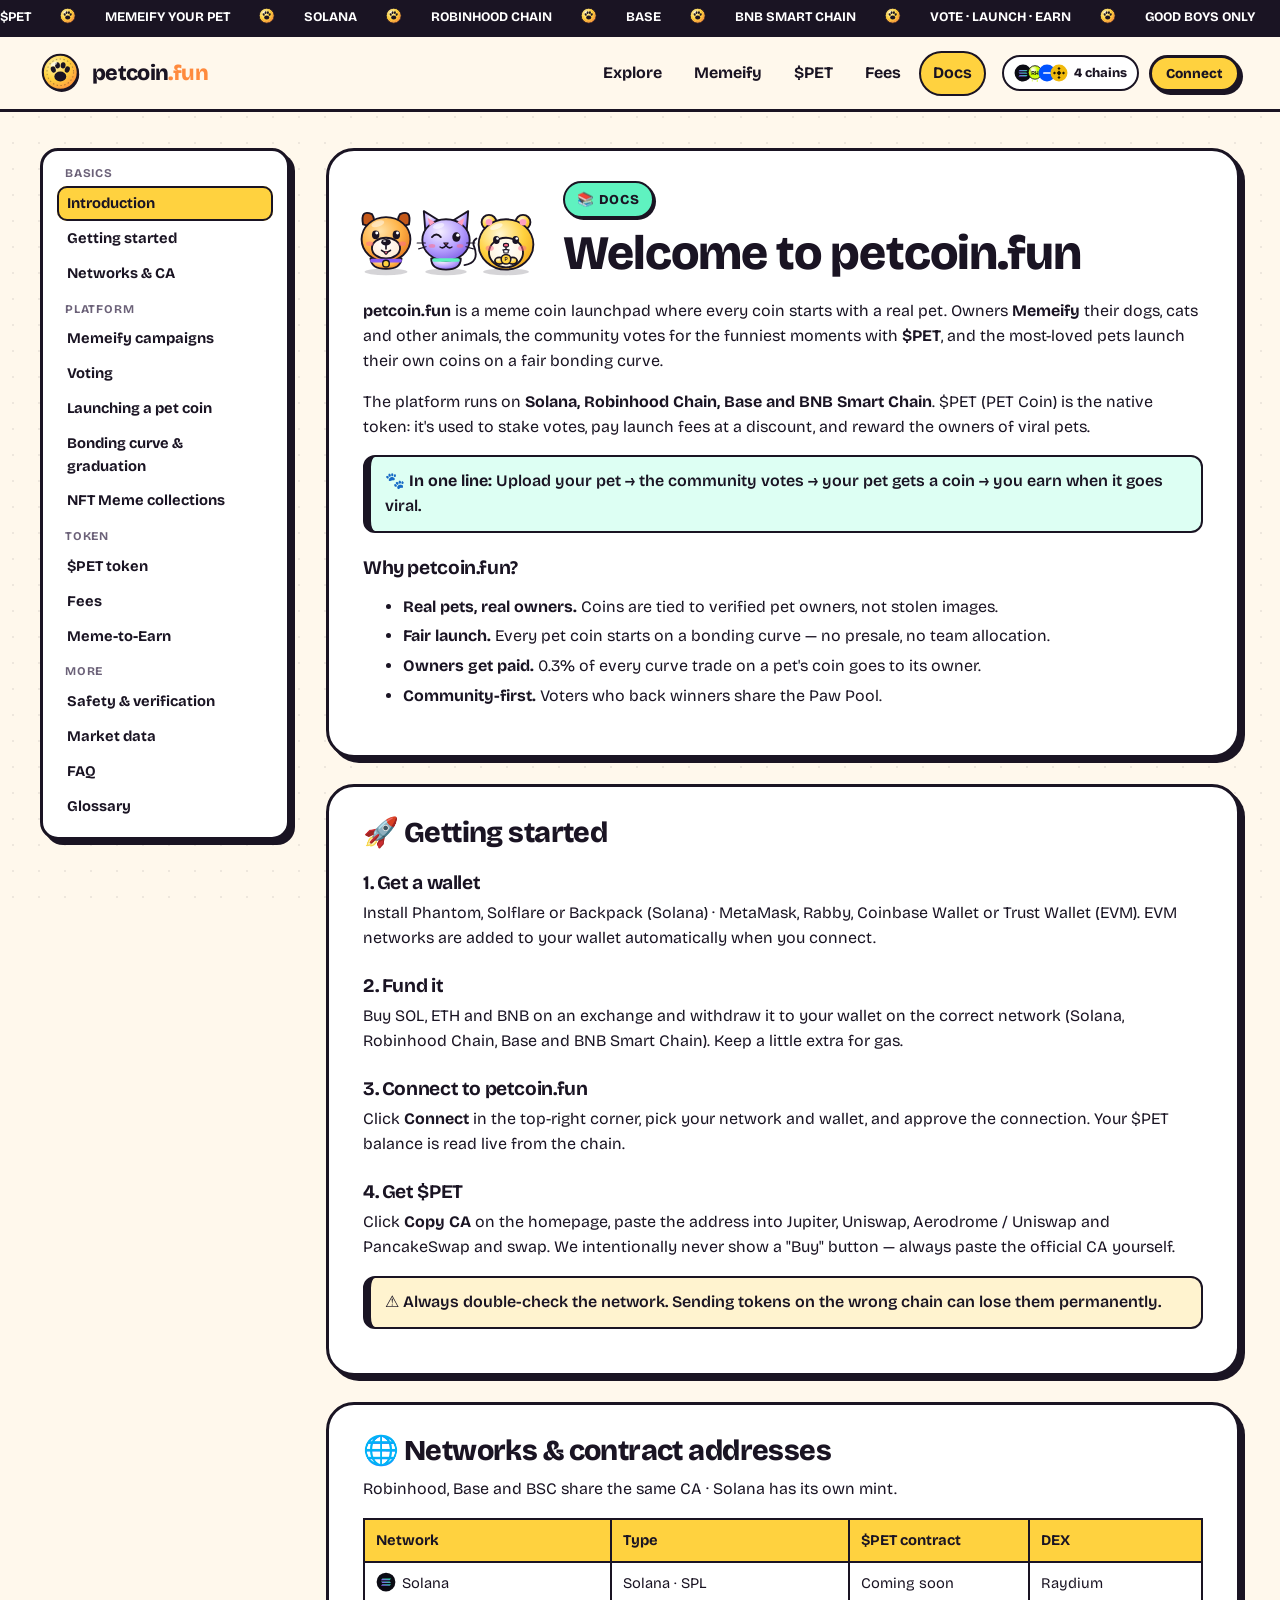
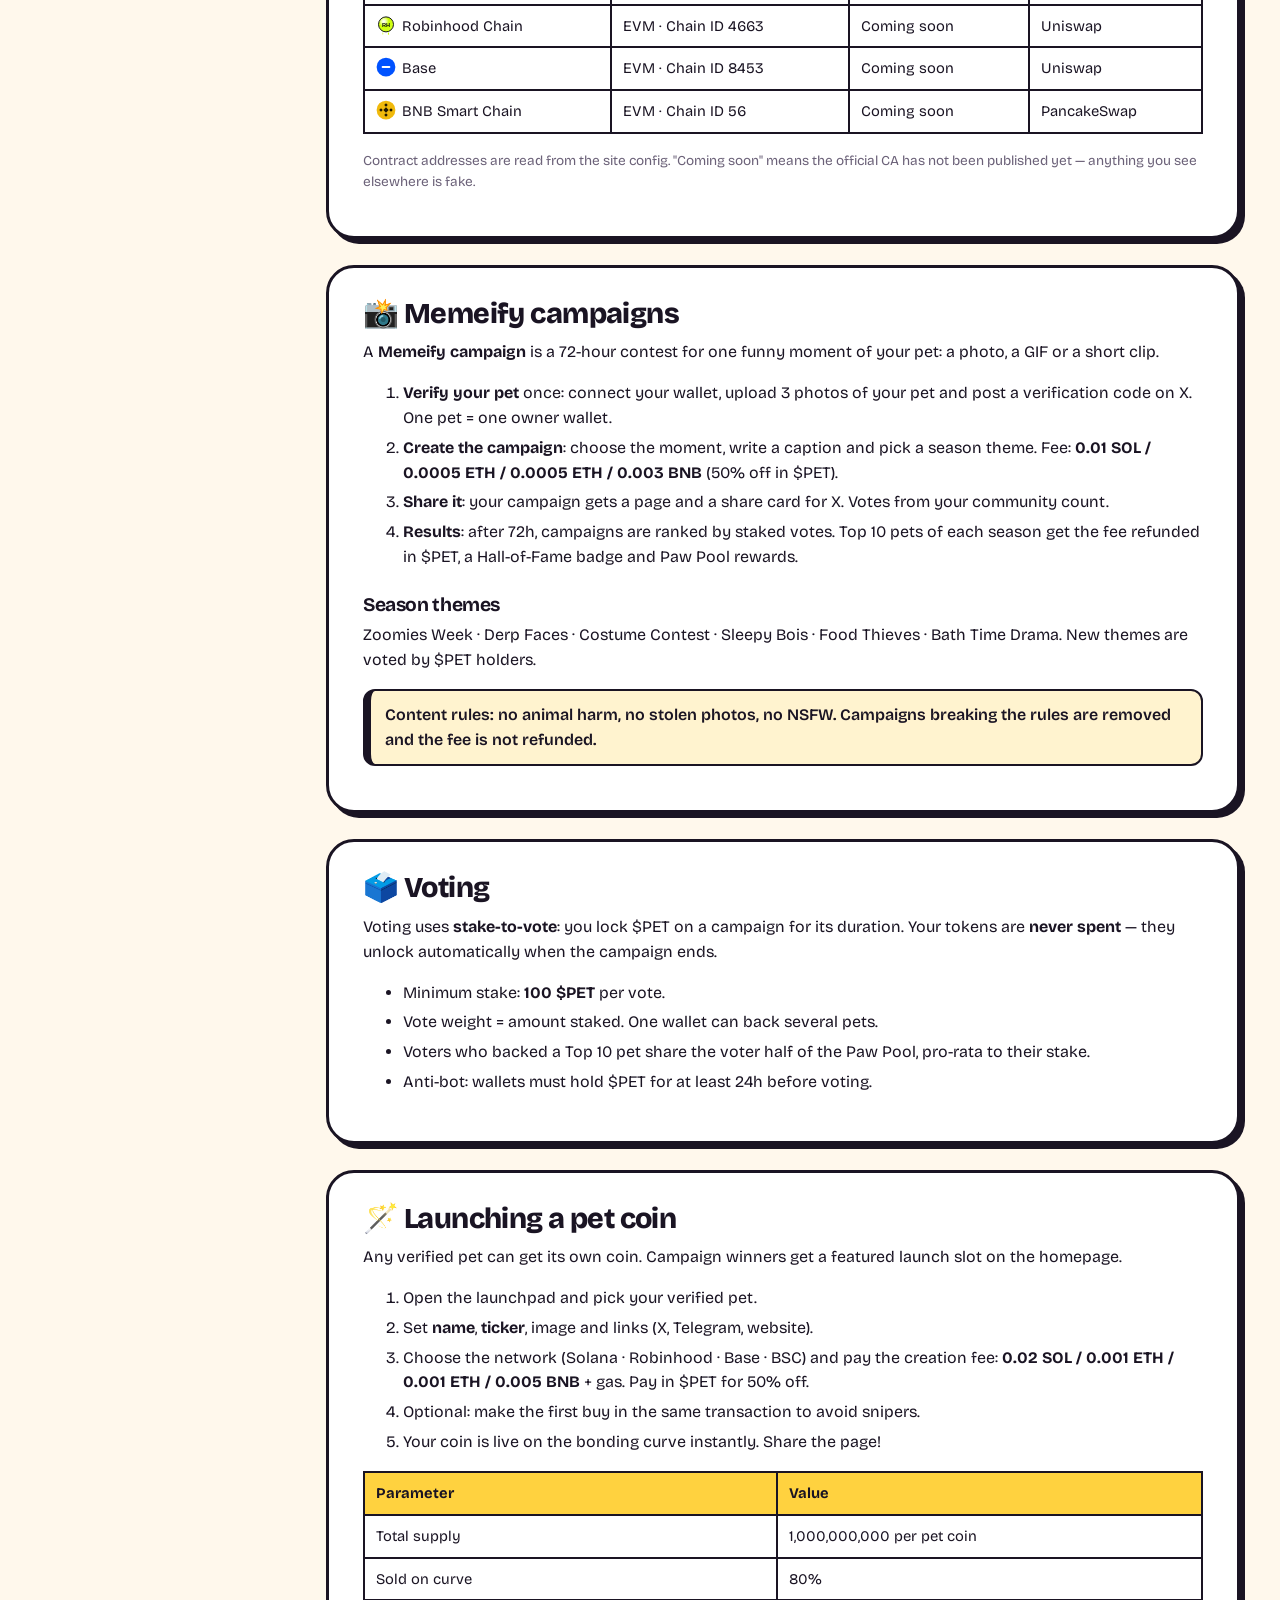
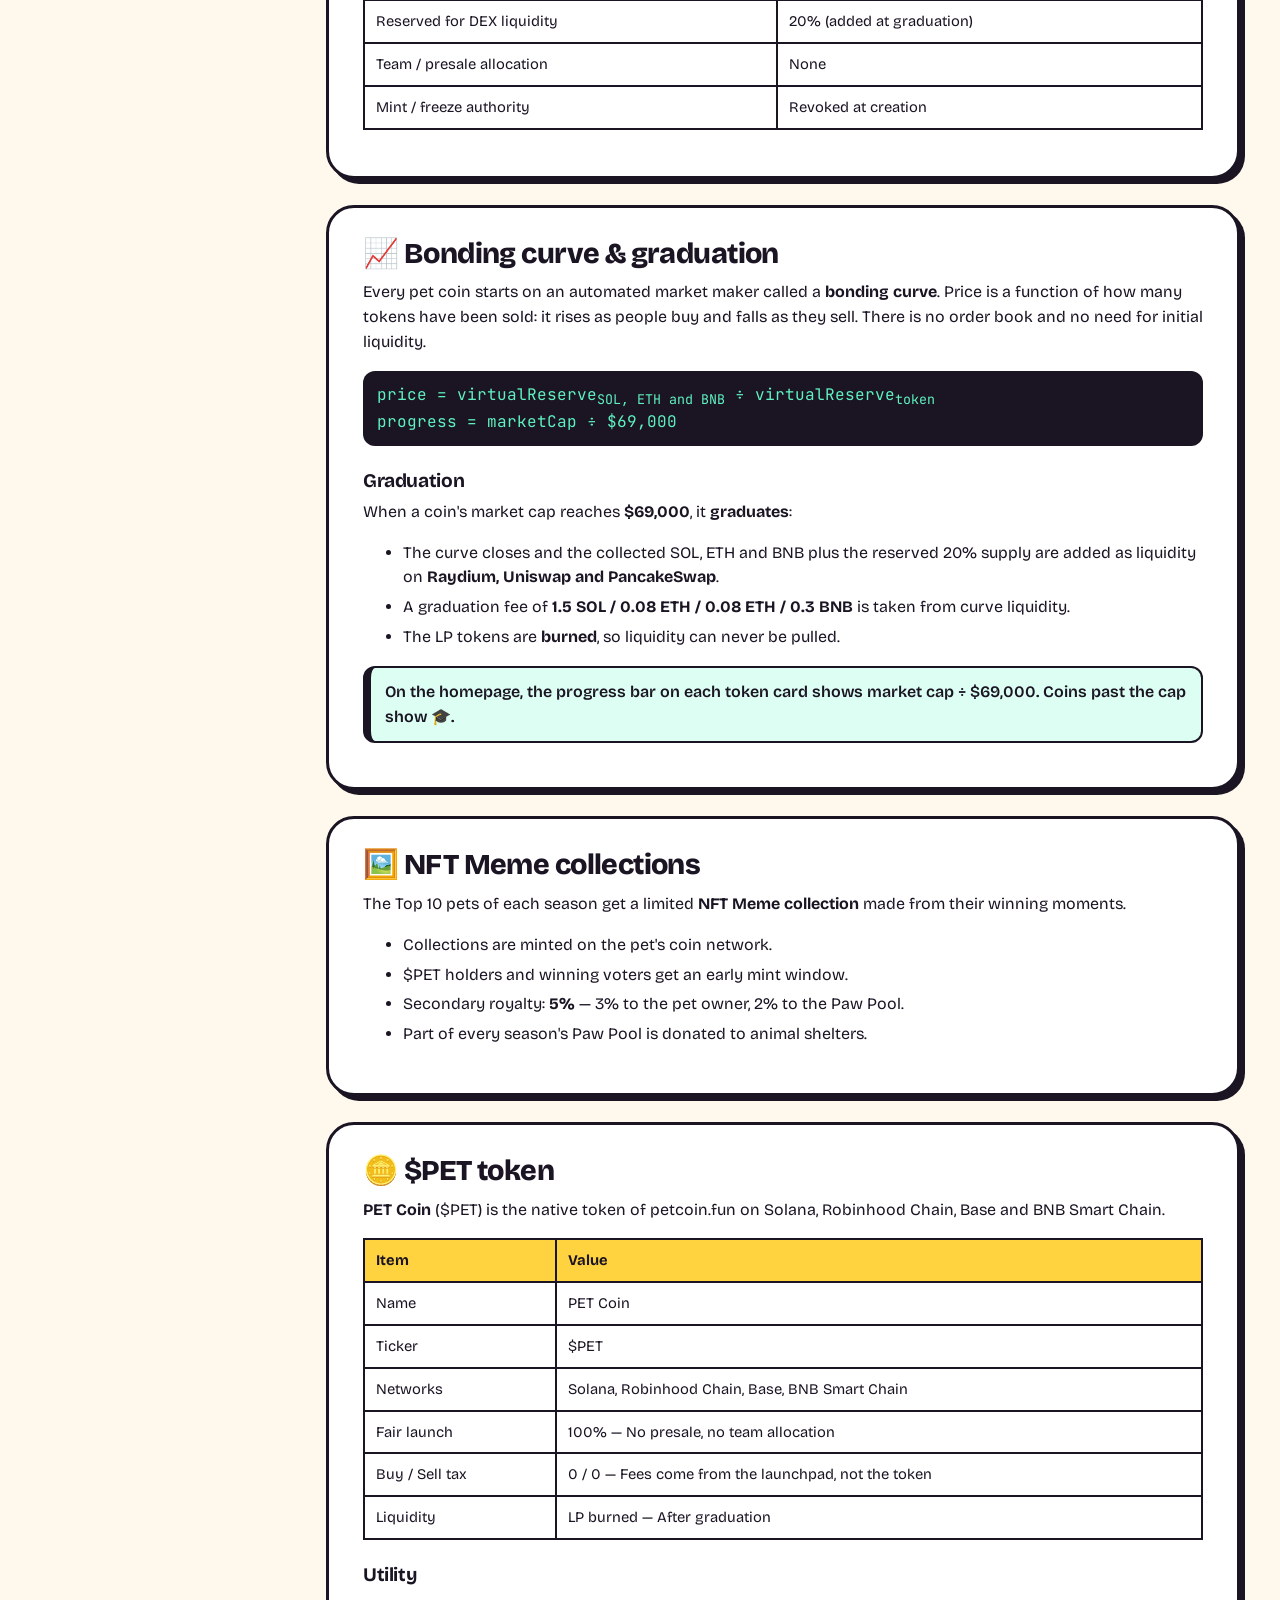
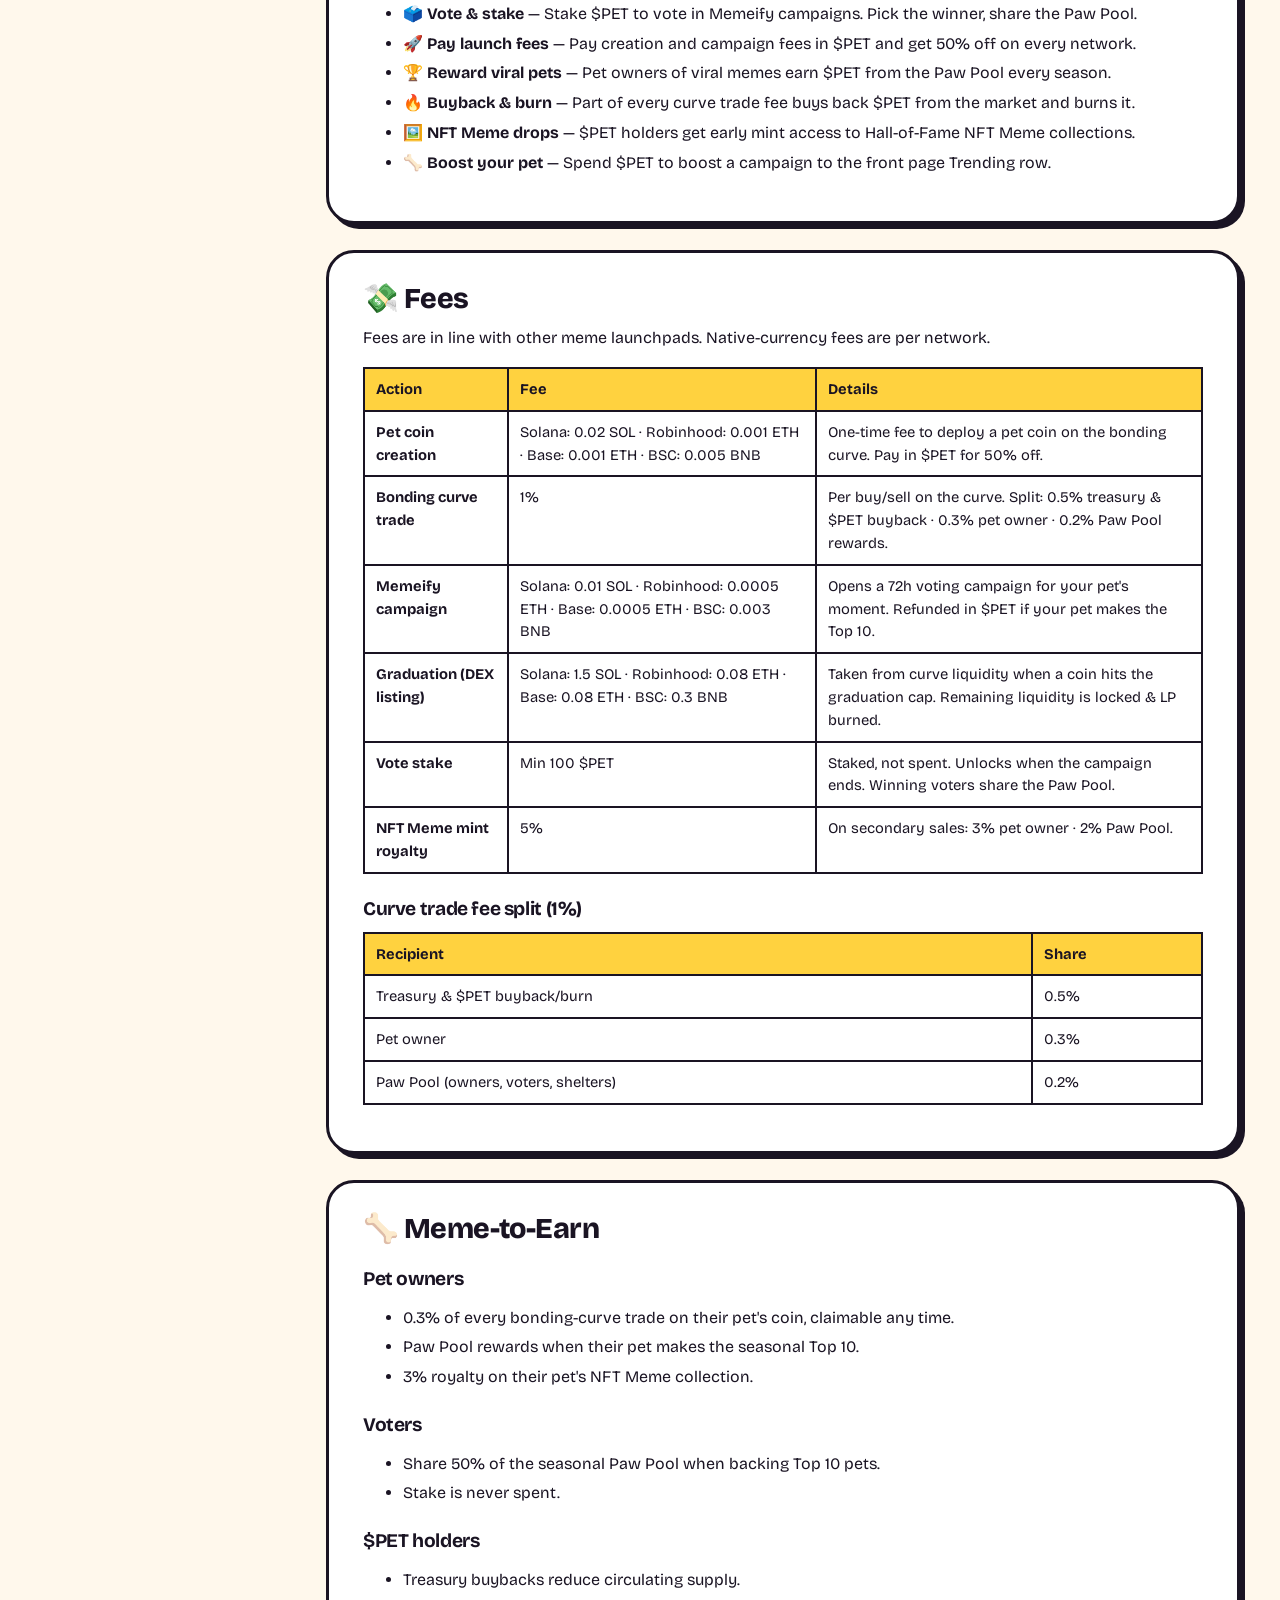
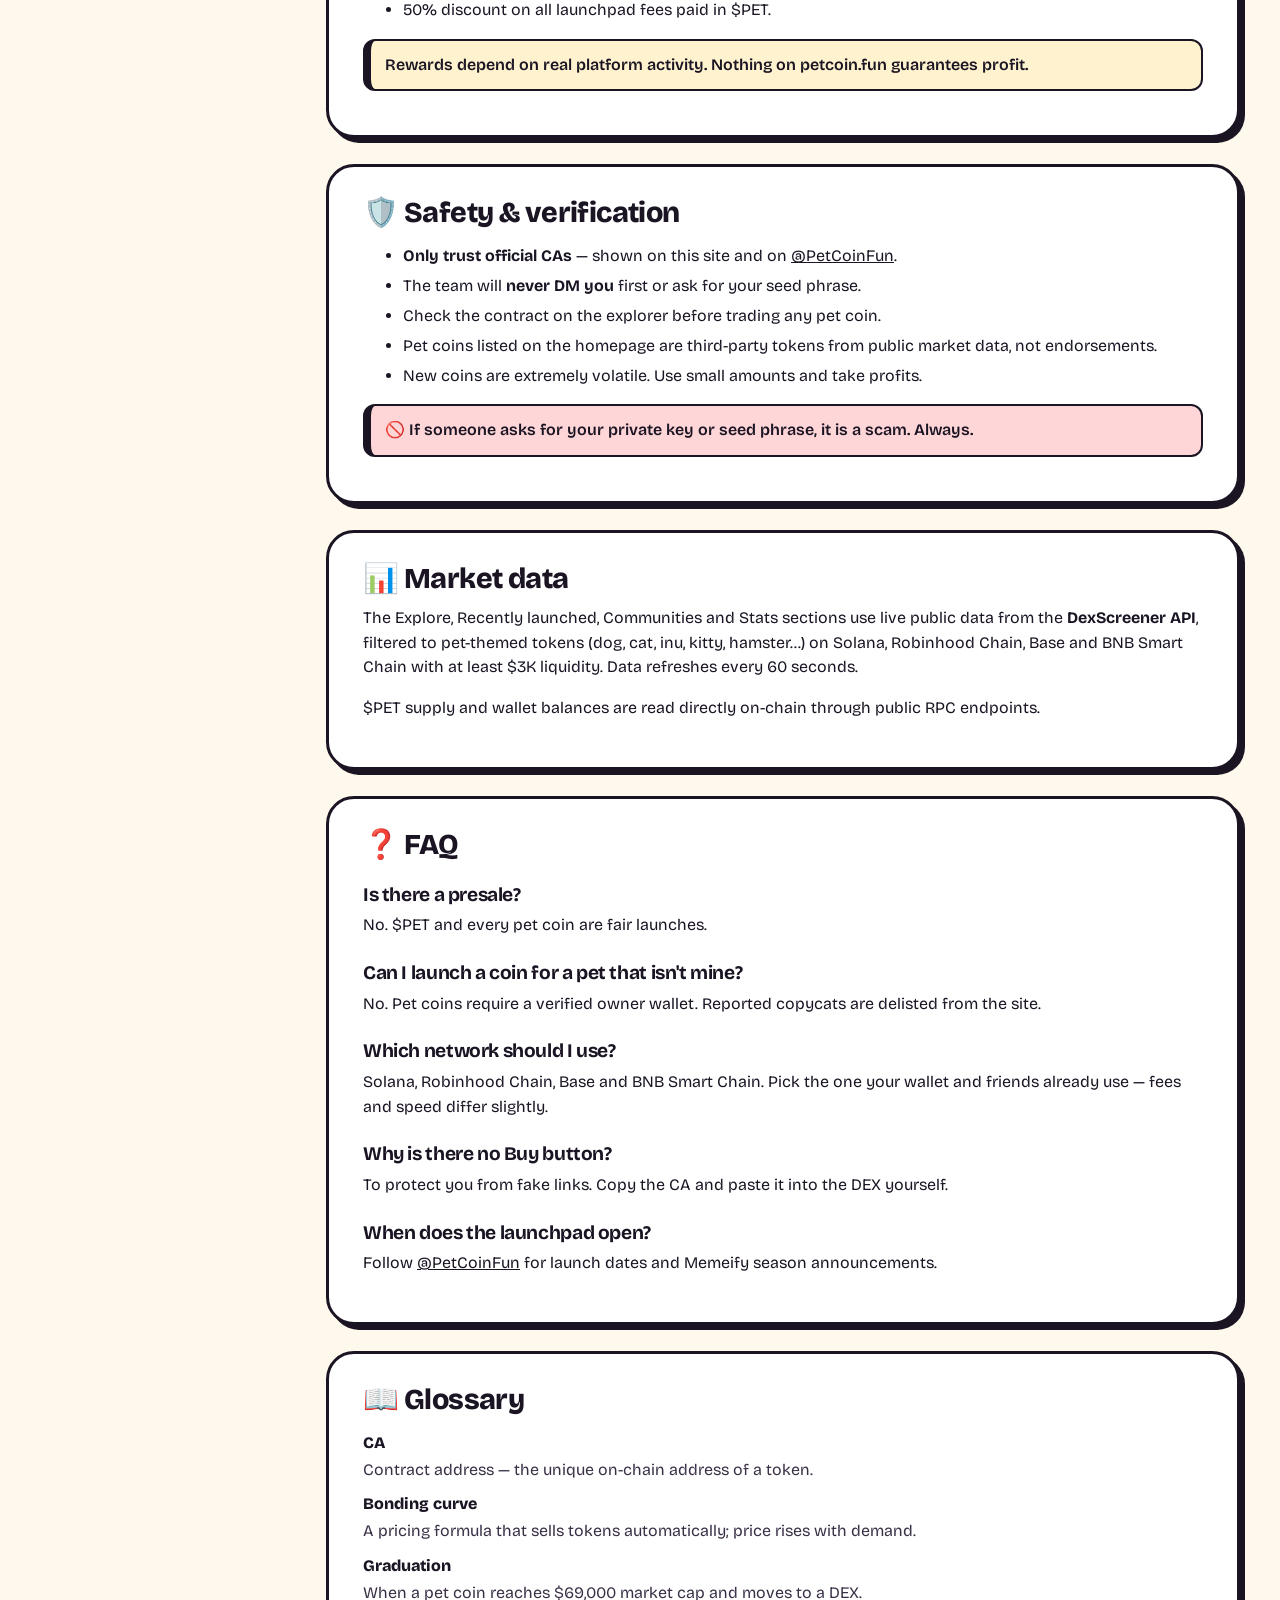
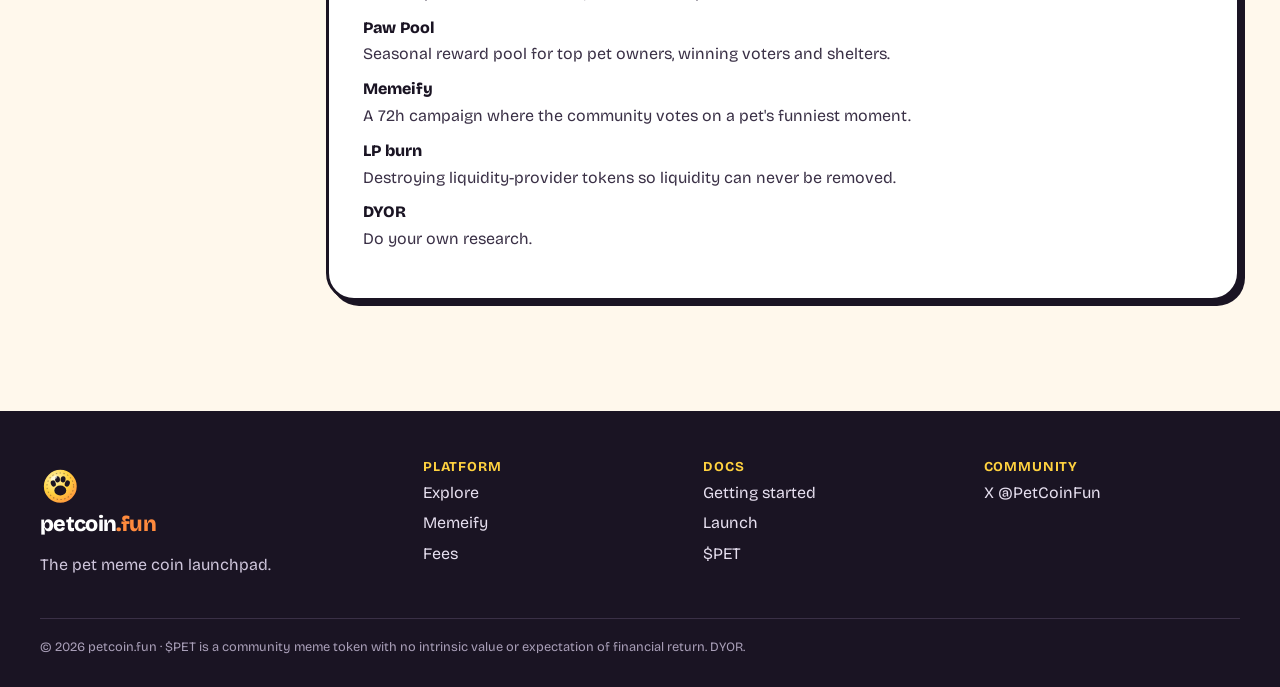
==== docs.html @ 5b1cb673 "petcoin.fun: pet meme launchpad site, docs, config-driven single/multi network Co-Authored-By: Claud" ====
<!doctype html>
<html lang="en">
<head>
<meta charset="utf-8">
<meta name="viewport" content="width=device-width, initial-scale=1">
<title>Docs — petcoin.fun | How to Memeify, launch & earn with $PET</title>
<meta name="description" content="petcoin.fun documentation: getting started, Memeify campaigns, launching a pet coin, bonding curve, $PET tokenomics, fees, Meme-to-Earn and safety.">
<link rel="icon" href="assets/art/logo.svg" type="image/svg+xml">
<link rel="preconnect" href="https://fonts.googleapis.com">
<link rel="preconnect" href="https://fonts.gstatic.com" crossorigin>
<link href="https://fonts.googleapis.com/css2?family=Bricolage+Grotesque:opsz,wght@12..96,500;12..96,700;12..96,800&family=JetBrains+Mono:wght@500;700;800&display=swap" rel="stylesheet">
<link rel="stylesheet" href="css/style.css">
</head>
<body>
<div class="topbar"><div class="marquee" id="marquee"></div></div>
<header class="header">
  <div class="wrap">
    <a class="brand" href="index.html"><img src="assets/art/logo.svg" alt=""><span>petcoin<em>.fun</em></span></a>
    <nav class="nav" id="nav">
      <a href="index.html#explore">Explore</a>
      <a href="index.html#memeify">Memeify</a>
      <a href="index.html#token">$PET</a>
      <a href="index.html#fees">Fees</a>
      <a href="docs.html" class="active">Docs</a>
    </nav>
    <div class="head-actions">
      <span class="net-badge" id="netBadge"></span>
      <button class="btn btn-primary btn-sm" id="walletBtn" data-action="open-connect">Connect</button>
      <button class="menu-btn" data-action="toggle-nav" aria-label="Menu">☰</button>
    </div>
  </div>
</header>

<div class="wrap docs">
  <aside class="docs-nav" id="docsNav">
    <h4>Basics</h4>
    <a href="#intro">Introduction</a>
    <a href="#start">Getting started</a>
    <a href="#networks">Networks & CA</a>
    <h4>Platform</h4>
    <a href="#memeify">Memeify campaigns</a>
    <a href="#voting">Voting</a>
    <a href="#launch">Launching a pet coin</a>
    <a href="#curve">Bonding curve & graduation</a>
    <a href="#nft">NFT Meme collections</a>
    <h4>Token</h4>
    <a href="#token">$PET token</a>
    <a href="#fees">Fees</a>
    <a href="#earn">Meme-to-Earn</a>
    <h4>More</h4>
    <a href="#safety">Safety & verification</a>
    <a href="#data">Market data</a>
    <a href="#faq">FAQ</a>
    <a href="#glossary">Glossary</a>
  </aside>

  <div class="doc-body" data-tpl>
    <article id="intro">
      <div class="doc-hero">
        <div class="pets"><img src="assets/art/dog.svg" alt=""><img src="assets/art/cat.svg" alt=""><img src="assets/art/hamster.svg" alt=""></div>
        <div><span class="kicker">📚 Docs</span><h1 style="margin-top:10px">Welcome to petcoin.fun</h1></div>
      </div>
      <p><b>petcoin.fun</b> is a meme coin launchpad where every coin starts with a real pet. Owners <b>Memeify</b> their dogs, cats and other animals, the community votes for the funniest moments with <b>{ticker}</b>, and the most-loved pets launch their own coins on a fair bonding curve.</p>
      <p>The platform runs on <b>{netName}</b>. {ticker} ({name}) is the native token: it's used to stake votes, pay launch fees at a discount, and reward the owners of viral pets.</p>
      <div class="callout">🐾 <b>In one line:</b> Upload your pet → the community votes → your pet gets a coin → you earn when it goes viral.</div>
      <h3>Why petcoin.fun?</h3>
      <ul>
        <li><b>Real pets, real owners.</b> Coins are tied to verified pet owners, not stolen images.</li>
        <li><b>Fair launch.</b> Every pet coin starts on a bonding curve — no presale, no team allocation.</li>
        <li><b>Owners get paid.</b> 0.3% of every curve trade on a pet's coin goes to its owner.</li>
        <li><b>Community-first.</b> Voters who back winners share the Paw Pool.</li>
      </ul>
    </article>

    <article id="start">
      <h2>🚀 Getting started</h2>
      <h3>1. Get a wallet</h3>
      <p>Install {wallets}.{walletNote}</p>
      <h3>2. Fund it</h3>
      <p>Buy {native} on an exchange and withdraw it to your wallet on the correct network ({netName}). Keep a little extra for gas.</p>
      <h3>3. Connect to petcoin.fun</h3>
      <p>Click <b>Connect</b> in the top-right corner, pick your network and wallet, and approve the connection. Your {ticker} balance is read live from the chain.</p>
      <h3>4. Get {ticker}</h3>
      <p>Click <b>Copy CA</b> on the homepage, paste the address into {aggregator} and swap. We intentionally never show a "Buy" button — always paste the official CA yourself.</p>
      <div class="callout warn">⚠️ Always double-check the network. Sending tokens on the wrong chain can lose them permanently.</div>
    </article>

    <article id="networks">
      <h2>🌐 Networks & contract addresses</h2>
      <p>{caInfo}.</p>
      <table><thead><tr><th>Network</th><th>Type</th><th>{ticker} contract</th><th>DEX</th></tr></thead><tbody id="netTable"></tbody></table>
      <p class="muted small">Contract addresses are read from the site config. "Coming soon" means the official CA has not been published yet — anything you see elsewhere is fake.</p>
    </article>

    <article id="memeify">
      <h2>📸 Memeify campaigns</h2>
      <p>A <b>Memeify campaign</b> is a 72-hour contest for one funny moment of your pet: a photo, a GIF or a short clip.</p>
      <ol>
        <li><b>Verify your pet</b> once: connect your wallet, upload 3 photos of your pet and post a verification code on X. One pet = one owner wallet.</li>
        <li><b>Create the campaign</b>: choose the moment, write a caption and pick a season theme. Fee: <b>{campaignFee}</b> (50% off in {ticker}).</li>
        <li><b>Share it</b>: your campaign gets a page and a share card for X. Votes from your community count.</li>
        <li><b>Results</b>: after 72h, campaigns are ranked by staked votes. Top 10 pets of each season get the fee refunded in {ticker}, a Hall-of-Fame badge and Paw Pool rewards.</li>
      </ol>
      <h3>Season themes</h3>
      <p>Zoomies Week · Derp Faces · Costume Contest · Sleepy Bois · Food Thieves · Bath Time Drama. New themes are voted by {ticker} holders.</p>
      <div class="callout warn">Content rules: no animal harm, no stolen photos, no NSFW. Campaigns breaking the rules are removed and the fee is not refunded.</div>
    </article>

    <article id="voting">
      <h2>🗳️ Voting</h2>
      <p>Voting uses <b>stake-to-vote</b>: you lock {ticker} on a campaign for its duration. Your tokens are <b>never spent</b> — they unlock automatically when the campaign ends.</p>
      <ul>
        <li>Minimum stake: <b>100 {ticker}</b> per vote.</li>
        <li>Vote weight = amount staked. One wallet can back several pets.</li>
        <li>Voters who backed a Top 10 pet share the voter half of the Paw Pool, pro-rata to their stake.</li>
        <li>Anti-bot: wallets must hold {ticker} for at least 24h before voting.</li>
      </ul>
    </article>

    <article id="launch">
      <h2>🪄 Launching a pet coin</h2>
      <p>Any verified pet can get its own coin. Campaign winners get a featured launch slot on the homepage.</p>
      <ol>
        <li>Open the launchpad and pick your verified pet.</li>
        <li>Set <b>name</b>, <b>ticker</b>, image and links (X, Telegram, website).</li>
        <li>Choose the network ({netShort}) and pay the creation fee: <b>{launchFee}</b> + gas. Pay in {ticker} for 50% off.</li>
        <li>Optional: make the first buy in the same transaction to avoid snipers.</li>
        <li>Your coin is live on the bonding curve instantly. Share the page!</li>
      </ol>
      <table><thead><tr><th>Parameter</th><th>Value</th></tr></thead><tbody>
        <tr><td>Total supply</td><td>1,000,000,000 per pet coin</td></tr>
        <tr><td>Sold on curve</td><td>80%</td></tr>
        <tr><td>Reserved for DEX liquidity</td><td>20% (added at graduation)</td></tr>
        <tr><td>Team / presale allocation</td><td>None</td></tr>
        <tr><td>Mint / freeze authority</td><td>Revoked at creation</td></tr>
      </tbody></table>
    </article>

    <article id="curve">
      <h2>📈 Bonding curve & graduation</h2>
      <p>Every pet coin starts on an automated market maker called a <b>bonding curve</b>. Price is a function of how many tokens have been sold: it rises as people buy and falls as they sell. There is no order book and no need for initial liquidity.</p>
      <div class="formula">price = virtualReserve<sub>{native}</sub> ÷ virtualReserve<sub>token</sub><br>progress = marketCap ÷ {gradCap}</div>
      <h3>Graduation</h3>
      <p>When a coin's market cap reaches <b>{gradCap}</b>, it <b>graduates</b>:</p>
      <ul>
        <li>The curve closes and the collected {native} plus the reserved 20% supply are added as liquidity on <b>{dex}</b>.</li>
        <li>A graduation fee of <b>{gradFee}</b> is taken from curve liquidity.</li>
        <li>The LP tokens are <b>burned</b>, so liquidity can never be pulled.</li>
      </ul>
      <div class="callout">On the homepage, the progress bar on each token card shows market cap ÷ {gradCap}. Coins past the cap show 🎓.</div>
    </article>

    <article id="nft">
      <h2>🖼️ NFT Meme collections</h2>
      <p>The Top 10 pets of each season get a limited <b>NFT Meme collection</b> made from their winning moments.</p>
      <ul>
        <li>Collections are minted on the pet's coin network.</li>
        <li>{ticker} holders and winning voters get an early mint window.</li>
        <li>Secondary royalty: <b>5%</b> — 3% to the pet owner, 2% to the Paw Pool.</li>
        <li>Part of every season's Paw Pool is donated to animal shelters.</li>
      </ul>
    </article>

    <article id="token">
      <h2>🪙 {ticker} token</h2>
      <p><b>{name}</b> ({ticker}) is the native token of petcoin.fun on {netName}.</p>
      <table><thead><tr><th>Item</th><th>Value</th></tr></thead><tbody id="tokoTable"></tbody></table>
      <h3>Utility</h3>
      <ul id="utilList"></ul>
    </article>

    <article id="fees">
      <h2>💸 Fees</h2>
      <p>Fees are in line with other meme launchpads. Native-currency fees are per network.</p>
      <table><thead><tr><th>Action</th><th>Fee</th><th>Details</th></tr></thead><tbody id="feeTable"></tbody></table>
      <h3>Curve trade fee split (1%)</h3>
      <table><thead><tr><th>Recipient</th><th>Share</th></tr></thead><tbody>
        <tr><td>Treasury & {ticker} buyback/burn</td><td>0.5%</td></tr>
        <tr><td>Pet owner</td><td>0.3%</td></tr>
        <tr><td>Paw Pool (owners, voters, shelters)</td><td>0.2%</td></tr>
      </tbody></table>
    </article>

    <article id="earn">
      <h2>🦴 Meme-to-Earn</h2>
      <h3>Pet owners</h3>
      <ul><li>0.3% of every bonding-curve trade on their pet's coin, claimable any time.</li><li>Paw Pool rewards when their pet makes the seasonal Top 10.</li><li>3% royalty on their pet's NFT Meme collection.</li></ul>
      <h3>Voters</h3>
      <ul><li>Share 50% of the seasonal Paw Pool when backing Top 10 pets.</li><li>Stake is never spent.</li></ul>
      <h3>{ticker} holders</h3>
      <ul><li>Treasury buybacks reduce circulating supply.</li><li>50% discount on all launchpad fees paid in {ticker}.</li></ul>
      <div class="callout warn">Rewards depend on real platform activity. Nothing on petcoin.fun guarantees profit.</div>
    </article>

    <article id="safety">
      <h2>🛡️ Safety & verification</h2>
      <ul>
        <li><b>Only trust official CAs</b> — shown on this site and on {x}.</li>
        <li>The team will <b>never DM you</b> first or ask for your seed phrase.</li>
        <li>Check the contract on the explorer before trading any pet coin.</li>
        <li>Pet coins listed on the homepage are third-party tokens from public market data, not endorsements.</li>
        <li>New coins are extremely volatile. Use small amounts and take profits.</li>
      </ul>
      <div class="callout danger">🚫 If someone asks for your private key or seed phrase, it is a scam. Always.</div>
    </article>

    <article id="data">
      <h2>📊 Market data</h2>
      <p>The Explore, Recently launched, Communities and Stats sections use live public data from the <b>DexScreener API</b>, filtered to pet-themed tokens (dog, cat, inu, kitty, hamster…) on {netName} with at least $3K liquidity. Data refreshes every 60 seconds.</p>
      <p>{ticker} supply and wallet balances are read directly on-chain through public RPC endpoints.</p>
    </article>

    <article id="faq">
      <h2>❓ FAQ</h2>
      <h3>Is there a presale?</h3><p>No. {ticker} and every pet coin are fair launches.</p>
      <h3>Can I launch a coin for a pet that isn't mine?</h3><p>No. Pet coins require a verified owner wallet. Reported copycats are delisted from the site.</p>
      <h3>Which network should I use?</h3><p>{netName}. Pick the one your wallet and friends already use — fees and speed differ slightly.</p>
      <h3>Why is there no Buy button?</h3><p>To protect you from fake links. Copy the CA and paste it into the DEX yourself.</p>
      <h3>When does the launchpad open?</h3><p>Follow {x} for launch dates and Memeify season announcements.</p>
    </article>

    <article id="glossary">
      <h2>📖 Glossary</h2>
      <dl class="gloss">
        <dt>CA</dt><dd>Contract address — the unique on-chain address of a token.</dd>
        <dt>Bonding curve</dt><dd>A pricing formula that sells tokens automatically; price rises with demand.</dd>
        <dt>Graduation</dt><dd>When a pet coin reaches {gradCap} market cap and moves to a DEX.</dd>
        <dt>Paw Pool</dt><dd>Seasonal reward pool for top pet owners, winning voters and shelters.</dd>
        <dt>Memeify</dt><dd>A 72h campaign where the community votes on a pet's funniest moment.</dd>
        <dt>LP burn</dt><dd>Destroying liquidity-provider tokens so liquidity can never be removed.</dd>
        <dt>DYOR</dt><dd>Do your own research.</dd>
      </dl>
    </article>
  </div>
</div>

<footer class="footer">
  <div class="wrap">
    <div><a class="brand" href="index.html"><img src="assets/art/logo.svg" alt=""><span>petcoin<em>.fun</em></span></a><p style="color:#cfc6dc;margin-top:12px">The pet meme coin launchpad.</p></div>
    <div><h4>Platform</h4><a href="index.html#explore">Explore</a><a href="index.html#memeify">Memeify</a><a href="index.html#fees">Fees</a></div>
    <div><h4>Docs</h4><a href="#start">Getting started</a><a href="#launch">Launch</a><a href="#token">$PET</a></div>
    <div><h4>Community</h4><a href="#" data-x-link target="_blank" rel="noopener">X <span data-x-handle></span></a><a href="#" data-tg-link target="_blank" rel="noopener" hidden>Telegram</a></div>
    <div class="disc">© <span data-year></span> petcoin.fun · $PET is a community meme token with no intrinsic value or expectation of financial return. DYOR.</div>
  </div>
</footer>

<div class="modal" id="modal" hidden><div class="modal-card"><button class="modal-x" data-action="close-modal" aria-label="Close">×</button><div id="modalBody"></div></div></div>
<div class="toast" id="toast" hidden></div>

<script src="js/config.js"></script>
<script src="js/chain.js"></script>
<script src="js/wallet.js"></script>
<script src="js/common.js"></script>
<script src="js/docs.js"></script>
</body>
</html>
---- css/style.css ----
/* petcoin.fun — Playful cartoon × Neo-brutalism × Crypto UI */
:root {
  --yellow: #ffd23f; --orange: #ff8a3d; --purple: #8b5cf6; --mint: #5ff2c0;
  --pink: #ff6b8b; --ink: #1a1423; --bg: #fff8ec; --card: #ffffff;
  --muted: #6b6178; --line: 3px solid var(--ink);
  --sh: 5px 5px 0 var(--ink); --sh-sm: 3px 3px 0 var(--ink); --sh-lg: 8px 8px 0 var(--ink);
  --r: 18px; --r-sm: 12px; --r-lg: 28px;
  --up: #12b76a; --down: #e5484d;
  --font: "Bricolage Grotesque", "Trebuchet MS", system-ui, sans-serif;
  --mono: "JetBrains Mono", ui-monospace, Menlo, Consolas, monospace;
}
* { box-sizing: border-box; }
html { scroll-behavior: smooth; }
body {
  margin: 0; font-family: var(--font); color: var(--ink); background: var(--bg);
  font-size: 16px; line-height: 1.55; -webkit-font-smoothing: antialiased; overflow-x: hidden;
  background-image: radial-gradient(var(--ink) 1px, transparent 1.4px); background-size: 26px 26px; background-attachment: fixed;
}
body::before { content: ""; position: fixed; inset: 0; background: var(--bg); opacity: .93; z-index: -1; }
img { max-width: 100%; display: block; }
a { color: inherit; }
h1, h2, h3, h4 { line-height: 1.08; margin: 0 0 .4em; letter-spacing: -.02em; }
p { margin: 0 0 1em; }
code, .mono { font-family: var(--mono); }
.muted { color: var(--muted); }
.small { font-size: .85rem; }
.wrap { width: min(1200px, 100% - 40px); margin: 0 auto; }
[hidden] { display: none !important; }

/* ---------- Buttons ---------- */
.btn {
  --b: var(--card); display: inline-flex; align-items: center; justify-content: center; gap: 8px;
  font: 800 1rem var(--font); padding: 12px 22px; border: var(--line); border-radius: 999px; background: var(--b); color: var(--ink);
  box-shadow: var(--sh-sm); cursor: pointer; text-decoration: none; transition: transform .12s, box-shadow .12s; white-space: nowrap;
}
.btn:hover { transform: translate(-2px, -2px); box-shadow: 5px 5px 0 var(--ink); }
.btn:active { transform: translate(2px, 2px); box-shadow: 0 0 0 var(--ink); }
.btn:disabled { opacity: .5; cursor: not-allowed; transform: none; box-shadow: var(--sh-sm); }
.btn-primary { --b: var(--yellow); }
.btn-hot { --b: var(--orange); }
.btn-purple { --b: var(--purple); color: #fff; }
.btn-mint { --b: var(--mint); }
.btn-lg { font-size: 1.15rem; padding: 16px 30px; box-shadow: var(--sh); }
.btn-sm { font-size: .85rem; padding: 7px 14px; }
.btn img { width: 20px; height: 20px; }
.link-btn { background: none; border: 0; font: 700 .85rem var(--font); text-decoration: underline; cursor: pointer; padding: 0; color: var(--purple); }

/* ---------- Header ---------- */
.topbar { background: var(--ink); color: #fff; font-size: .82rem; font-weight: 700; overflow: hidden; border-bottom: var(--line); }
.marquee { display: flex; gap: 28px; width: max-content; padding: 7px 0; animation: scroll 40s linear infinite; }
.marquee span { display: inline-flex; align-items: center; gap: 8px; }
.marquee img { width: 18px; height: 18px; }
@keyframes scroll { to { transform: translateX(-50%); } }
.header { position: sticky; top: 0; z-index: 40; background: var(--bg); border-bottom: var(--line); }
.header .wrap { display: flex; align-items: center; gap: 16px; height: 72px; }
.brand { display: flex; align-items: center; gap: 10px; text-decoration: none; font-weight: 900; font-size: 1.35rem; letter-spacing: -.03em; }
.brand img { width: 42px; height: 42px; }
.brand em { font-style: normal; color: var(--orange); }
.nav { display: flex; gap: 4px; margin-left: auto; }
.nav a { text-decoration: none; font-weight: 700; padding: 8px 12px; border-radius: 999px; border: 2px solid transparent; }
.nav a:hover, .nav a.active { border-color: var(--ink); background: var(--yellow); }
.head-actions { display: flex; gap: 10px; align-items: center; }
.net-badge { display: inline-flex; align-items: center; gap: 6px; font-weight: 800; font-size: .8rem; padding: 6px 10px; border: 2px solid var(--ink); border-radius: 999px; background: var(--card); }
.net-badge img { width: 18px; height: 18px; }
.net-badge .stack { display: flex; }
.net-badge .stack img + img { margin-left: -6px; }
.menu-btn { display: none; background: var(--yellow); border: var(--line); border-radius: 12px; width: 44px; height: 44px; font-size: 1.3rem; cursor: pointer; box-shadow: var(--sh-sm); }
.wallet-chip { display: inline-flex; align-items: center; gap: 6px; font-family: var(--mono); font-size: .85rem; }
.wallet-chip img { width: 18px; height: 18px; }

/* ---------- Hero ---------- */
.hero { padding: 56px 0 40px; position: relative; }
.hero .wrap { display: grid; grid-template-columns: 1.05fr .95fr; gap: 40px; align-items: center; }
.kicker { display: inline-flex; align-items: center; gap: 8px; font-weight: 800; font-size: .85rem; text-transform: uppercase; letter-spacing: .06em; padding: 6px 12px; background: var(--mint); border: 2px solid var(--ink); border-radius: 999px; box-shadow: 2px 2px 0 var(--ink); }
.kicker img { width: 18px; height: 18px; }
.hero h1 { font-size: clamp(2.6rem, 6.4vw, 5.2rem); font-weight: 900; margin: 18px 0 16px; letter-spacing: -.04em; }
.hero h1 .hl { position: relative; white-space: nowrap; z-index: 0; }
.hero h1 .hl::after { content: ""; position: absolute; left: -4px; right: -4px; bottom: .06em; height: .38em; background: var(--yellow); z-index: -1; border-radius: 6px; transform: rotate(-1.5deg); }
.hero h1 .hl2::after { background: var(--mint); }
.hero .lead { font-size: 1.2rem; max-width: 560px; color: #3a3046; }
.hero-cta { display: flex; flex-wrap: wrap; gap: 14px; margin: 24px 0 28px; }

/* CA box */
.ca-box { background: var(--card); border: var(--line); border-radius: var(--r-lg); box-shadow: var(--sh-lg); padding: 18px; max-width: 600px; }
.ca-head { display: flex; align-items: center; justify-content: space-between; gap: 10px; margin-bottom: 12px; flex-wrap: wrap; }
.ca-head b { font-size: .95rem; text-transform: uppercase; letter-spacing: .05em; }
.ca-tabs { display: flex; gap: 6px; flex-wrap: wrap; margin-bottom: 12px; }
.ca-tab { --net: var(--yellow); display: inline-flex; align-items: center; gap: 7px; font: 800 .85rem var(--font); padding: 7px 12px; border: 2px solid var(--ink); border-radius: 999px; background: var(--card); cursor: pointer; color: var(--ink); }
.ca-tab img { width: 20px; height: 20px; }
.ca-tab.active { background: var(--ink); color: #fff; box-shadow: 2px 2px 0 var(--net); }
.ca-row { display: flex; align-items: center; gap: 12px; background: var(--bg); border: 2px dashed var(--ink); border-radius: var(--r-sm); padding: 10px 10px 10px 12px; }
.ca-row .net-ico { width: 40px; height: 40px; flex: none; }
.ca-val { flex: 1; min-width: 0; font-family: var(--mono); font-weight: 700; font-size: .95rem; word-break: break-all; }
.ca-val.empty { color: var(--muted); font-family: var(--font); }
.ca-val small { display: block; font-family: var(--font); font-size: .75rem; color: var(--muted); font-weight: 700; }
.ca-links { display: flex; gap: 14px; flex-wrap: wrap; margin-top: 10px; font-size: .85rem; font-weight: 700; }
.ca-links a { text-decoration: none; border-bottom: 2px solid var(--purple); }

/* Hero art */
.hero-art { position: relative; aspect-ratio: 1 / 1; max-width: 560px; justify-self: center; width: 100%; }
.hero-blob { position: absolute; inset: 6%; border: var(--line); border-radius: 46% 54% 42% 58% / 52% 44% 56% 48%; background: conic-gradient(from 210deg, var(--yellow), var(--orange), var(--purple), var(--mint), var(--yellow)); box-shadow: var(--sh-lg); animation: morph 12s ease-in-out infinite; }
.hero-blob::after { content: ""; position: absolute; inset: 0; border-radius: inherit; background: radial-gradient(circle at 35% 30%, rgba(255,255,255,.55), transparent 60%); }
@keyframes morph { 50% { border-radius: 58% 42% 55% 45% / 45% 58% 42% 55%; } }
.mascot { position: absolute; filter: drop-shadow(4px 6px 0 rgba(26,20,35,.25)); animation: bob 4s ease-in-out infinite; transition: transform .2s; }
.mascot:hover { transform: scale(1.08) rotate(-4deg); }
.mascot.m1 { width: 50%; left: 25%; top: 22%; z-index: 3; }
.mascot.m2 { width: 34%; left: 2%; top: 4%; animation-delay: -1s; z-index: 2; }
.mascot.m3 { width: 32%; right: 0; top: 8%; animation-delay: -2s; z-index: 2; }
.mascot.m4 { width: 30%; left: 0; bottom: 2%; animation-delay: -3s; z-index: 4; }
.mascot.m5 { width: 28%; right: 4%; bottom: 0; animation-delay: -1.5s; z-index: 4; }
@keyframes bob { 50% { translate: 0 -10px; } }
.sticker { position: absolute; z-index: 5; font-weight: 900; font-size: .9rem; padding: 6px 12px; border: var(--line); border-radius: 999px; background: var(--card); box-shadow: var(--sh-sm); white-space: nowrap; }
.sticker.s1 { top: 46%; left: -4%; transform: rotate(-8deg); background: var(--mint); }
.sticker.s2 { top: 0; right: 30%; transform: rotate(6deg); background: var(--yellow); }
.sticker.s3 { bottom: 26%; right: -3%; transform: rotate(-6deg); background: var(--pink); color: #fff; }

/* ---------- Stats ---------- */
.stats { padding: 10px 0 30px; }
.stat-grid { display: grid; grid-template-columns: repeat(5, 1fr); gap: 14px; }
.stat { background: var(--card); border: var(--line); border-radius: var(--r); padding: 16px 18px; box-shadow: var(--sh); position: relative; overflow: hidden; }
.stat:nth-child(1) { background: var(--yellow); } .stat:nth-child(2) { background: var(--mint); } .stat:nth-child(3) { background: #e7dcff; } .stat:nth-child(4) { background: #ffd9c2; }
.stat .k { font-size: .78rem; font-weight: 800; text-transform: uppercase; letter-spacing: .05em; display: flex; align-items: center; gap: 6px; }
.stat b { display: block; font-size: 1.7rem; font-weight: 900; margin-top: 4px; letter-spacing: -.03em; }
.live-dot { width: 9px; height: 9px; border-radius: 50%; background: var(--up); box-shadow: 0 0 0 0 rgba(18,183,106,.6); animation: pulse 1.6s infinite; }
@keyframes pulse { 70% { box-shadow: 0 0 0 8px rgba(18,183,106,0); } 100% { box-shadow: 0 0 0 0 rgba(18,183,106,0); } }

/* ---------- Sections ---------- */
section { padding: 64px 0; }
.sec-head { display: flex; align-items: end; justify-content: space-between; gap: 16px; margin-bottom: 26px; flex-wrap: wrap; }
.sec-head h2 { font-size: clamp(2rem, 4.4vw, 3.2rem); font-weight: 900; margin: 10px 0 0; }
.sec-head p { max-width: 560px; margin: 8px 0 0; color: #3a3046; }
.band { background: var(--ink); color: #fff; border-top: var(--line); border-bottom: var(--line); }
.band .sec-head p, .band .muted { color: #cfc6dc; }
.band-yellow { background: var(--yellow); border-top: var(--line); border-bottom: var(--line); }
.band-purple { background: #efe8ff; border-top: var(--line); border-bottom: var(--line); }

/* Filters */
.filters { display: flex; gap: 8px; flex-wrap: wrap; align-items: center; }
.chip { font: 800 .88rem var(--font); padding: 8px 14px; border: 2px solid var(--ink); border-radius: 999px; background: var(--card); cursor: pointer; display: inline-flex; align-items: center; gap: 6px; color: var(--ink); }
.chip img { width: 18px; height: 18px; }
.chip.active { background: var(--ink); color: #fff; }
.chip:hover:not(.active) { background: var(--yellow); }
.search { font: 600 .95rem var(--font); padding: 9px 14px; border: 2px solid var(--ink); border-radius: 999px; background: var(--card); min-width: 200px; outline: none; }
.search:focus { box-shadow: var(--sh-sm); }

/* Token cards */
.token-grid { display: grid; grid-template-columns: repeat(auto-fill, minmax(270px, 1fr)); gap: 18px; }
.tcard { background: var(--card); border: var(--line); border-radius: var(--r); box-shadow: var(--sh); padding: 16px; display: flex; flex-direction: column; gap: 12px; transition: transform .15s, box-shadow .15s; position: relative; }
.tcard:hover { transform: translate(-3px, -3px) rotate(-.4deg); box-shadow: var(--sh-lg); }
.tcard .rank { position: absolute; top: -12px; left: 14px; background: var(--orange); border: 2px solid var(--ink); border-radius: 999px; font-weight: 900; font-size: .78rem; padding: 2px 10px; }
.t-top { display: flex; gap: 12px; align-items: center; }
.t-logo { width: 56px; height: 56px; border-radius: 16px; border: var(--line); object-fit: cover; flex: none; background: var(--yellow); display: grid; place-items: center; font-weight: 900; font-size: 1.4rem; overflow: hidden; }
.t-name { min-width: 0; flex: 1; }
.t-name b { display: block; font-size: 1.08rem; white-space: nowrap; overflow: hidden; text-overflow: ellipsis; }
.t-name .tk { font-family: var(--mono); font-size: .82rem; font-weight: 700; color: var(--purple); }
.t-chain { width: 26px; height: 26px; flex: none; }
.t-price { display: flex; align-items: baseline; justify-content: space-between; gap: 8px; }
.t-price b { font-size: 1.25rem; font-family: var(--mono); letter-spacing: -.03em; }
.chg { font-weight: 800; font-size: .85rem; padding: 2px 8px; border-radius: 8px; border: 2px solid var(--ink); }
.chg.up { background: #c9f7df; color: #05603a; } .chg.down { background: #ffd6d8; color: #9b1c20; }
.t-kv { display: grid; grid-template-columns: 1fr 1fr 1fr; gap: 8px; }
.t-kv div { background: var(--bg); border: 2px solid var(--ink); border-radius: 10px; padding: 6px 8px; }
.t-kv span { display: block; font-size: .68rem; font-weight: 800; text-transform: uppercase; color: var(--muted); }
.t-kv b { font-size: .9rem; }
.curve { }
.curve-top { display: flex; justify-content: space-between; font-size: .78rem; font-weight: 800; margin-bottom: 5px; }
.curve-bar { height: 14px; border: 2px solid var(--ink); border-radius: 999px; background: var(--bg); overflow: hidden; }
.curve-bar i { display: block; height: 100%; background: repeating-linear-gradient(-45deg, var(--mint), var(--mint) 8px, #3ddc84 8px, #3ddc84 16px); border-right: 2px solid var(--ink); }
.curve-bar.done i { background: repeating-linear-gradient(-45deg, var(--yellow), var(--yellow) 8px, var(--orange) 8px, var(--orange) 16px); border-right: 0; }
.t-actions { display: flex; gap: 8px; }
.t-actions .btn { flex: 1; }
.empty-state, .loading-state { grid-column: 1 / -1; text-align: center; padding: 40px 20px; border: 3px dashed var(--ink); border-radius: var(--r); background: var(--card); font-weight: 700; }
.skel { background: linear-gradient(90deg, #f1eadf 25%, #fff 50%, #f1eadf 75%); background-size: 200% 100%; animation: sk 1.2s infinite; border: var(--line); border-radius: var(--r); height: 290px; }
@keyframes sk { to { background-position: -200% 0; } }
.data-note { margin-top: 18px; font-size: .82rem; color: var(--muted); }
.band .data-note { color: #cfc6dc; }

/* New list (table-like) */
.new-list { display: grid; gap: 10px; }
.nrow { display: grid; grid-template-columns: 44px 1.6fr 1fr 1fr 1fr 1.2fr auto; gap: 14px; align-items: center; background: var(--card); color: var(--ink); border: var(--line); border-radius: var(--r-sm); padding: 10px 14px; box-shadow: var(--sh-sm); }
.nrow .t-logo { width: 44px; height: 44px; border-radius: 12px; font-size: 1rem; }
.nrow .lbl { display: block; font-size: .68rem; font-weight: 800; text-transform: uppercase; color: var(--muted); }
.nrow .nm b { display: flex; align-items: center; gap: 6px; }
.nrow .nm b img { width: 18px; height: 18px; }
.age { font-weight: 800; background: var(--mint); border: 2px solid var(--ink); border-radius: 8px; padding: 1px 7px; font-size: .78rem; }

/* Communities */
.comm-grid { display: grid; grid-template-columns: repeat(5, 1fr); gap: 16px; }
.comm { background: var(--card); color: var(--ink); border: var(--line); border-radius: var(--r); padding: 18px; box-shadow: var(--sh); }
.comm .emo { font-size: 2.4rem; line-height: 1; }
.comm h3 { margin: 10px 0 2px; font-size: 1.2rem; }
.comm .kv { display: flex; justify-content: space-between; font-size: .85rem; padding: 6px 0; border-bottom: 2px dashed #e5ddd0; }
.comm .kv:last-child { border: 0; }
.comm .kv b { font-family: var(--mono); }
.comm .bar { height: 10px; border: 2px solid var(--ink); border-radius: 999px; overflow: hidden; margin: 10px 0 6px; background: var(--bg); }
.comm .bar i { display: block; height: 100%; background: var(--orange); }
.comm.lead { background: var(--yellow); transform: rotate(-1deg); }

/* Steps */
.steps { display: grid; grid-template-columns: repeat(4, 1fr); gap: 18px; counter-reset: s; }
.step { background: var(--card); border: var(--line); border-radius: var(--r); padding: 22px; box-shadow: var(--sh); position: relative; }
.step::before { counter-increment: s; content: counter(s); position: absolute; top: -18px; right: 16px; width: 44px; height: 44px; display: grid; place-items: center; font-weight: 900; font-size: 1.3rem; background: var(--purple); color: #fff; border: var(--line); border-radius: 50%; }
.step .ic { font-size: 2.2rem; }
.step h3 { margin: 10px 0 6px; font-size: 1.25rem; }
.step p { margin: 0; font-size: .95rem; color: #3a3046; }
.step:nth-child(2) { background: #fff3cf; } .step:nth-child(3) { background: #ddfff3; } .step:nth-child(4) { background: #ffe3d2; }

/* Memeify feature */
.feature { display: grid; grid-template-columns: 1fr 1fr; gap: 40px; align-items: center; }
.vote-demo { background: var(--card); border: var(--line); border-radius: var(--r-lg); box-shadow: var(--sh-lg); padding: 18px; color: var(--ink); }
.vote-demo .vh { display: flex; justify-content: space-between; align-items: center; margin-bottom: 12px; font-weight: 800; }
.vote-grid { display: grid; grid-template-columns: repeat(3, 1fr); gap: 10px; }
.vote-card { border: var(--line); border-radius: 14px; padding: 10px; text-align: center; background: var(--bg); }
.vote-card img { width: 100%; aspect-ratio: 1; object-fit: contain; }
.vote-card b { display: block; font-size: .9rem; margin-top: 4px; }
.vote-card .tag { font-size: .7rem; font-weight: 800; color: var(--muted); }
.vote-card.win { background: var(--yellow); }
.check-list { list-style: none; padding: 0; margin: 18px 0; display: grid; gap: 10px; }
.check-list li { display: flex; gap: 10px; align-items: flex-start; font-weight: 600; }
.check-list li::before { content: "✓"; flex: none; width: 26px; height: 26px; display: grid; place-items: center; background: var(--mint); border: 2px solid var(--ink); border-radius: 8px; font-weight: 900; color: var(--ink); }

/* Earn */
.earn-grid { display: grid; grid-template-columns: repeat(3, 1fr); gap: 18px; }
.earn { border: var(--line); border-radius: var(--r); padding: 22px; box-shadow: var(--sh); background: var(--card); }
.earn .who { display: inline-block; font-weight: 900; font-size: .78rem; text-transform: uppercase; padding: 3px 10px; border: 2px solid var(--ink); border-radius: 999px; background: var(--mint); }
.earn h3 { margin: 12px 0 8px; font-size: 1.35rem; }
.earn ul { margin: 0; padding-left: 18px; }
.earn li { margin: 4px 0; }
.earn:nth-child(2) .who { background: var(--yellow); } .earn:nth-child(3) .who { background: var(--pink); color: #fff; }

/* Token / utility */
.pet-grid { display: grid; grid-template-columns: 1.1fr .9fr; gap: 24px; align-items: start; }
.util-grid { display: grid; grid-template-columns: repeat(2, 1fr); gap: 14px; }
.util { background: var(--card); border: var(--line); border-radius: var(--r); padding: 16px; box-shadow: var(--sh-sm); }
.util .ic { font-size: 1.7rem; }
.util h4 { margin: 6px 0 4px; font-size: 1.08rem; }
.util p { margin: 0; font-size: .9rem; color: #3a3046; }
.pet-panel { background: var(--card); border: var(--line); border-radius: var(--r-lg); box-shadow: var(--sh-lg); padding: 22px; }
.pet-panel h3 { display: flex; align-items: center; gap: 10px; }
.pet-panel h3 img { width: 40px; }
.param { display: flex; justify-content: space-between; gap: 12px; padding: 10px 0; border-bottom: 2px dashed #e5ddd0; font-size: .95rem; align-items: center; }
.param:last-child { border: 0; }
.param span { color: var(--muted); font-weight: 700; }
.param b, .param code { text-align: right; word-break: break-all; }
.chain-rows { display: grid; gap: 8px; margin-top: 12px; }
.chain-row { display: flex; align-items: center; gap: 10px; border: 2px solid var(--ink); border-radius: 12px; padding: 8px 10px; background: var(--bg); }
.chain-row img { width: 28px; height: 28px; }
.chain-row .nm { flex: 1; min-width: 0; }
.chain-row .nm b { display: block; font-size: .9rem; }
.chain-row .nm code { font-size: .78rem; color: var(--muted); }

/* Fees */
.fee-table { width: 100%; border-collapse: separate; border-spacing: 0; background: var(--card); border: var(--line); border-radius: var(--r); overflow: hidden; box-shadow: var(--sh-lg); color: var(--ink); }
.fee-table th, .fee-table td { padding: 14px 16px; text-align: left; vertical-align: top; border-bottom: 2px solid var(--ink); }
.fee-table tr:last-child td { border-bottom: 0; }
.fee-table th { background: var(--yellow); font-size: .8rem; text-transform: uppercase; letter-spacing: .05em; }
.fee-table td:first-child { font-weight: 800; white-space: nowrap; }
.fee-val { font-family: var(--mono); font-weight: 800; }
.fee-val .per { display: flex; align-items: center; gap: 6px; font-size: .85rem; white-space: nowrap; }
.fee-val .per img { width: 16px; height: 16px; }
.split { display: flex; height: 40px; border: var(--line); border-radius: 12px; overflow: hidden; margin-top: 20px; box-shadow: var(--sh-sm); }
.split div { display: grid; place-items: center; font-weight: 900; font-size: .85rem; border-right: 3px solid var(--ink); color: var(--ink); }
.split div:last-child { border: 0; }

/* Roadmap */
.road { display: grid; grid-template-columns: repeat(4, 1fr); gap: 18px; }
.phase { background: var(--card); border: var(--line); border-radius: var(--r); padding: 20px; box-shadow: var(--sh); color: var(--ink); }
.phase .ph { font-weight: 900; font-size: .78rem; text-transform: uppercase; padding: 3px 10px; border: 2px solid var(--ink); border-radius: 999px; background: var(--mint); display: inline-block; }
.phase h3 { margin: 10px 0; font-size: 1.5rem; }
.phase ul { margin: 0; padding-left: 18px; }
.phase:nth-child(2) .ph { background: var(--yellow); } .phase:nth-child(3) .ph { background: var(--orange); } .phase:nth-child(4) .ph { background: var(--purple); color: #fff; }

/* FAQ */
.faq { display: grid; gap: 12px; max-width: 900px; }
.faq details { background: var(--card); border: var(--line); border-radius: var(--r); box-shadow: var(--sh-sm); padding: 0 20px; }
.faq summary { cursor: pointer; font-weight: 800; font-size: 1.08rem; padding: 16px 0; list-style: none; display: flex; justify-content: space-between; gap: 10px; }
.faq summary::after { content: "+"; font-size: 1.5rem; line-height: 1; }
.faq details[open] summary::after { content: "–"; }
.faq details p { margin: 0 0 16px; color: #3a3046; }

/* CTA */
.cta { text-align: center; background: var(--purple); color: #fff; border: var(--line); border-radius: var(--r-lg); box-shadow: var(--sh-lg); padding: 50px 24px; position: relative; overflow: hidden; }
.cta h2 { font-size: clamp(2rem, 5vw, 3.4rem); font-weight: 900; }
.cta .row { display: flex; gap: 14px; justify-content: center; flex-wrap: wrap; margin-top: 20px; }
.cta .pets { display: flex; justify-content: center; gap: 4px; margin-bottom: 10px; }
.cta .pets img { width: 70px; }

/* Footer */
.footer { background: var(--ink); color: #fff; padding: 46px 0 30px; margin-top: 64px; border-top: var(--line); }
.footer .wrap { display: grid; grid-template-columns: 1.4fr 1fr 1fr 1fr; gap: 24px; }
.footer h4 { font-size: .85rem; text-transform: uppercase; letter-spacing: .06em; color: var(--yellow); }
.footer a { display: block; text-decoration: none; color: #e7e0f0; margin: 6px 0; }
.footer a:hover { color: var(--yellow); }
.footer .disc { grid-column: 1 / -1; border-top: 1px solid #3a3046; padding-top: 18px; font-size: .8rem; color: #a99fb8; }
.footer .brand { color: #fff; }

/* Modal / toast */
.modal { position: fixed; inset: 0; z-index: 100; background: rgba(26,20,35,.55); display: grid; place-items: center; padding: 20px; }
.modal-card { background: var(--bg); border: var(--line); border-radius: var(--r-lg); box-shadow: var(--sh-lg); width: min(480px, 100%); max-height: 90vh; overflow: auto; padding: 24px; position: relative; }
.modal-card.wide { width: min(760px, 100%); }
.modal-x { position: absolute; top: 12px; right: 12px; width: 36px; height: 36px; border: 2px solid var(--ink); border-radius: 50%; background: var(--card); font-size: 1.2rem; cursor: pointer; }
.modal h3 { font-size: 1.5rem; }
.modal .sub { color: var(--muted); }
.net-list, .wallet-list { display: grid; gap: 10px; margin-top: 14px; }
.net-opt, .wallet-opt { display: flex; align-items: center; gap: 12px; padding: 12px; border: 2px solid var(--ink); border-radius: 14px; background: var(--card); cursor: pointer; text-decoration: none; font: inherit; color: var(--ink); text-align: left; width: 100%; }
.net-opt:hover, .wallet-opt:hover { background: var(--yellow); }
.net-opt img, .wallet-opt img { width: 34px; height: 34px; border-radius: 8px; }
.net-opt .n { font-weight: 800; } .net-opt .d { font-size: .8rem; color: var(--muted); }
.net-opt .go { margin-left: auto; font-weight: 800; }
.net-opt.off { opacity: .55; cursor: default; }
.wallet-opt span { margin-left: auto; }
.net-tabs { display: flex; gap: 6px; flex-wrap: wrap; margin-top: 10px; }
.notice { margin-top: 14px; padding: 10px 12px; border: 2px solid var(--ink); border-radius: 12px; background: #fff3cf; font-size: .88rem; font-weight: 600; }
.notice.err { background: #ffd6d8; }
.row-actions { display: flex; gap: 8px; flex-wrap: wrap; margin-top: 16px; }
.toast { position: fixed; bottom: 24px; left: 50%; transform: translateX(-50%); z-index: 200; background: var(--ink); color: #fff; font-weight: 800; padding: 12px 22px; border-radius: 999px; border: 3px solid var(--yellow); }

/* ---------- Docs ---------- */
.docs { display: grid; grid-template-columns: 250px 1fr; gap: 36px; padding: 36px 0 20px; align-items: start; }
.docs-nav { position: sticky; top: 92px; background: var(--card); border: var(--line); border-radius: var(--r); box-shadow: var(--sh); padding: 14px; max-height: calc(100vh - 110px); overflow: auto; }
.docs-nav h4 { font-size: .74rem; text-transform: uppercase; letter-spacing: .07em; color: var(--muted); margin: 12px 8px 6px; }
.docs-nav h4:first-child { margin-top: 2px; }
.docs-nav a { display: block; text-decoration: none; font-weight: 700; font-size: .92rem; padding: 6px 10px; border-radius: 10px; }
.docs-nav a:hover { background: var(--bg); }
.docs-nav a.active { background: var(--yellow); box-shadow: inset 0 0 0 2px var(--ink); }
.doc-body { min-width: 0; }
.doc-body article { background: var(--card); border: var(--line); border-radius: var(--r-lg); box-shadow: var(--sh); padding: 30px 34px; margin-bottom: 26px; scroll-margin-top: 92px; }
.doc-body h1 { font-size: clamp(2rem, 4vw, 3rem); font-weight: 900; }
.doc-body h2 { font-size: 1.8rem; font-weight: 900; display: flex; gap: 10px; align-items: center; }
.doc-body h3 { font-size: 1.2rem; margin-top: 1.3em; }
.doc-body li { margin: 5px 0; }
.doc-body table { width: 100%; border-collapse: collapse; margin: 12px 0 16px; font-size: .92rem; }
.doc-body th, .doc-body td { border: 2px solid var(--ink); padding: 9px 11px; text-align: left; vertical-align: top; }
.doc-body th { background: var(--yellow); }
.callout { border: 2px solid var(--ink); border-left-width: 8px; border-radius: 12px; padding: 12px 14px; margin: 14px 0; background: #ddfff3; font-weight: 600; }
.callout.warn { background: #fff3cf; } .callout.danger { background: #ffd6d8; }
.doc-hero { display: flex; gap: 20px; align-items: center; }
.doc-hero .pets { display: flex; flex: none; }
.doc-hero .pets img { width: 74px; margin-left: -14px; }
.formula { font-family: var(--mono); background: var(--ink); color: var(--mint); padding: 12px 14px; border-radius: 12px; overflow-x: auto; }
.gloss dt { font-weight: 800; margin-top: 10px; } .gloss dd { margin: 2px 0 0; color: #3a3046; }

/* ---------- Single-network flavour ---------- */
body[data-mode="single"] .stat:nth-child(1), body[data-mode="single"] .btn-primary, body[data-mode="single"] .fee-table th, body[data-mode="single"] .doc-body th { background: var(--accent); }
body[data-mode="single"][data-net="base"] .btn-primary, body[data-mode="single"][data-net="base"] .stat:nth-child(1) { color: var(--ink); }

/* ---------- Responsive ---------- */
@media (max-width: 1080px) {
  .stat-grid { grid-template-columns: repeat(3, 1fr); }
  .comm-grid { grid-template-columns: repeat(3, 1fr); }
  .steps, .road { grid-template-columns: repeat(2, 1fr); }
  .nrow { grid-template-columns: 44px 1.6fr 1fr 1fr auto; }
  .nrow .hide-md { display: none; }
}
@media (max-width: 900px) {
  .nav { position: fixed; top: 0; right: 0; bottom: 0; width: min(300px, 82vw); flex-direction: column; background: var(--bg); border-left: var(--line); padding: 90px 20px 20px; transform: translateX(100%); transition: transform .25s; z-index: 50; }
  .nav.open { transform: none; box-shadow: -8px 0 0 rgba(26,20,35,.15); }
  .nav a { font-size: 1.15rem; }
  .menu-btn { display: block; position: relative; z-index: 60; }
  .head-actions { margin-left: auto; }
  .net-badge { display: none; }
  .hero .wrap, .feature, .pet-grid { grid-template-columns: 1fr; }
  .hero { padding-top: 30px; }
  .hero-art { max-width: 440px; order: -1; }
  .earn-grid { grid-template-columns: 1fr; }
  .docs { grid-template-columns: 1fr; }
  .docs-nav { position: static; max-height: none; }
  .footer .wrap { grid-template-columns: 1fr 1fr; }
}
@media (max-width: 600px) {
  .wrap { width: calc(100% - 28px); }
  .header .wrap { height: 64px; gap: 10px; }
  .brand { font-size: 1.1rem; } .brand img { width: 34px; height: 34px; }
  #walletBtn { padding: 8px 12px; font-size: .85rem; }
  .stat-grid { grid-template-columns: 1fr 1fr; }
  .stat:last-child { grid-column: 1 / -1; }
  .stat b { font-size: 1.35rem; }
  .comm-grid, .steps, .road, .util-grid { grid-template-columns: 1fr; }
  .nrow { grid-template-columns: 40px 1fr auto; }
  .nrow .hide-sm { display: none; }
  .ca-box { padding: 14px; }
  .ca-row { flex-wrap: wrap; }
  .ca-row .btn { width: 100%; }
  .ca-val { font-size: .8rem; }
  .fee-table th:nth-child(3), .fee-table td:nth-child(3) { display: none; }
  .fee-table td:first-child { white-space: normal; }
  section { padding: 48px 0; }
  .doc-body article { padding: 20px; }
  .doc-hero { flex-direction: column; align-items: flex-start; }
  .footer .wrap { grid-template-columns: 1fr; }
  .sticker { font-size: .75rem; }
  .vote-grid { grid-template-columns: repeat(3, 1fr); gap: 6px; }
}
@media (prefers-reduced-motion: reduce) { *, *::before, *::after { animation: none !important; transition: none !important; } }
.band .nrow .muted { color: var(--muted); }
@media (max-width: 600px) { .kick-net { display: none; } .hero .kicker { font-size: .75rem; } }
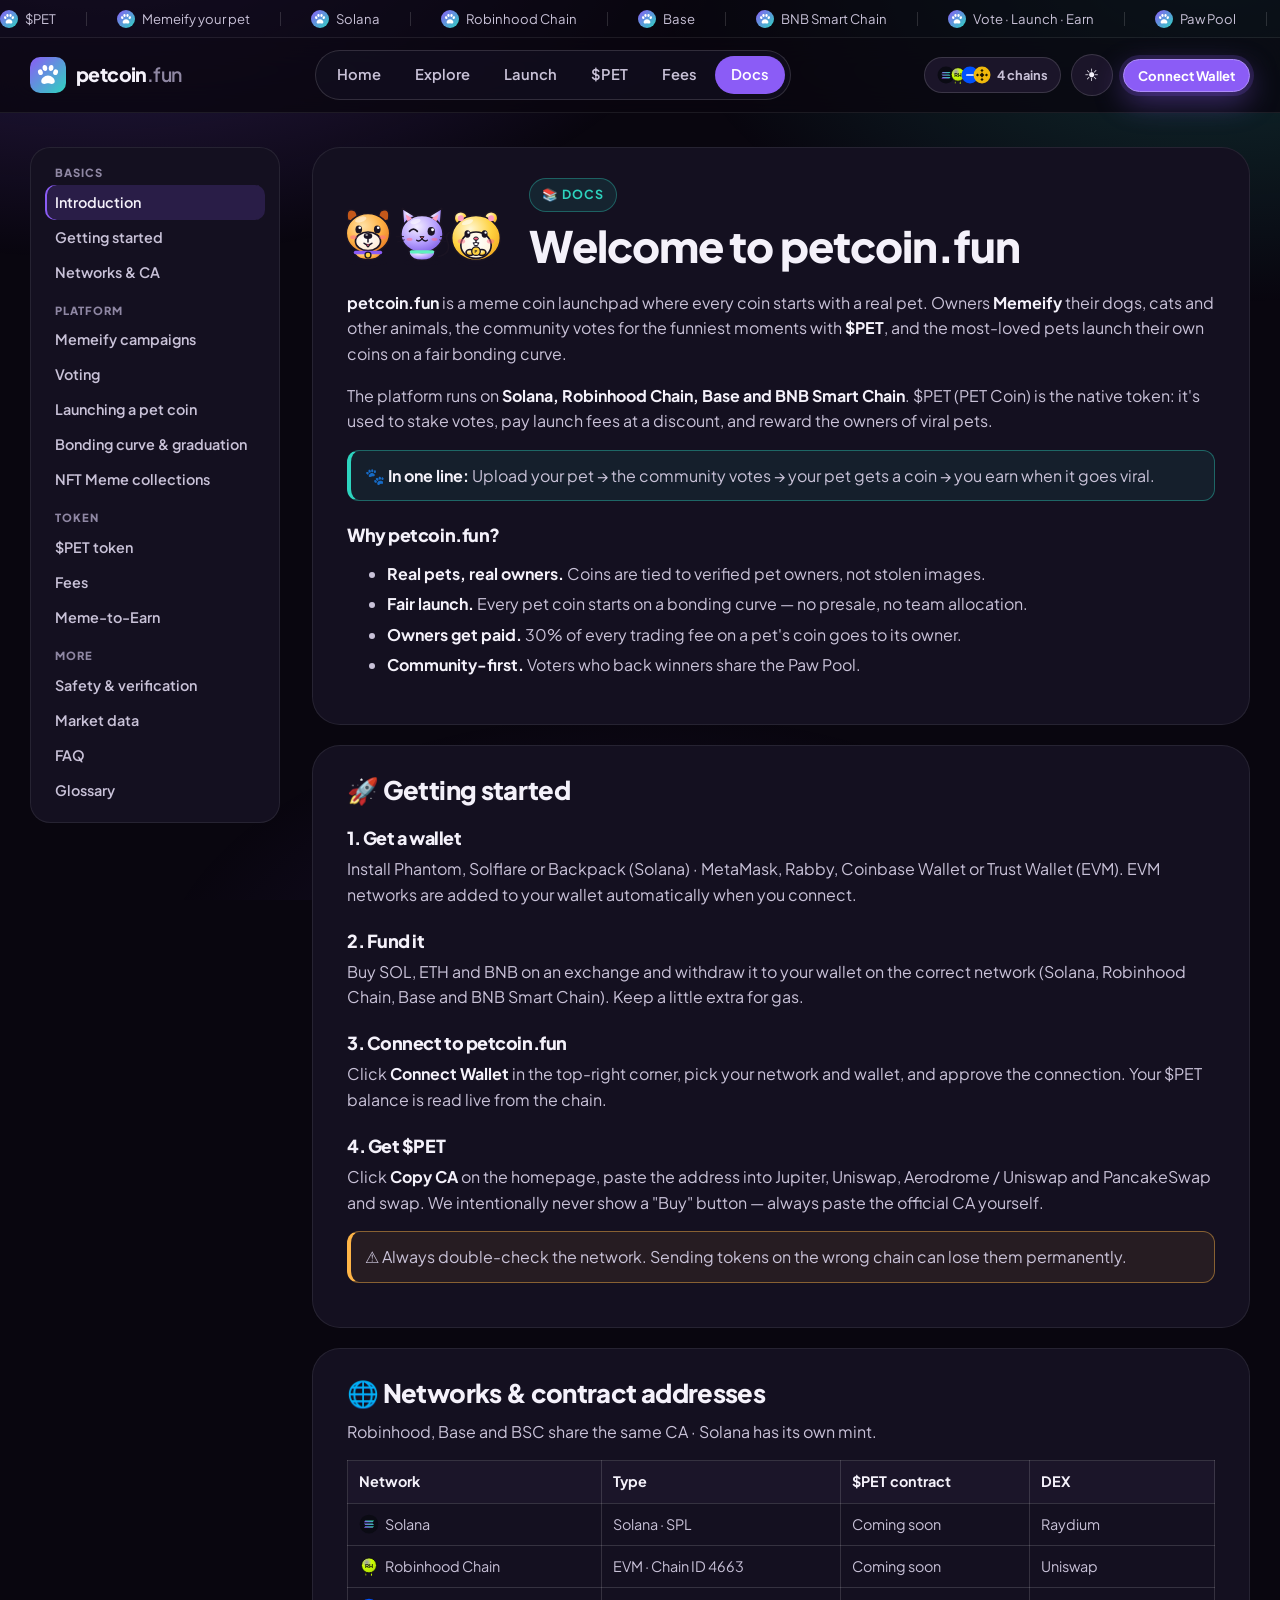
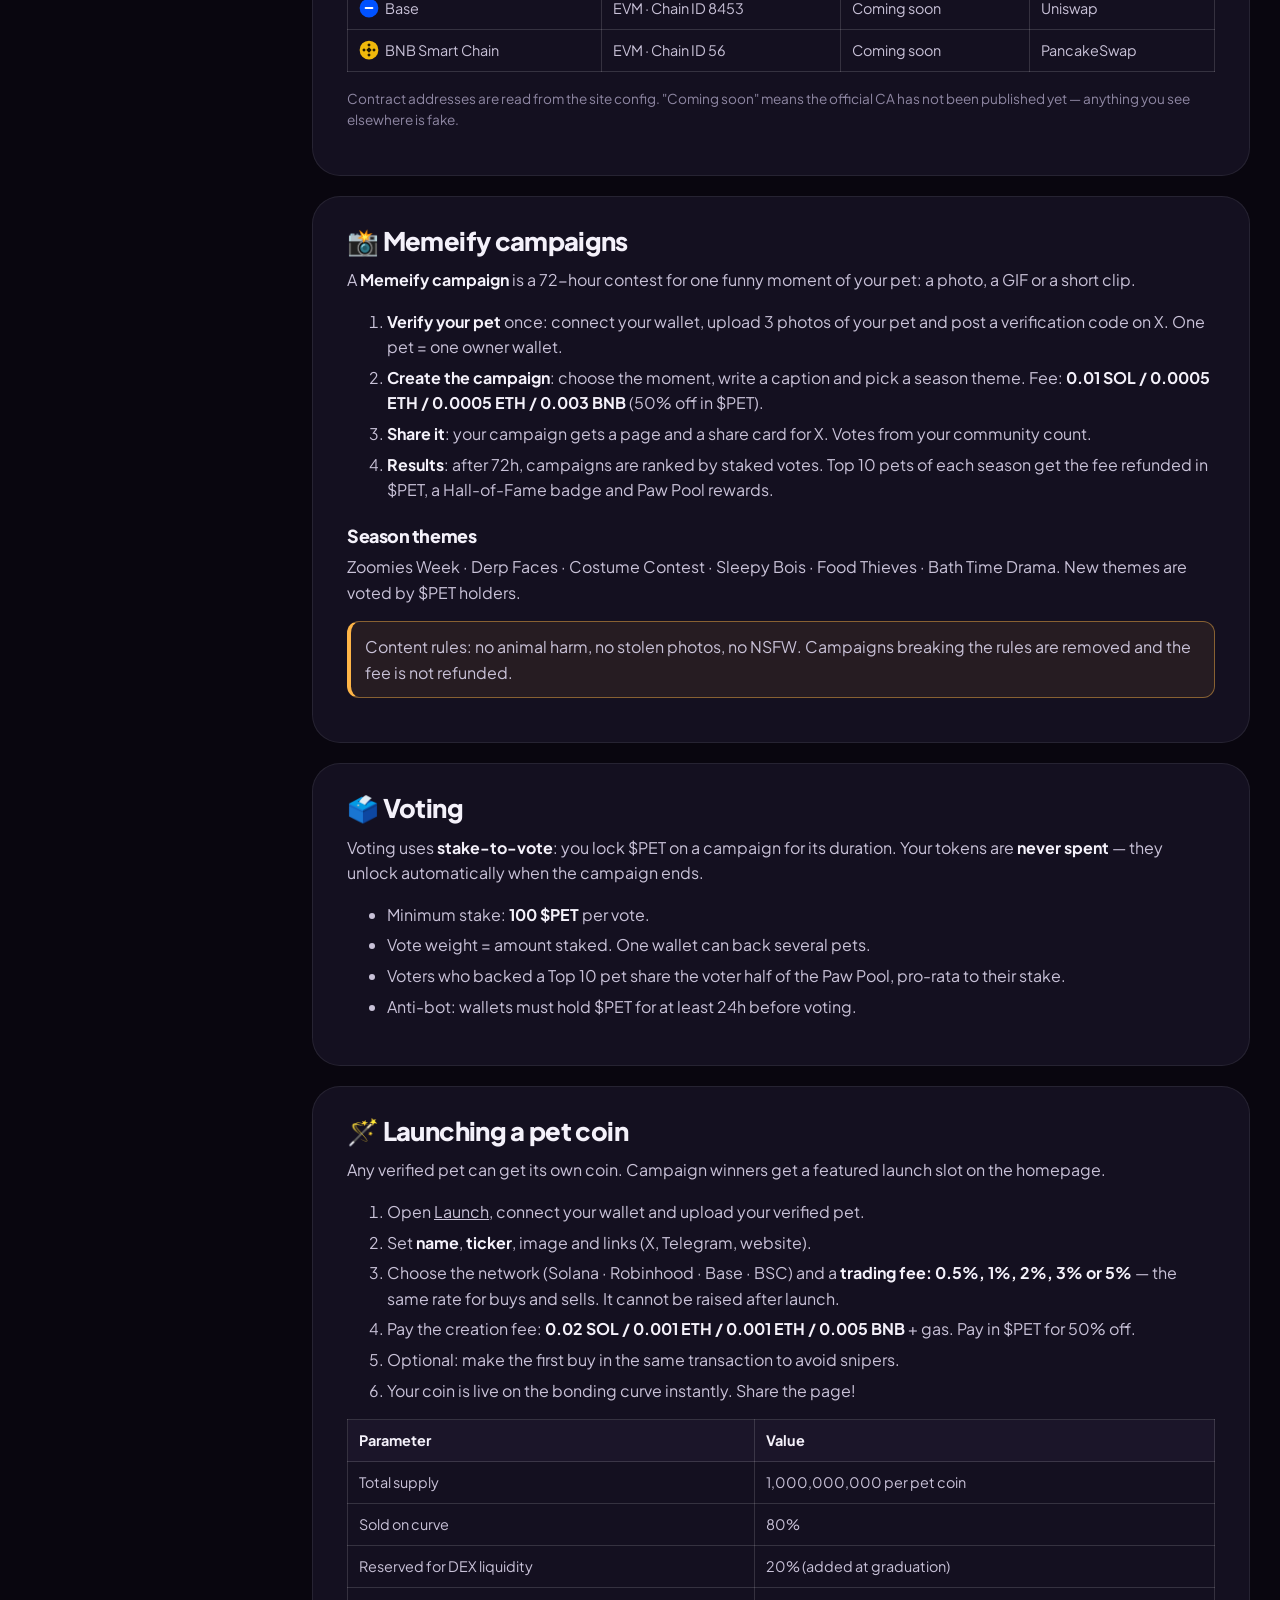
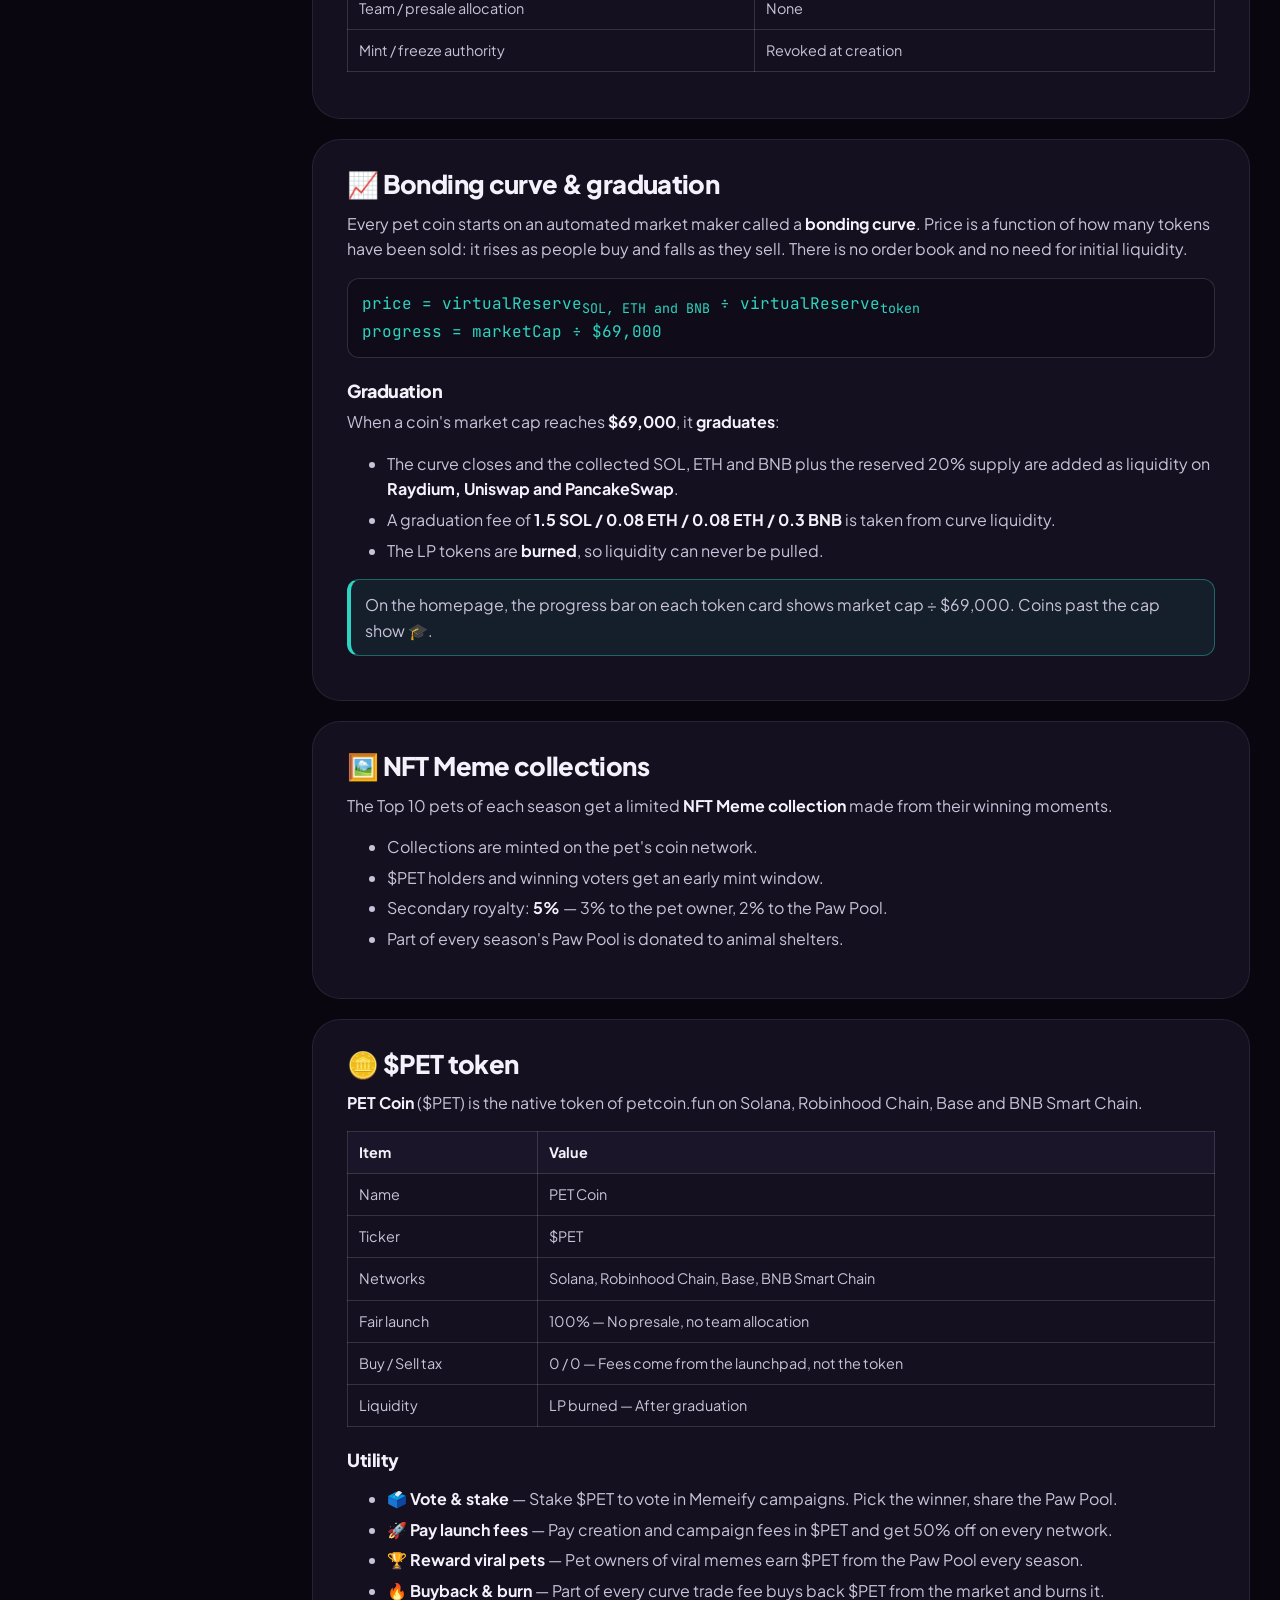
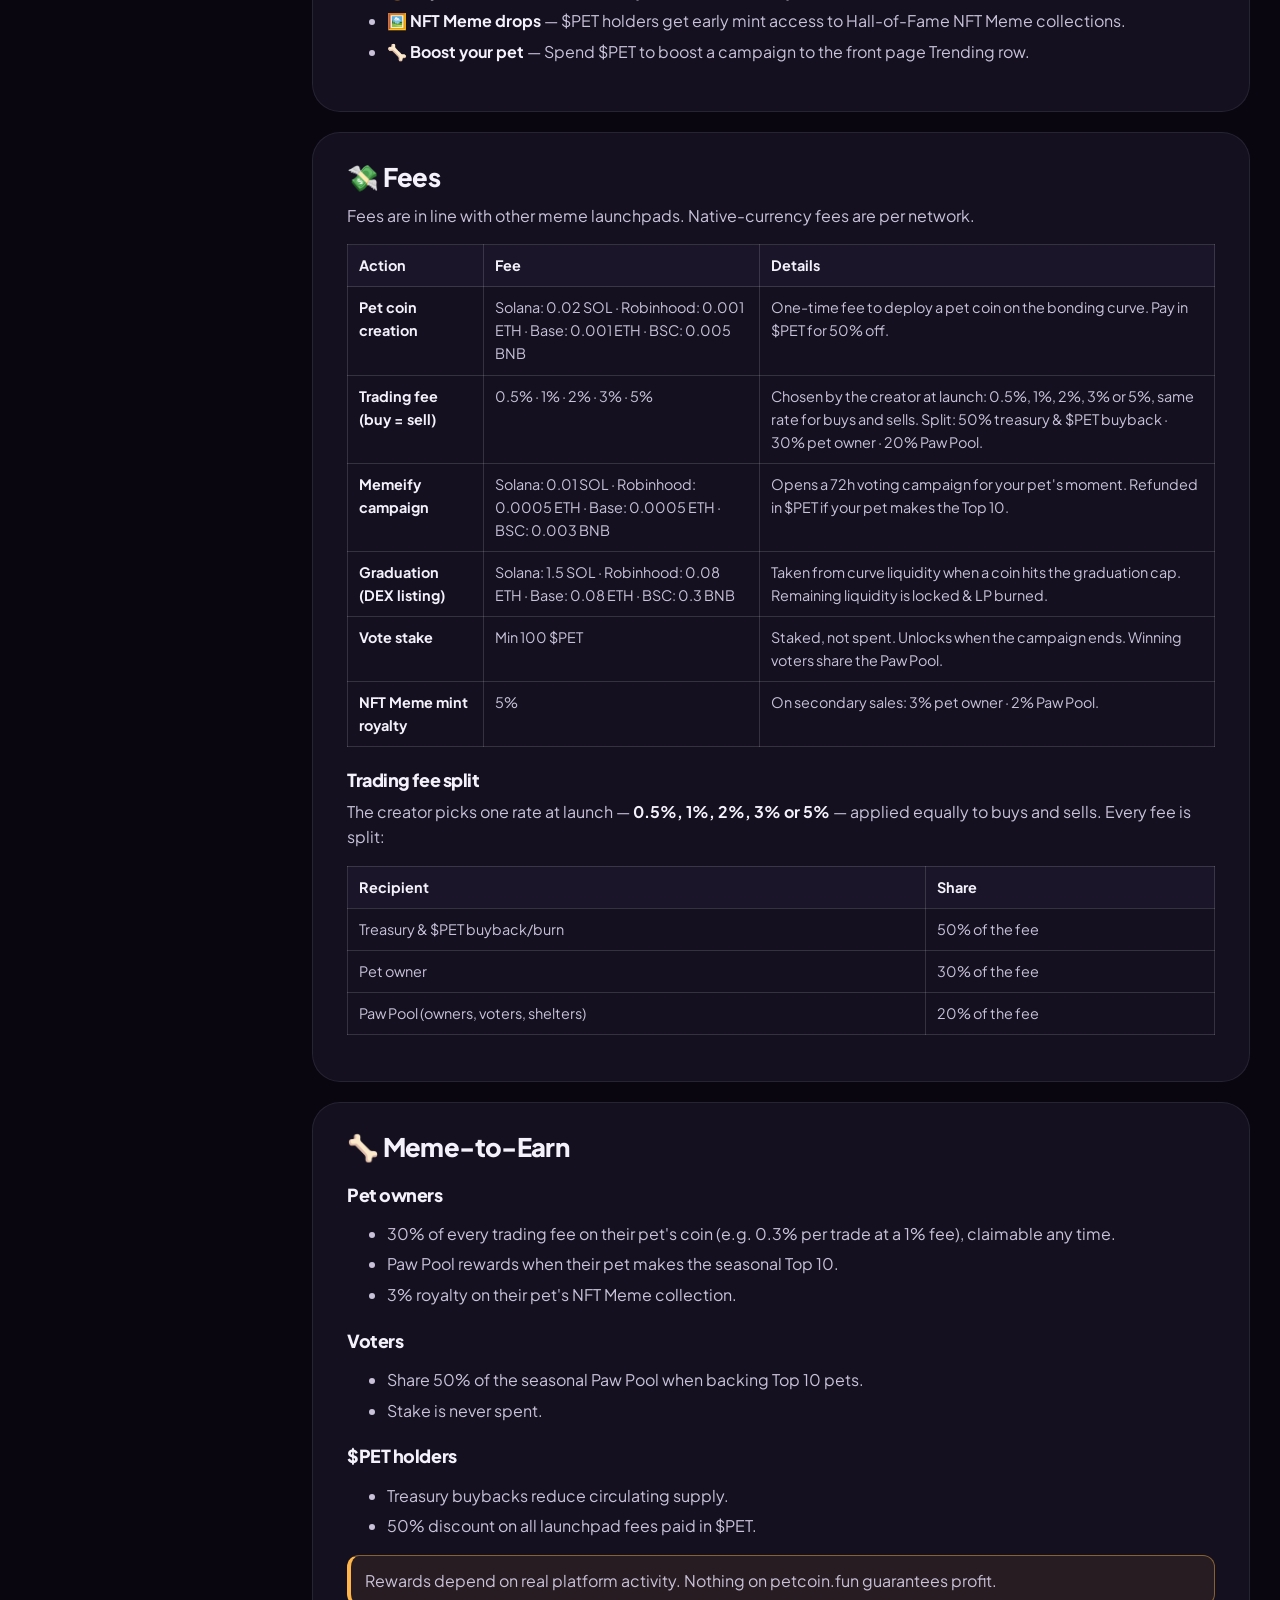
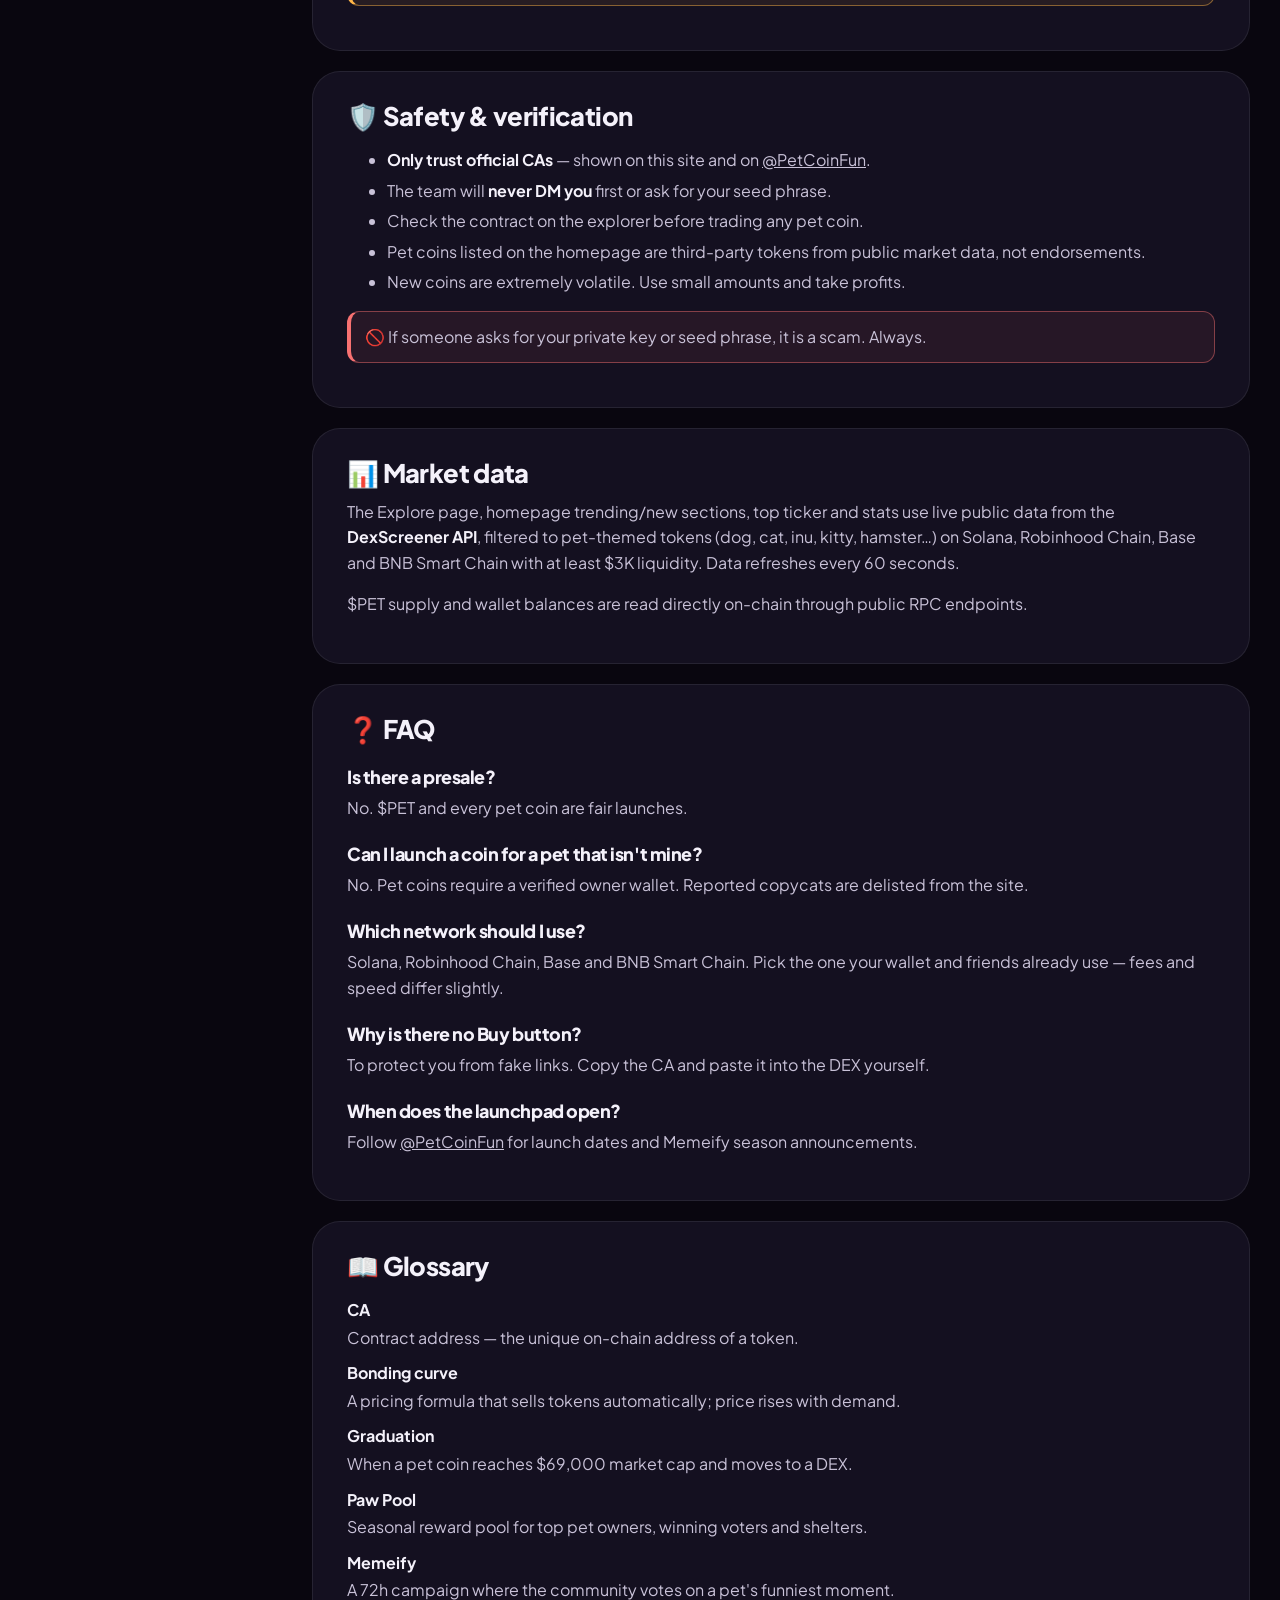
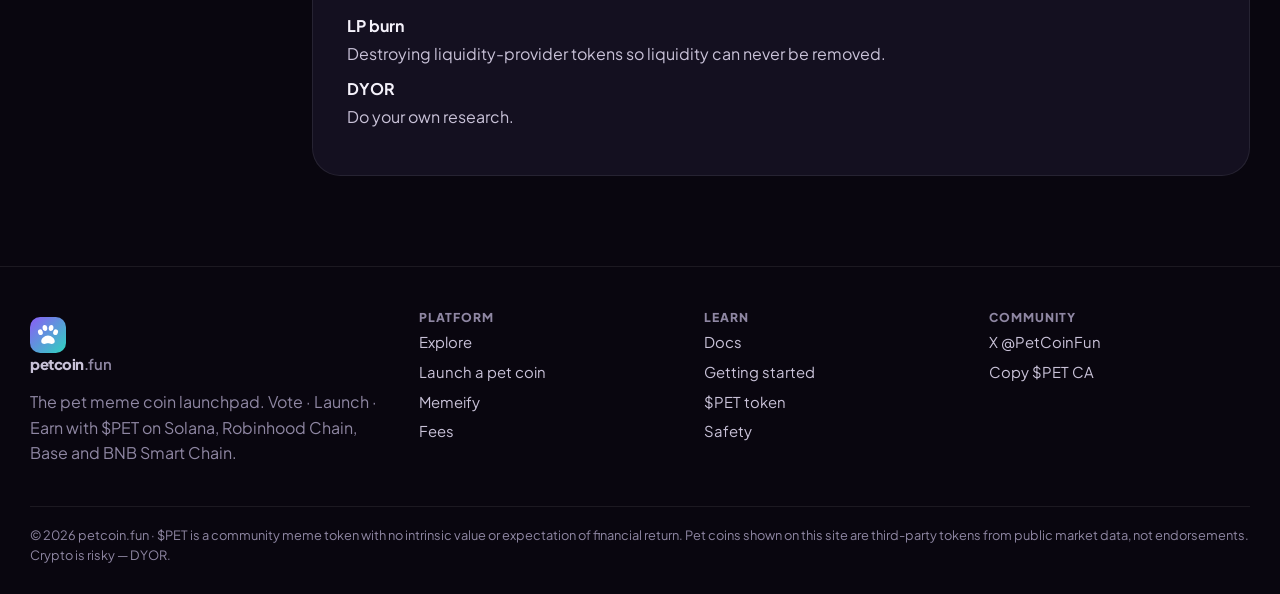
==== commit c2460d9d: "Redesign: glass dark/light UI, minimal logo, Explore page, Launch form with fee tiers Co-Authored-By" ====
--- a/docs.html
+++ b/docs.html
@@ -1,35 +1,21 @@
 <!doctype html>
-<html lang="en">
+<html lang="en" data-theme="dark">
 <head>
 <meta charset="utf-8">
 <meta name="viewport" content="width=device-width, initial-scale=1">
-<title>Docs — petcoin.fun | How to Memeify, launch & earn with $PET</title>
-<meta name="description" content="petcoin.fun documentation: getting started, Memeify campaigns, launching a pet coin, bonding curve, $PET tokenomics, fees, Meme-to-Earn and safety.">
+<script>try{var m=localStorage.getItem("pet.color");document.documentElement.dataset.theme=(m==="light"||m==="dark")?m:"dark"}catch(e){document.documentElement.dataset.theme="dark"}</script>
+<meta name="twitter:card" content="summary_large_image">
+<meta name="twitter:site" content="@PetCoinFun">
 <link rel="icon" href="assets/art/logo.svg" type="image/svg+xml">
 <link rel="preconnect" href="https://fonts.googleapis.com">
 <link rel="preconnect" href="https://fonts.gstatic.com" crossorigin>
-<link href="https://fonts.googleapis.com/css2?family=Bricolage+Grotesque:opsz,wght@12..96,500;12..96,700;12..96,800&family=JetBrains+Mono:wght@500;700;800&display=swap" rel="stylesheet">
+<link href="https://fonts.googleapis.com/css2?family=Plus+Jakarta+Sans:wght@400;500;600;700;800&family=JetBrains+Mono:wght@500;700&display=swap" rel="stylesheet">
 <link rel="stylesheet" href="css/style.css">
+<title>Docs — petcoin.fun | How to Memeify, launch & earn with $PET</title>
+<meta name="description" content="petcoin.fun documentation: getting started, Memeify campaigns, launching a pet coin, bonding curve, $PET tokenomics, fees, Meme-to-Earn and safety.">
 </head>
-<body>
-<div class="topbar"><div class="marquee" id="marquee"></div></div>
-<header class="header">
-  <div class="wrap">
-    <a class="brand" href="index.html"><img src="assets/art/logo.svg" alt=""><span>petcoin<em>.fun</em></span></a>
-    <nav class="nav" id="nav">
-      <a href="index.html#explore">Explore</a>
-      <a href="index.html#memeify">Memeify</a>
-      <a href="index.html#token">$PET</a>
-      <a href="index.html#fees">Fees</a>
-      <a href="docs.html" class="active">Docs</a>
-    </nav>
-    <div class="head-actions">
-      <span class="net-badge" id="netBadge"></span>
-      <button class="btn btn-primary btn-sm" id="walletBtn" data-action="open-connect">Connect</button>
-      <button class="menu-btn" data-action="toggle-nav" aria-label="Menu">☰</button>
-    </div>
-  </div>
-</header>
+<body data-page="docs">
+<div id="siteHeader"></div>
 
 <div class="wrap docs">
   <aside class="docs-nav" id="docsNav">
@@ -67,7 +53,7 @@
       <ul>
         <li><b>Real pets, real owners.</b> Coins are tied to verified pet owners, not stolen images.</li>
         <li><b>Fair launch.</b> Every pet coin starts on a bonding curve — no presale, no team allocation.</li>
-        <li><b>Owners get paid.</b> 0.3% of every curve trade on a pet's coin goes to its owner.</li>
+        <li><b>Owners get paid.</b> 30% of every trading fee on a pet's coin goes to its owner.</li>
         <li><b>Community-first.</b> Voters who back winners share the Paw Pool.</li>
       </ul>
     </article>
@@ -79,7 +65,7 @@
       <h3>2. Fund it</h3>
       <p>Buy {native} on an exchange and withdraw it to your wallet on the correct network ({netName}). Keep a little extra for gas.</p>
       <h3>3. Connect to petcoin.fun</h3>
-      <p>Click <b>Connect</b> in the top-right corner, pick your network and wallet, and approve the connection. Your {ticker} balance is read live from the chain.</p>
+      <p>Click <b>Connect Wallet</b> in the top-right corner, pick your network and wallet, and approve the connection. Your {ticker} balance is read live from the chain.</p>
       <h3>4. Get {ticker}</h3>
       <p>Click <b>Copy CA</b> on the homepage, paste the address into {aggregator} and swap. We intentionally never show a "Buy" button — always paste the official CA yourself.</p>
       <div class="callout warn">⚠️ Always double-check the network. Sending tokens on the wrong chain can lose them permanently.</div>
@@ -121,9 +107,10 @@
       <h2>🪄 Launching a pet coin</h2>
       <p>Any verified pet can get its own coin. Campaign winners get a featured launch slot on the homepage.</p>
       <ol>
-        <li>Open the launchpad and pick your verified pet.</li>
+        <li>Open <a href="launch.html">Launch</a>, connect your wallet and upload your verified pet.</li>
         <li>Set <b>name</b>, <b>ticker</b>, image and links (X, Telegram, website).</li>
-        <li>Choose the network ({netShort}) and pay the creation fee: <b>{launchFee}</b> + gas. Pay in {ticker} for 50% off.</li>
+        <li>Choose the network ({netShort}) and a <b>trading fee: 0.5%, 1%, 2%, 3% or 5%</b> — the same rate for buys and sells. It cannot be raised after launch.</li>
+        <li>Pay the creation fee: <b>{launchFee}</b> + gas. Pay in {ticker} for 50% off.</li>
         <li>Optional: make the first buy in the same transaction to avoid snipers.</li>
         <li>Your coin is live on the bonding curve instantly. Share the page!</li>
       </ol>
@@ -173,18 +160,18 @@
       <h2>💸 Fees</h2>
       <p>Fees are in line with other meme launchpads. Native-currency fees are per network.</p>
       <table><thead><tr><th>Action</th><th>Fee</th><th>Details</th></tr></thead><tbody id="feeTable"></tbody></table>
-      <h3>Curve trade fee split (1%)</h3>
+      <h3>Trading fee split</h3><p>The creator picks one rate at launch — <b>0.5%, 1%, 2%, 3% or 5%</b> — applied equally to buys and sells. Every fee is split:</p>
       <table><thead><tr><th>Recipient</th><th>Share</th></tr></thead><tbody>
-        <tr><td>Treasury & {ticker} buyback/burn</td><td>0.5%</td></tr>
-        <tr><td>Pet owner</td><td>0.3%</td></tr>
-        <tr><td>Paw Pool (owners, voters, shelters)</td><td>0.2%</td></tr>
+        <tr><td>Treasury & {ticker} buyback/burn</td><td>50% of the fee</td></tr>
+        <tr><td>Pet owner</td><td>30% of the fee</td></tr>
+        <tr><td>Paw Pool (owners, voters, shelters)</td><td>20% of the fee</td></tr>
       </tbody></table>
     </article>
 
     <article id="earn">
       <h2>🦴 Meme-to-Earn</h2>
       <h3>Pet owners</h3>
-      <ul><li>0.3% of every bonding-curve trade on their pet's coin, claimable any time.</li><li>Paw Pool rewards when their pet makes the seasonal Top 10.</li><li>3% royalty on their pet's NFT Meme collection.</li></ul>
+      <ul><li>30% of every trading fee on their pet's coin (e.g. 0.3% per trade at a 1% fee), claimable any time.</li><li>Paw Pool rewards when their pet makes the seasonal Top 10.</li><li>3% royalty on their pet's NFT Meme collection.</li></ul>
       <h3>Voters</h3>
       <ul><li>Share 50% of the seasonal Paw Pool when backing Top 10 pets.</li><li>Stake is never spent.</li></ul>
       <h3>{ticker} holders</h3>
@@ -206,7 +193,7 @@
 
     <article id="data">
       <h2>📊 Market data</h2>
-      <p>The Explore, Recently launched, Communities and Stats sections use live public data from the <b>DexScreener API</b>, filtered to pet-themed tokens (dog, cat, inu, kitty, hamster…) on {netName} with at least $3K liquidity. Data refreshes every 60 seconds.</p>
+      <p>The Explore page, homepage trending/new sections, top ticker and stats use live public data from the <b>DexScreener API</b>, filtered to pet-themed tokens (dog, cat, inu, kitty, hamster…) on {netName} with at least $3K liquidity. Data refreshes every 60 seconds.</p>
       <p>{ticker} supply and wallet balances are read directly on-chain through public RPC endpoints.</p>
     </article>
 
@@ -234,19 +221,7 @@
   </div>
 </div>
 
-<footer class="footer">
-  <div class="wrap">
-    <div><a class="brand" href="index.html"><img src="assets/art/logo.svg" alt=""><span>petcoin<em>.fun</em></span></a><p style="color:#cfc6dc;margin-top:12px">The pet meme coin launchpad.</p></div>
-    <div><h4>Platform</h4><a href="index.html#explore">Explore</a><a href="index.html#memeify">Memeify</a><a href="index.html#fees">Fees</a></div>
-    <div><h4>Docs</h4><a href="#start">Getting started</a><a href="#launch">Launch</a><a href="#token">$PET</a></div>
-    <div><h4>Community</h4><a href="#" data-x-link target="_blank" rel="noopener">X <span data-x-handle></span></a><a href="#" data-tg-link target="_blank" rel="noopener" hidden>Telegram</a></div>
-    <div class="disc">© <span data-year></span> petcoin.fun · $PET is a community meme token with no intrinsic value or expectation of financial return. DYOR.</div>
-  </div>
-</footer>
-
-<div class="modal" id="modal" hidden><div class="modal-card"><button class="modal-x" data-action="close-modal" aria-label="Close">×</button><div id="modalBody"></div></div></div>
-<div class="toast" id="toast" hidden></div>
-
+<div id="siteFooter"></div>
 <script src="js/config.js"></script>
 <script src="js/chain.js"></script>
 <script src="js/wallet.js"></script>
--- a/css/style.css
+++ b/css/style.css
@@ -1,396 +1,476 @@
-/* petcoin.fun — Playful cartoon × Neo-brutalism × Crypto UI */
+/* petcoin.fun — Glass launchpad UI · dark (default) / light */
+:root, [data-theme="dark"] {
+  --primary: #8b5cf6; --accent: #2dd4bf; --warm: #ffb547; --on-primary: #ffffff;
+  --bg: #09060f; --bg2: #110c1b; --card: #141020; --card2: #1b1529; --input: #0f0b18;
+  --line: rgba(255,255,255,.08); --line2: rgba(255,255,255,.14);
+  --text: #f4f1fa; --text2: #c9c2d8; --muted: #8f87a3;
+  --up: #34d399; --down: #f87171;
+  --shadow: 0 20px 60px rgba(0,0,0,.45);
+  --glass: rgba(20,16,32,.72);
+  --dot: rgba(255,255,255,.035);
+  color-scheme: dark;
+}
+[data-theme="light"] {
+  --bg: #f6f4fb; --bg2: #ffffff; --card: #ffffff; --card2: #f3f0fa; --input: #faf9fd;
+  --line: rgba(24,14,48,.09); --line2: rgba(24,14,48,.16);
+  --text: #17111f; --text2: #3d3550; --muted: #6f6684;
+  --up: #059669; --down: #dc2626;
+  --shadow: 0 18px 50px rgba(60,40,110,.12);
+  --glass: rgba(255,255,255,.78);
+  --dot: rgba(24,14,48,.05);
+  color-scheme: light;
+}
+:root, [data-theme="dark"] { --accent-text: var(--accent); --warm-text: var(--warm); --primary-text: color-mix(in srgb, var(--primary) 70%, #fff); }
+[data-theme="light"] { --accent-text: color-mix(in srgb, var(--accent) 45%, #000); --warm-text: color-mix(in srgb, var(--warm) 60%, #000); --primary-text: color-mix(in srgb, var(--primary) 75%, #000); }
 :root {
-  --yellow: #ffd23f; --orange: #ff8a3d; --purple: #8b5cf6; --mint: #5ff2c0;
-  --pink: #ff6b8b; --ink: #1a1423; --bg: #fff8ec; --card: #ffffff;
-  --muted: #6b6178; --line: 3px solid var(--ink);
-  --sh: 5px 5px 0 var(--ink); --sh-sm: 3px 3px 0 var(--ink); --sh-lg: 8px 8px 0 var(--ink);
-  --r: 18px; --r-sm: 12px; --r-lg: 28px;
-  --up: #12b76a; --down: #e5484d;
-  --font: "Bricolage Grotesque", "Trebuchet MS", system-ui, sans-serif;
+  --grad: linear-gradient(90deg, var(--primary), var(--accent));
+  --r: 20px; --r-sm: 12px; --r-lg: 28px;
+  --font: "Plus Jakarta Sans", system-ui, -apple-system, Segoe UI, sans-serif;
   --mono: "JetBrains Mono", ui-monospace, Menlo, Consolas, monospace;
 }
 * { box-sizing: border-box; }
-html { scroll-behavior: smooth; }
+html { scroll-behavior: smooth; overflow-x: hidden; }
 body {
-  margin: 0; font-family: var(--font); color: var(--ink); background: var(--bg);
-  font-size: 16px; line-height: 1.55; -webkit-font-smoothing: antialiased; overflow-x: hidden;
-  background-image: radial-gradient(var(--ink) 1px, transparent 1.4px); background-size: 26px 26px; background-attachment: fixed;
-}
-body::before { content: ""; position: fixed; inset: 0; background: var(--bg); opacity: .93; z-index: -1; }
+  margin: 0; font-family: var(--font); color: var(--text); background: var(--bg); font-size: 16px; line-height: 1.6;
+  -webkit-font-smoothing: antialiased; overflow-x: hidden; transition: background .3s, color .3s;
+}
+body::before {
+  content: ""; position: fixed; inset: 0; z-index: -1; pointer-events: none;
+  background:
+    radial-gradient(900px 500px at 8% -10%, color-mix(in srgb, var(--primary) 30%, transparent), transparent 70%),
+    radial-gradient(800px 500px at 95% -5%, color-mix(in srgb, var(--accent) 22%, transparent), transparent 70%),
+    radial-gradient(700px 400px at 50% 110%, color-mix(in srgb, var(--primary) 14%, transparent), transparent 70%);
+}
 img { max-width: 100%; display: block; }
 a { color: inherit; }
-h1, h2, h3, h4 { line-height: 1.08; margin: 0 0 .4em; letter-spacing: -.02em; }
+h1, h2, h3, h4 { line-height: 1.12; margin: 0 0 .45em; letter-spacing: -.025em; font-weight: 800; }
 p { margin: 0 0 1em; }
 code, .mono { font-family: var(--mono); }
 .muted { color: var(--muted); }
 .small { font-size: .85rem; }
-.wrap { width: min(1200px, 100% - 40px); margin: 0 auto; }
+.grad-text { background: var(--grad); -webkit-background-clip: text; background-clip: text; color: transparent; }
+.wrap { width: min(1220px, 100% - 40px); margin: 0 auto; }
 [hidden] { display: none !important; }
 
 /* ---------- Buttons ---------- */
 .btn {
-  --b: var(--card); display: inline-flex; align-items: center; justify-content: center; gap: 8px;
-  font: 800 1rem var(--font); padding: 12px 22px; border: var(--line); border-radius: 999px; background: var(--b); color: var(--ink);
-  box-shadow: var(--sh-sm); cursor: pointer; text-decoration: none; transition: transform .12s, box-shadow .12s; white-space: nowrap;
-}
-.btn:hover { transform: translate(-2px, -2px); box-shadow: 5px 5px 0 var(--ink); }
-.btn:active { transform: translate(2px, 2px); box-shadow: 0 0 0 var(--ink); }
-.btn:disabled { opacity: .5; cursor: not-allowed; transform: none; box-shadow: var(--sh-sm); }
-.btn-primary { --b: var(--yellow); }
-.btn-hot { --b: var(--orange); }
-.btn-purple { --b: var(--purple); color: #fff; }
-.btn-mint { --b: var(--mint); }
-.btn-lg { font-size: 1.15rem; padding: 16px 30px; box-shadow: var(--sh); }
-.btn-sm { font-size: .85rem; padding: 7px 14px; }
-.btn img { width: 20px; height: 20px; }
-.link-btn { background: none; border: 0; font: 700 .85rem var(--font); text-decoration: underline; cursor: pointer; padding: 0; color: var(--purple); }
-
-/* ---------- Header ---------- */
-.topbar { background: var(--ink); color: #fff; font-size: .82rem; font-weight: 700; overflow: hidden; border-bottom: var(--line); }
-.marquee { display: flex; gap: 28px; width: max-content; padding: 7px 0; animation: scroll 40s linear infinite; }
-.marquee span { display: inline-flex; align-items: center; gap: 8px; }
-.marquee img { width: 18px; height: 18px; }
+  display: inline-flex; align-items: center; justify-content: center; gap: 8px; font: 700 .95rem var(--font);
+  padding: 11px 20px; border-radius: 999px; border: 1px solid var(--line2); background: var(--card2); color: var(--text);
+  cursor: pointer; text-decoration: none; white-space: nowrap; transition: transform .15s, box-shadow .2s, background .2s, border-color .2s;
+}
+.btn:hover { transform: translateY(-1px); border-color: color-mix(in srgb, var(--primary) 60%, transparent); }
+.btn:disabled { opacity: .5; cursor: not-allowed; transform: none; }
+.btn-primary, .btn-hot { background: var(--primary); color: var(--on-primary); border-color: color-mix(in srgb, var(--primary) 70%, #fff 30%); box-shadow: 0 0 0 4px color-mix(in srgb, var(--primary) 18%, transparent), 0 10px 30px color-mix(in srgb, var(--primary) 40%, transparent); }
+.btn-primary:hover, .btn-hot:hover { box-shadow: 0 0 0 5px color-mix(in srgb, var(--primary) 25%, transparent), 0 12px 40px color-mix(in srgb, var(--primary) 55%, transparent); }
+.btn-purple, .btn-mint { background: var(--grad); color: #fff; border-color: transparent; }
+.btn-ghost { background: transparent; }
+.btn-lg { font-size: 1.05rem; padding: 15px 28px; }
+.btn-sm { font-size: .82rem; padding: 7px 14px; }
+.btn img { width: 18px; height: 18px; }
+.link-btn { background: none; border: 0; font: 700 .85rem var(--font); cursor: pointer; padding: 0; color: var(--primary-text); }
+.icon-btn { width: 42px; height: 42px; border-radius: 50%; display: grid; place-items: center; background: var(--card2); border: 1px solid var(--line2); color: var(--text); cursor: pointer; font-size: 1.05rem; }
+.icon-btn:hover { border-color: var(--primary); }
+
+/* ---------- Ticker + header ---------- */
+.topbar { border-bottom: 1px solid var(--line); background: color-mix(in srgb, var(--bg) 70%, transparent); overflow: hidden; font-size: .82rem; }
+.marquee { display: flex; gap: 30px; width: max-content; padding: 8px 0; animation: scroll 60s linear infinite; color: var(--text2); }
+.marquee:hover { animation-play-state: paused; }
+.marquee span { display: inline-flex; align-items: center; gap: 7px; white-space: nowrap; }
+.marquee span + span::before { content: ""; width: 1px; height: 14px; background: var(--line2); margin-right: 23px; }
+.marquee img { width: 18px; height: 18px; border-radius: 50%; object-fit: cover; }
+.marquee .up { color: var(--up); font-weight: 700; } .marquee .down { color: var(--down); font-weight: 700; }
 @keyframes scroll { to { transform: translateX(-50%); } }
-.header { position: sticky; top: 0; z-index: 40; background: var(--bg); border-bottom: var(--line); }
-.header .wrap { display: flex; align-items: center; gap: 16px; height: 72px; }
-.brand { display: flex; align-items: center; gap: 10px; text-decoration: none; font-weight: 900; font-size: 1.35rem; letter-spacing: -.03em; }
-.brand img { width: 42px; height: 42px; }
-.brand em { font-style: normal; color: var(--orange); }
-.nav { display: flex; gap: 4px; margin-left: auto; }
-.nav a { text-decoration: none; font-weight: 700; padding: 8px 12px; border-radius: 999px; border: 2px solid transparent; }
-.nav a:hover, .nav a.active { border-color: var(--ink); background: var(--yellow); }
+.header { position: sticky; top: 0; z-index: 40; background: color-mix(in srgb, var(--bg) 78%, transparent); backdrop-filter: blur(16px); -webkit-backdrop-filter: blur(16px); border-bottom: 1px solid var(--line); }
+.header .wrap { display: flex; align-items: center; gap: 18px; height: 74px; }
+.brand { display: flex; align-items: center; gap: 10px; text-decoration: none; font-weight: 800; font-size: 1.22rem; letter-spacing: -.03em; }
+.brand img { width: 36px; height: 36px; }
+.brand em { font-style: normal; color: var(--muted); font-weight: 600; }
+.nav { display: flex; gap: 2px; margin: 0 auto; padding: 5px; border: 1px solid var(--line2); border-radius: 999px; background: var(--glass); }
+.nav a { text-decoration: none; font-weight: 600; font-size: .92rem; color: var(--text2); padding: 7px 16px; border-radius: 999px; transition: .2s; }
+.nav a:hover { color: var(--text); background: var(--card2); }
+.nav a.active { color: var(--on-primary); background: var(--primary); }
 .head-actions { display: flex; gap: 10px; align-items: center; }
-.net-badge { display: inline-flex; align-items: center; gap: 6px; font-weight: 800; font-size: .8rem; padding: 6px 10px; border: 2px solid var(--ink); border-radius: 999px; background: var(--card); }
+.net-badge { display: inline-flex; align-items: center; gap: 6px; font-weight: 700; font-size: .8rem; padding: 7px 12px; border: 1px solid var(--line2); border-radius: 999px; background: var(--card2); color: var(--text2); }
 .net-badge img { width: 18px; height: 18px; }
-.net-badge .stack { display: flex; }
-.net-badge .stack img + img { margin-left: -6px; }
-.menu-btn { display: none; background: var(--yellow); border: var(--line); border-radius: 12px; width: 44px; height: 44px; font-size: 1.3rem; cursor: pointer; box-shadow: var(--sh-sm); }
+.net-badge .stack { display: flex; } .net-badge .stack img + img { margin-left: -6px; }
+.menu-btn { display: none; }
 .wallet-chip { display: inline-flex; align-items: center; gap: 6px; font-family: var(--mono); font-size: .85rem; }
 .wallet-chip img { width: 18px; height: 18px; }
 
+/* ---------- Generic card / glow ---------- */
+.card { background: var(--card); border: 1px solid var(--line); border-radius: var(--r); }
+.glow-border { position: relative; }
+.glow-border::before { content: ""; position: absolute; inset: -1px; border-radius: inherit; padding: 1px; background: linear-gradient(135deg, var(--primary), transparent 40%, transparent 60%, var(--accent)); -webkit-mask: linear-gradient(#000 0 0) content-box, linear-gradient(#000 0 0); -webkit-mask-composite: xor; mask-composite: exclude; pointer-events: none; }
+
 /* ---------- Hero ---------- */
-.hero { padding: 56px 0 40px; position: relative; }
-.hero .wrap { display: grid; grid-template-columns: 1.05fr .95fr; gap: 40px; align-items: center; }
-.kicker { display: inline-flex; align-items: center; gap: 8px; font-weight: 800; font-size: .85rem; text-transform: uppercase; letter-spacing: .06em; padding: 6px 12px; background: var(--mint); border: 2px solid var(--ink); border-radius: 999px; box-shadow: 2px 2px 0 var(--ink); }
-.kicker img { width: 18px; height: 18px; }
-.hero h1 { font-size: clamp(2.6rem, 6.4vw, 5.2rem); font-weight: 900; margin: 18px 0 16px; letter-spacing: -.04em; }
-.hero h1 .hl { position: relative; white-space: nowrap; z-index: 0; }
-.hero h1 .hl::after { content: ""; position: absolute; left: -4px; right: -4px; bottom: .06em; height: .38em; background: var(--yellow); z-index: -1; border-radius: 6px; transform: rotate(-1.5deg); }
-.hero h1 .hl2::after { background: var(--mint); }
-.hero .lead { font-size: 1.2rem; max-width: 560px; color: #3a3046; }
-.hero-cta { display: flex; flex-wrap: wrap; gap: 14px; margin: 24px 0 28px; }
+.hero { padding: 34px 0 26px; }
+.hero-banner { position: relative; overflow: hidden; border-radius: var(--r-lg); border: 1px solid var(--line2); padding: 46px 48px; display: grid; grid-template-columns: 1.05fr .95fr; gap: 40px; align-items: center;
+  background: radial-gradient(600px 400px at 0% 0%, color-mix(in srgb, var(--primary) 32%, transparent), transparent 70%), radial-gradient(500px 300px at 30% 100%, color-mix(in srgb, var(--accent) 16%, transparent), transparent 70%), var(--glass); box-shadow: var(--shadow); }
+.hero-banner::after { content: ""; position: absolute; inset: 0; background-image: radial-gradient(var(--dot) 1px, transparent 1.3px); background-size: 6px 6px; pointer-events: none; mask-image: linear-gradient(90deg, transparent 30%, #000); }
+.kicker { display: inline-flex; align-items: center; gap: 8px; font-weight: 700; font-size: .78rem; text-transform: uppercase; letter-spacing: .08em; color: var(--accent-text); padding: 6px 12px; border: 1px solid color-mix(in srgb, var(--accent) 35%, transparent); background: color-mix(in srgb, var(--accent) 10%, transparent); border-radius: 999px; }
+.kicker img { width: 16px; height: 16px; }
+.hero h1 { font-size: clamp(2.3rem, 5vw, 3.9rem); margin: 18px 0 16px; letter-spacing: -.035em; }
+.hero .lead { font-size: 1.12rem; color: var(--text2); max-width: 540px; }
+.hero-cta { display: flex; flex-wrap: wrap; gap: 12px; margin-top: 26px; position: relative; z-index: 1; }
+.hero-side { position: relative; z-index: 1; }
+.feat { position: relative; border-radius: var(--r); background: var(--card); padding: 16px; display: grid; grid-template-columns: 170px 1fr; gap: 18px; box-shadow: 0 0 0 1px var(--line2), 0 0 50px color-mix(in srgb, var(--primary) 35%, transparent), 0 0 90px color-mix(in srgb, var(--accent) 18%, transparent); }
+.feat::before { content: ""; position: absolute; inset: -2px; border-radius: 22px; background: conic-gradient(from 180deg, var(--primary), var(--accent), var(--warm), #ff6b8b, var(--primary)); z-index: -1; filter: blur(6px); opacity: .8; }
+.feat .t-img { aspect-ratio: 1; border-radius: 14px; }
+.feat h3 { font-size: 1.15rem; margin: 2px 0 4px; }
+.feat .desc { font-size: .85rem; color: var(--muted); margin-bottom: 10px; }
+.feat .kv { display: flex; justify-content: space-between; font-size: .88rem; margin: 6px 0; color: var(--text2); }
+.feat .kv b { color: var(--text); }
+.feat-badge { font-size: .72rem; font-weight: 800; text-transform: uppercase; letter-spacing: .06em; color: var(--warm-text); }
+.dots { display: flex; gap: 6px; justify-content: center; margin-top: 16px; }
+.dots button { width: 8px; height: 8px; border-radius: 99px; border: 0; background: var(--line2); cursor: pointer; padding: 0; transition: .25s; }
+.dots button.active { width: 24px; background: var(--grad); }
+.hero-pets { display: flex; justify-content: flex-end; margin-top: -8px; margin-right: 10px; }
+.hero-pets img { width: 62px; margin-left: -10px; filter: drop-shadow(0 6px 10px rgba(0,0,0,.35)); animation: bob 4s ease-in-out infinite; }
+.hero-pets img:nth-child(2) { animation-delay: -1s; } .hero-pets img:nth-child(3) { animation-delay: -2s; } .hero-pets img:nth-child(4) { animation-delay: -3s; }
+@keyframes bob { 50% { translate: 0 -6px; } }
 
 /* CA box */
-.ca-box { background: var(--card); border: var(--line); border-radius: var(--r-lg); box-shadow: var(--sh-lg); padding: 18px; max-width: 600px; }
+.ca-strip { display: grid; grid-template-columns: 1.3fr 1fr; gap: 18px; margin-top: 18px; }
+.ca-box { background: var(--card); border: 1px solid var(--line2); border-radius: var(--r); padding: 18px 20px; }
 .ca-head { display: flex; align-items: center; justify-content: space-between; gap: 10px; margin-bottom: 12px; flex-wrap: wrap; }
-.ca-head b { font-size: .95rem; text-transform: uppercase; letter-spacing: .05em; }
+.ca-head b { font-size: .82rem; text-transform: uppercase; letter-spacing: .08em; }
 .ca-tabs { display: flex; gap: 6px; flex-wrap: wrap; margin-bottom: 12px; }
-.ca-tab { --net: var(--yellow); display: inline-flex; align-items: center; gap: 7px; font: 800 .85rem var(--font); padding: 7px 12px; border: 2px solid var(--ink); border-radius: 999px; background: var(--card); cursor: pointer; color: var(--ink); }
-.ca-tab img { width: 20px; height: 20px; }
-.ca-tab.active { background: var(--ink); color: #fff; box-shadow: 2px 2px 0 var(--net); }
-.ca-row { display: flex; align-items: center; gap: 12px; background: var(--bg); border: 2px dashed var(--ink); border-radius: var(--r-sm); padding: 10px 10px 10px 12px; }
+.ca-tab { display: inline-flex; align-items: center; gap: 7px; font: 700 .82rem var(--font); padding: 7px 12px; border: 1px solid var(--line2); border-radius: 999px; background: var(--card2); cursor: pointer; color: var(--text2); }
+.ca-tab img { width: 18px; height: 18px; }
+.ca-tab.active { color: var(--text); border-color: var(--net, var(--primary)); box-shadow: 0 0 0 3px color-mix(in srgb, var(--net, var(--primary)) 22%, transparent); }
+.ca-row { display: flex; align-items: center; gap: 12px; background: var(--input); border: 1px dashed var(--line2); border-radius: 14px; padding: 10px 10px 10px 12px; }
 .ca-row .net-ico { width: 40px; height: 40px; flex: none; }
 .ca-val { flex: 1; min-width: 0; font-family: var(--mono); font-weight: 700; font-size: .95rem; word-break: break-all; }
 .ca-val.empty { color: var(--muted); font-family: var(--font); }
-.ca-val small { display: block; font-family: var(--font); font-size: .75rem; color: var(--muted); font-weight: 700; }
-.ca-links { display: flex; gap: 14px; flex-wrap: wrap; margin-top: 10px; font-size: .85rem; font-weight: 700; }
-.ca-links a { text-decoration: none; border-bottom: 2px solid var(--purple); }
-
-/* Hero art */
-.hero-art { position: relative; aspect-ratio: 1 / 1; max-width: 560px; justify-self: center; width: 100%; }
-.hero-blob { position: absolute; inset: 6%; border: var(--line); border-radius: 46% 54% 42% 58% / 52% 44% 56% 48%; background: conic-gradient(from 210deg, var(--yellow), var(--orange), var(--purple), var(--mint), var(--yellow)); box-shadow: var(--sh-lg); animation: morph 12s ease-in-out infinite; }
-.hero-blob::after { content: ""; position: absolute; inset: 0; border-radius: inherit; background: radial-gradient(circle at 35% 30%, rgba(255,255,255,.55), transparent 60%); }
-@keyframes morph { 50% { border-radius: 58% 42% 55% 45% / 45% 58% 42% 55%; } }
-.mascot { position: absolute; filter: drop-shadow(4px 6px 0 rgba(26,20,35,.25)); animation: bob 4s ease-in-out infinite; transition: transform .2s; }
-.mascot:hover { transform: scale(1.08) rotate(-4deg); }
-.mascot.m1 { width: 50%; left: 25%; top: 22%; z-index: 3; }
-.mascot.m2 { width: 34%; left: 2%; top: 4%; animation-delay: -1s; z-index: 2; }
-.mascot.m3 { width: 32%; right: 0; top: 8%; animation-delay: -2s; z-index: 2; }
-.mascot.m4 { width: 30%; left: 0; bottom: 2%; animation-delay: -3s; z-index: 4; }
-.mascot.m5 { width: 28%; right: 4%; bottom: 0; animation-delay: -1.5s; z-index: 4; }
-@keyframes bob { 50% { translate: 0 -10px; } }
-.sticker { position: absolute; z-index: 5; font-weight: 900; font-size: .9rem; padding: 6px 12px; border: var(--line); border-radius: 999px; background: var(--card); box-shadow: var(--sh-sm); white-space: nowrap; }
-.sticker.s1 { top: 46%; left: -4%; transform: rotate(-8deg); background: var(--mint); }
-.sticker.s2 { top: 0; right: 30%; transform: rotate(6deg); background: var(--yellow); }
-.sticker.s3 { bottom: 26%; right: -3%; transform: rotate(-6deg); background: var(--pink); color: #fff; }
-
-/* ---------- Stats ---------- */
-.stats { padding: 10px 0 30px; }
-.stat-grid { display: grid; grid-template-columns: repeat(5, 1fr); gap: 14px; }
-.stat { background: var(--card); border: var(--line); border-radius: var(--r); padding: 16px 18px; box-shadow: var(--sh); position: relative; overflow: hidden; }
-.stat:nth-child(1) { background: var(--yellow); } .stat:nth-child(2) { background: var(--mint); } .stat:nth-child(3) { background: #e7dcff; } .stat:nth-child(4) { background: #ffd9c2; }
-.stat .k { font-size: .78rem; font-weight: 800; text-transform: uppercase; letter-spacing: .05em; display: flex; align-items: center; gap: 6px; }
-.stat b { display: block; font-size: 1.7rem; font-weight: 900; margin-top: 4px; letter-spacing: -.03em; }
-.live-dot { width: 9px; height: 9px; border-radius: 50%; background: var(--up); box-shadow: 0 0 0 0 rgba(18,183,106,.6); animation: pulse 1.6s infinite; }
-@keyframes pulse { 70% { box-shadow: 0 0 0 8px rgba(18,183,106,0); } 100% { box-shadow: 0 0 0 0 rgba(18,183,106,0); } }
+.ca-val small { display: block; font-family: var(--font); font-size: .72rem; color: var(--muted); font-weight: 600; }
+.ca-links { display: flex; gap: 14px; flex-wrap: wrap; margin-top: 10px; font-size: .84rem; font-weight: 600; color: var(--muted); }
+.ca-links a { color: var(--primary-text); text-decoration: none; }
+
+/* Stats */
+.stat-grid { display: grid; grid-template-columns: 1fr 1fr; gap: 12px; }
+.stat { background: var(--card); border: 1px solid var(--line); border-radius: 16px; padding: 14px 16px; }
+.stat .k { font-size: .72rem; font-weight: 700; text-transform: uppercase; letter-spacing: .06em; color: var(--muted); display: flex; align-items: center; gap: 6px; }
+.stat b { display: block; font-size: 1.45rem; font-weight: 800; margin-top: 2px; letter-spacing: -.02em; }
+.stat:first-child b { background: var(--grad); -webkit-background-clip: text; background-clip: text; color: transparent; }
+.stats-row .stat-grid { grid-template-columns: repeat(5, 1fr); }
+.live-dot { width: 8px; height: 8px; border-radius: 50%; background: var(--up); animation: pulse 1.6s infinite; }
+@keyframes pulse { 0% { box-shadow: 0 0 0 0 color-mix(in srgb, var(--up) 60%, transparent); } 70%, 100% { box-shadow: 0 0 0 8px transparent; } }
 
 /* ---------- Sections ---------- */
-section { padding: 64px 0; }
-.sec-head { display: flex; align-items: end; justify-content: space-between; gap: 16px; margin-bottom: 26px; flex-wrap: wrap; }
-.sec-head h2 { font-size: clamp(2rem, 4.4vw, 3.2rem); font-weight: 900; margin: 10px 0 0; }
-.sec-head p { max-width: 560px; margin: 8px 0 0; color: #3a3046; }
-.band { background: var(--ink); color: #fff; border-top: var(--line); border-bottom: var(--line); }
-.band .sec-head p, .band .muted { color: #cfc6dc; }
-.band-yellow { background: var(--yellow); border-top: var(--line); border-bottom: var(--line); }
-.band-purple { background: #efe8ff; border-top: var(--line); border-bottom: var(--line); }
-
-/* Filters */
+section { padding: 56px 0; }
+.sec-head { display: flex; align-items: end; justify-content: space-between; gap: 16px; margin-bottom: 24px; flex-wrap: wrap; }
+.sec-head h2 { font-size: clamp(1.8rem, 3.6vw, 2.6rem); margin: 12px 0 0; }
+.sec-head p { max-width: 580px; margin: 8px 0 0; color: var(--text2); }
+.band, .band-yellow, .band-purple { background: linear-gradient(180deg, transparent, color-mix(in srgb, var(--primary) 6%, transparent), transparent); }
+.data-note { margin-top: 16px; font-size: .8rem; color: var(--muted); }
+
+/* Toolbar / filters */
+.toolbar { display: flex; flex-wrap: wrap; gap: 12px; align-items: center; justify-content: space-between; margin-bottom: 16px; }
+.seg { display: inline-flex; padding: 4px; border: 1px solid var(--line2); border-radius: 999px; background: var(--card); }
+.seg button { font: 600 .95rem var(--font); border: 0; background: none; color: var(--text2); padding: 9px 20px; border-radius: 999px; cursor: pointer; }
+.seg button.active { background: var(--primary); color: var(--on-primary); }
 .filters { display: flex; gap: 8px; flex-wrap: wrap; align-items: center; }
-.chip { font: 800 .88rem var(--font); padding: 8px 14px; border: 2px solid var(--ink); border-radius: 999px; background: var(--card); cursor: pointer; display: inline-flex; align-items: center; gap: 6px; color: var(--ink); }
+.chip { font: 600 .86rem var(--font); padding: 8px 14px; border: 1px solid var(--line2); border-radius: 999px; background: var(--card); cursor: pointer; display: inline-flex; align-items: center; gap: 6px; color: var(--text2); }
 .chip img { width: 18px; height: 18px; }
-.chip.active { background: var(--ink); color: #fff; }
-.chip:hover:not(.active) { background: var(--yellow); }
-.search { font: 600 .95rem var(--font); padding: 9px 14px; border: 2px solid var(--ink); border-radius: 999px; background: var(--card); min-width: 200px; outline: none; }
-.search:focus { box-shadow: var(--sh-sm); }
+.chip.active { color: var(--text); border-color: var(--primary); background: color-mix(in srgb, var(--primary) 16%, var(--card)); }
+.chip .muted { font-size: .78rem; }
+.search-wrap { position: relative; flex: 1; max-width: 480px; min-width: 220px; }
+.search-wrap::before { content: "⌕"; position: absolute; left: 16px; top: 50%; transform: translateY(-52%); font-size: 1.3rem; color: var(--muted); }
+.search { width: 100%; font: 500 .95rem var(--font); padding: 13px 18px 13px 44px; border: 1px solid color-mix(in srgb, var(--primary) 50%, var(--line2)); border-radius: 999px; background: var(--input); color: var(--text); outline: none; }
+.search:focus { box-shadow: 0 0 0 4px color-mix(in srgb, var(--primary) 20%, transparent); }
+.select { font: 600 .9rem var(--font); padding: 10px 36px 10px 16px; border: 1px solid var(--line2); border-radius: 999px; background: var(--card) url("data:image/svg+xml,%3Csvg xmlns='http://www.w3.org/2000/svg' width='12' height='8'%3E%3Cpath d='M1 1l5 5 5-5' stroke='%238f87a3' stroke-width='2' fill='none'/%3E%3C/svg%3E") no-repeat right 14px center; color: var(--text); appearance: none; cursor: pointer; }
 
 /* Token cards */
-.token-grid { display: grid; grid-template-columns: repeat(auto-fill, minmax(270px, 1fr)); gap: 18px; }
-.tcard { background: var(--card); border: var(--line); border-radius: var(--r); box-shadow: var(--sh); padding: 16px; display: flex; flex-direction: column; gap: 12px; transition: transform .15s, box-shadow .15s; position: relative; }
-.tcard:hover { transform: translate(-3px, -3px) rotate(-.4deg); box-shadow: var(--sh-lg); }
-.tcard .rank { position: absolute; top: -12px; left: 14px; background: var(--orange); border: 2px solid var(--ink); border-radius: 999px; font-weight: 900; font-size: .78rem; padding: 2px 10px; }
-.t-top { display: flex; gap: 12px; align-items: center; }
-.t-logo { width: 56px; height: 56px; border-radius: 16px; border: var(--line); object-fit: cover; flex: none; background: var(--yellow); display: grid; place-items: center; font-weight: 900; font-size: 1.4rem; overflow: hidden; }
-.t-name { min-width: 0; flex: 1; }
-.t-name b { display: block; font-size: 1.08rem; white-space: nowrap; overflow: hidden; text-overflow: ellipsis; }
-.t-name .tk { font-family: var(--mono); font-size: .82rem; font-weight: 700; color: var(--purple); }
-.t-chain { width: 26px; height: 26px; flex: none; }
-.t-price { display: flex; align-items: baseline; justify-content: space-between; gap: 8px; }
-.t-price b { font-size: 1.25rem; font-family: var(--mono); letter-spacing: -.03em; }
-.chg { font-weight: 800; font-size: .85rem; padding: 2px 8px; border-radius: 8px; border: 2px solid var(--ink); }
-.chg.up { background: #c9f7df; color: #05603a; } .chg.down { background: #ffd6d8; color: #9b1c20; }
-.t-kv { display: grid; grid-template-columns: 1fr 1fr 1fr; gap: 8px; }
-.t-kv div { background: var(--bg); border: 2px solid var(--ink); border-radius: 10px; padding: 6px 8px; }
-.t-kv span { display: block; font-size: .68rem; font-weight: 800; text-transform: uppercase; color: var(--muted); }
-.t-kv b { font-size: .9rem; }
-.curve { }
-.curve-top { display: flex; justify-content: space-between; font-size: .78rem; font-weight: 800; margin-bottom: 5px; }
-.curve-bar { height: 14px; border: 2px solid var(--ink); border-radius: 999px; background: var(--bg); overflow: hidden; }
-.curve-bar i { display: block; height: 100%; background: repeating-linear-gradient(-45deg, var(--mint), var(--mint) 8px, #3ddc84 8px, #3ddc84 16px); border-right: 2px solid var(--ink); }
-.curve-bar.done i { background: repeating-linear-gradient(-45deg, var(--yellow), var(--yellow) 8px, var(--orange) 8px, var(--orange) 16px); border-right: 0; }
-.t-actions { display: flex; gap: 8px; }
+.token-grid { display: grid; grid-template-columns: repeat(auto-fill, minmax(258px, 1fr)); gap: 18px; }
+.tcard { background: var(--card); border: 1px solid var(--line); border-radius: var(--r); padding: 14px; display: flex; flex-direction: column; gap: 10px; transition: transform .2s, border-color .2s, box-shadow .2s; position: relative; }
+.tcard:hover { transform: translateY(-4px); border-color: color-mix(in srgb, var(--primary) 50%, transparent); box-shadow: 0 16px 40px color-mix(in srgb, var(--primary) 18%, transparent); }
+.t-img { width: 100%; aspect-ratio: 4 / 3; border-radius: 14px; object-fit: cover; background: var(--grad); display: grid; place-items: center; font-weight: 800; font-size: 2.6rem; color: #fff; overflow: hidden; position: relative; }
+.t-img.ph { background: linear-gradient(135deg, color-mix(in srgb, var(--primary) 80%, #000), color-mix(in srgb, var(--accent) 70%, #000)); }
+.t-imgwrap { position: relative; }
+.t-imgwrap .t-chain { position: absolute; top: 10px; right: 10px; width: 28px; height: 28px; border-radius: 50%; box-shadow: 0 0 0 3px var(--card); background: var(--card); }
+.t-imgwrap .rank { position: absolute; top: 10px; left: 10px; font-size: .74rem; font-weight: 800; padding: 3px 10px; border-radius: 999px; background: rgba(0,0,0,.6); color: #fff; backdrop-filter: blur(6px); }
+.t-title { font-size: 1.02rem; font-weight: 700; white-space: nowrap; overflow: hidden; text-overflow: ellipsis; margin: 2px 0 0; }
+.t-title .tk { color: var(--muted); font-weight: 600; }
+.kvr { display: flex; justify-content: space-between; align-items: center; font-size: .88rem; color: var(--text2); }
+.kvr b { color: var(--text); font-weight: 700; }
+.kvr .pos { color: var(--up); } .kvr .neg { color: var(--down); }
+.t-logo { width: 44px; height: 44px; border-radius: 12px; object-fit: cover; flex: none; background: var(--grad); display: grid; place-items: center; font-weight: 800; color: #fff; overflow: hidden; }
+.chg { font-weight: 700; font-size: .82rem; }
+.chg.up { color: var(--up); } .chg.down { color: var(--down); }
+.curve-top { display: flex; justify-content: space-between; font-size: .85rem; color: var(--text2); margin-bottom: 6px; }
+.curve-bar { height: 7px; border-radius: 99px; background: var(--card2); overflow: hidden; }
+.curve-bar i { display: block; height: 100%; border-radius: 99px; background: var(--grad); }
+.curve-bar.done i { background: linear-gradient(90deg, var(--warm), #ff6b8b); }
+.t-actions { display: flex; gap: 8px; margin-top: 2px; }
 .t-actions .btn { flex: 1; }
-.empty-state, .loading-state { grid-column: 1 / -1; text-align: center; padding: 40px 20px; border: 3px dashed var(--ink); border-radius: var(--r); background: var(--card); font-weight: 700; }
-.skel { background: linear-gradient(90deg, #f1eadf 25%, #fff 50%, #f1eadf 75%); background-size: 200% 100%; animation: sk 1.2s infinite; border: var(--line); border-radius: var(--r); height: 290px; }
+.empty-state, .loading-state { grid-column: 1 / -1; text-align: center; padding: 40px 20px; border: 1px dashed var(--line2); border-radius: var(--r); background: var(--card); color: var(--text2); }
+.skel { background: linear-gradient(90deg, var(--card) 25%, var(--card2) 50%, var(--card) 75%); background-size: 200% 100%; animation: sk 1.2s infinite; border: 1px solid var(--line); border-radius: var(--r); height: 360px; }
 @keyframes sk { to { background-position: -200% 0; } }
-.data-note { margin-top: 18px; font-size: .82rem; color: var(--muted); }
-.band .data-note { color: #cfc6dc; }
-
-/* New list (table-like) */
+
+/* New list */
 .new-list { display: grid; gap: 10px; }
-.nrow { display: grid; grid-template-columns: 44px 1.6fr 1fr 1fr 1fr 1.2fr auto; gap: 14px; align-items: center; background: var(--card); color: var(--ink); border: var(--line); border-radius: var(--r-sm); padding: 10px 14px; box-shadow: var(--sh-sm); }
-.nrow .t-logo { width: 44px; height: 44px; border-radius: 12px; font-size: 1rem; }
-.nrow .lbl { display: block; font-size: .68rem; font-weight: 800; text-transform: uppercase; color: var(--muted); }
+.nrow { display: grid; grid-template-columns: 44px 1.6fr .7fr 1fr 1fr .9fr auto; gap: 14px; align-items: center; background: var(--card); border: 1px solid var(--line); border-radius: 16px; padding: 10px 14px; transition: border-color .2s; }
+.nrow:hover { border-color: color-mix(in srgb, var(--primary) 45%, transparent); }
+.nrow .lbl { display: block; font-size: .68rem; font-weight: 700; text-transform: uppercase; color: var(--muted); letter-spacing: .05em; }
 .nrow .nm b { display: flex; align-items: center; gap: 6px; }
-.nrow .nm b img { width: 18px; height: 18px; }
-.age { font-weight: 800; background: var(--mint); border: 2px solid var(--ink); border-radius: 8px; padding: 1px 7px; font-size: .78rem; }
+.nrow .nm b img { width: 16px; height: 16px; }
+.age { font-weight: 700; font-size: .8rem; color: var(--accent-text); }
 
 /* Communities */
-.comm-grid { display: grid; grid-template-columns: repeat(5, 1fr); gap: 16px; }
-.comm { background: var(--card); color: var(--ink); border: var(--line); border-radius: var(--r); padding: 18px; box-shadow: var(--sh); }
-.comm .emo { font-size: 2.4rem; line-height: 1; }
-.comm h3 { margin: 10px 0 2px; font-size: 1.2rem; }
-.comm .kv { display: flex; justify-content: space-between; font-size: .85rem; padding: 6px 0; border-bottom: 2px dashed #e5ddd0; }
+.comm-grid { display: grid; grid-template-columns: repeat(5, 1fr); gap: 14px; }
+.comm { background: var(--card); border: 1px solid var(--line); border-radius: var(--r); padding: 18px; }
+.comm .emo { font-size: 2rem; line-height: 1; }
+.comm h3 { margin: 10px 0 2px; font-size: 1.08rem; }
+.comm .kv { display: flex; justify-content: space-between; font-size: .85rem; padding: 6px 0; border-bottom: 1px solid var(--line); color: var(--text2); }
 .comm .kv:last-child { border: 0; }
-.comm .kv b { font-family: var(--mono); }
-.comm .bar { height: 10px; border: 2px solid var(--ink); border-radius: 999px; overflow: hidden; margin: 10px 0 6px; background: var(--bg); }
-.comm .bar i { display: block; height: 100%; background: var(--orange); }
-.comm.lead { background: var(--yellow); transform: rotate(-1deg); }
-
-/* Steps */
-.steps { display: grid; grid-template-columns: repeat(4, 1fr); gap: 18px; counter-reset: s; }
-.step { background: var(--card); border: var(--line); border-radius: var(--r); padding: 22px; box-shadow: var(--sh); position: relative; }
-.step::before { counter-increment: s; content: counter(s); position: absolute; top: -18px; right: 16px; width: 44px; height: 44px; display: grid; place-items: center; font-weight: 900; font-size: 1.3rem; background: var(--purple); color: #fff; border: var(--line); border-radius: 50%; }
-.step .ic { font-size: 2.2rem; }
-.step h3 { margin: 10px 0 6px; font-size: 1.25rem; }
-.step p { margin: 0; font-size: .95rem; color: #3a3046; }
-.step:nth-child(2) { background: #fff3cf; } .step:nth-child(3) { background: #ddfff3; } .step:nth-child(4) { background: #ffe3d2; }
-
-/* Memeify feature */
+.comm .kv b { font-family: var(--mono); color: var(--text); }
+.comm .bar { height: 6px; border-radius: 99px; overflow: hidden; margin: 10px 0 6px; background: var(--card2); }
+.comm .bar i { display: block; height: 100%; background: var(--grad); }
+.comm.lead { border-color: color-mix(in srgb, var(--warm) 60%, transparent); box-shadow: 0 0 40px color-mix(in srgb, var(--warm) 15%, transparent); }
+
+/* Steps / features */
+.steps { display: grid; grid-template-columns: repeat(4, 1fr); gap: 16px; counter-reset: s; }
+.step { background: var(--card); border: 1px solid var(--line); border-radius: var(--r); padding: 22px; position: relative; overflow: hidden; }
+.step::before { counter-increment: s; content: "0" counter(s); position: absolute; top: 14px; right: 18px; font-weight: 800; font-size: 2.2rem; color: var(--line2); }
+.step .ic { font-size: 1.8rem; width: 52px; height: 52px; display: grid; place-items: center; border-radius: 14px; background: color-mix(in srgb, var(--primary) 16%, transparent); }
+.step h3 { margin: 14px 0 6px; font-size: 1.12rem; }
+.step p { margin: 0; font-size: .92rem; color: var(--text2); }
 .feature { display: grid; grid-template-columns: 1fr 1fr; gap: 40px; align-items: center; }
-.vote-demo { background: var(--card); border: var(--line); border-radius: var(--r-lg); box-shadow: var(--sh-lg); padding: 18px; color: var(--ink); }
-.vote-demo .vh { display: flex; justify-content: space-between; align-items: center; margin-bottom: 12px; font-weight: 800; }
+.vote-demo { background: var(--card); border: 1px solid var(--line2); border-radius: var(--r-lg); padding: 18px; box-shadow: var(--shadow); }
+.vote-demo .vh { display: flex; justify-content: space-between; align-items: center; margin-bottom: 12px; font-weight: 700; }
 .vote-grid { display: grid; grid-template-columns: repeat(3, 1fr); gap: 10px; }
-.vote-card { border: var(--line); border-radius: 14px; padding: 10px; text-align: center; background: var(--bg); }
+.vote-card { border: 1px solid var(--line); border-radius: 14px; padding: 10px; text-align: center; background: var(--card2); }
 .vote-card img { width: 100%; aspect-ratio: 1; object-fit: contain; }
 .vote-card b { display: block; font-size: .9rem; margin-top: 4px; }
-.vote-card .tag { font-size: .7rem; font-weight: 800; color: var(--muted); }
-.vote-card.win { background: var(--yellow); }
+.vote-card .tag { font-size: .72rem; color: var(--muted); }
+.vote-card.win { border-color: var(--warm-text); box-shadow: 0 0 24px color-mix(in srgb, var(--warm) 25%, transparent); }
 .check-list { list-style: none; padding: 0; margin: 18px 0; display: grid; gap: 10px; }
-.check-list li { display: flex; gap: 10px; align-items: flex-start; font-weight: 600; }
-.check-list li::before { content: "✓"; flex: none; width: 26px; height: 26px; display: grid; place-items: center; background: var(--mint); border: 2px solid var(--ink); border-radius: 8px; font-weight: 900; color: var(--ink); }
-
-/* Earn */
-.earn-grid { display: grid; grid-template-columns: repeat(3, 1fr); gap: 18px; }
-.earn { border: var(--line); border-radius: var(--r); padding: 22px; box-shadow: var(--sh); background: var(--card); }
-.earn .who { display: inline-block; font-weight: 900; font-size: .78rem; text-transform: uppercase; padding: 3px 10px; border: 2px solid var(--ink); border-radius: 999px; background: var(--mint); }
-.earn h3 { margin: 12px 0 8px; font-size: 1.35rem; }
-.earn ul { margin: 0; padding-left: 18px; }
+.check-list li { display: flex; gap: 10px; align-items: flex-start; color: var(--text2); }
+.check-list li::before { content: "✓"; flex: none; width: 22px; height: 22px; display: grid; place-items: center; background: color-mix(in srgb, var(--accent) 20%, transparent); color: var(--accent-text); border-radius: 50%; font-weight: 800; font-size: .8rem; margin-top: 2px; }
+.earn-grid { display: grid; grid-template-columns: repeat(3, 1fr); gap: 16px; }
+.earn { background: var(--card); border: 1px solid var(--line); border-radius: var(--r); padding: 22px; }
+.earn .who { display: inline-block; font-weight: 700; font-size: .72rem; text-transform: uppercase; letter-spacing: .06em; padding: 4px 10px; border-radius: 999px; background: color-mix(in srgb, var(--accent) 16%, transparent); color: var(--accent-text); }
+.earn:nth-child(2) .who { background: color-mix(in srgb, var(--warm) 16%, transparent); color: var(--warm-text); }
+.earn:nth-child(3) .who { background: color-mix(in srgb, var(--primary) 18%, transparent); color: var(--primary); }
+.earn h3 { margin: 12px 0 8px; font-size: 1.2rem; }
+.earn ul { margin: 0; padding-left: 18px; color: var(--text2); }
 .earn li { margin: 4px 0; }
-.earn:nth-child(2) .who { background: var(--yellow); } .earn:nth-child(3) .who { background: var(--pink); color: #fff; }
-
-/* Token / utility */
-.pet-grid { display: grid; grid-template-columns: 1.1fr .9fr; gap: 24px; align-items: start; }
+
+/* $PET */
+.pet-grid { display: grid; grid-template-columns: 1.1fr .9fr; gap: 22px; align-items: start; }
 .util-grid { display: grid; grid-template-columns: repeat(2, 1fr); gap: 14px; }
-.util { background: var(--card); border: var(--line); border-radius: var(--r); padding: 16px; box-shadow: var(--sh-sm); }
-.util .ic { font-size: 1.7rem; }
-.util h4 { margin: 6px 0 4px; font-size: 1.08rem; }
-.util p { margin: 0; font-size: .9rem; color: #3a3046; }
-.pet-panel { background: var(--card); border: var(--line); border-radius: var(--r-lg); box-shadow: var(--sh-lg); padding: 22px; }
+.util { background: var(--card); border: 1px solid var(--line); border-radius: var(--r); padding: 18px; }
+.util .ic { font-size: 1.5rem; }
+.util h4 { margin: 8px 0 4px; font-size: 1.02rem; }
+.util p { margin: 0; font-size: .9rem; color: var(--text2); }
+.pet-panel { background: var(--card); border: 1px solid var(--line2); border-radius: var(--r-lg); padding: 22px; box-shadow: var(--shadow); }
 .pet-panel h3 { display: flex; align-items: center; gap: 10px; }
-.pet-panel h3 img { width: 40px; }
-.param { display: flex; justify-content: space-between; gap: 12px; padding: 10px 0; border-bottom: 2px dashed #e5ddd0; font-size: .95rem; align-items: center; }
+.pet-panel h3 img { width: 38px; }
+.param { display: flex; justify-content: space-between; gap: 12px; padding: 10px 0; border-bottom: 1px solid var(--line); font-size: .93rem; align-items: center; }
 .param:last-child { border: 0; }
-.param span { color: var(--muted); font-weight: 700; }
+.param span { color: var(--muted); }
 .param b, .param code { text-align: right; word-break: break-all; }
 .chain-rows { display: grid; gap: 8px; margin-top: 12px; }
-.chain-row { display: flex; align-items: center; gap: 10px; border: 2px solid var(--ink); border-radius: 12px; padding: 8px 10px; background: var(--bg); }
-.chain-row img { width: 28px; height: 28px; }
+.chain-row { display: flex; align-items: center; gap: 10px; border: 1px solid var(--line); border-radius: 12px; padding: 8px 10px; background: var(--card2); }
+.chain-row img { width: 26px; height: 26px; }
 .chain-row .nm { flex: 1; min-width: 0; }
-.chain-row .nm b { display: block; font-size: .9rem; }
-.chain-row .nm code { font-size: .78rem; color: var(--muted); }
+.chain-row .nm b { display: block; font-size: .88rem; }
+.chain-row .nm code { font-size: .76rem; color: var(--muted); }
 
 /* Fees */
-.fee-table { width: 100%; border-collapse: separate; border-spacing: 0; background: var(--card); border: var(--line); border-radius: var(--r); overflow: hidden; box-shadow: var(--sh-lg); color: var(--ink); }
-.fee-table th, .fee-table td { padding: 14px 16px; text-align: left; vertical-align: top; border-bottom: 2px solid var(--ink); }
+.fee-table { width: 100%; border-collapse: separate; border-spacing: 0; background: var(--card); border: 1px solid var(--line2); border-radius: var(--r); overflow: hidden; }
+.fee-table th, .fee-table td { padding: 14px 18px; text-align: left; vertical-align: top; border-bottom: 1px solid var(--line); }
 .fee-table tr:last-child td { border-bottom: 0; }
-.fee-table th { background: var(--yellow); font-size: .8rem; text-transform: uppercase; letter-spacing: .05em; }
-.fee-table td:first-child { font-weight: 800; white-space: nowrap; }
-.fee-val { font-family: var(--mono); font-weight: 800; }
+.fee-table th { font-size: .74rem; text-transform: uppercase; letter-spacing: .07em; color: var(--muted); background: var(--card2); }
+.fee-table td:first-child { font-weight: 700; white-space: nowrap; }
+.fee-table td:last-child { color: var(--text2); }
+.fee-val { font-family: var(--mono); font-weight: 700; }
 .fee-val .per { display: flex; align-items: center; gap: 6px; font-size: .85rem; white-space: nowrap; }
 .fee-val .per img { width: 16px; height: 16px; }
-.split { display: flex; height: 40px; border: var(--line); border-radius: 12px; overflow: hidden; margin-top: 20px; box-shadow: var(--sh-sm); }
-.split div { display: grid; place-items: center; font-weight: 900; font-size: .85rem; border-right: 3px solid var(--ink); color: var(--ink); }
-.split div:last-child { border: 0; }
+.tiers { display: flex; gap: 6px; flex-wrap: wrap; }
+.tiers span { font-family: var(--mono); font-size: .82rem; font-weight: 700; padding: 2px 9px; border-radius: 999px; border: 1px solid var(--line2); }
+.split { display: flex; height: 44px; border-radius: 14px; overflow: hidden; margin-top: 14px; font-size: .84rem; font-weight: 700; color: #fff; }
+.split div { display: grid; place-items: center; }
 
 /* Roadmap */
-.road { display: grid; grid-template-columns: repeat(4, 1fr); gap: 18px; }
-.phase { background: var(--card); border: var(--line); border-radius: var(--r); padding: 20px; box-shadow: var(--sh); color: var(--ink); }
-.phase .ph { font-weight: 900; font-size: .78rem; text-transform: uppercase; padding: 3px 10px; border: 2px solid var(--ink); border-radius: 999px; background: var(--mint); display: inline-block; }
-.phase h3 { margin: 10px 0; font-size: 1.5rem; }
-.phase ul { margin: 0; padding-left: 18px; }
-.phase:nth-child(2) .ph { background: var(--yellow); } .phase:nth-child(3) .ph { background: var(--orange); } .phase:nth-child(4) .ph { background: var(--purple); color: #fff; }
+.road { display: grid; grid-template-columns: repeat(4, 1fr); gap: 16px; }
+.phase { background: var(--card); border: 1px solid var(--line); border-radius: var(--r); padding: 20px; position: relative; }
+.phase::before { content: ""; position: absolute; left: 20px; right: 20px; top: 0; height: 2px; background: var(--grad); border-radius: 2px; }
+.phase .ph { font-weight: 700; font-size: .74rem; text-transform: uppercase; letter-spacing: .07em; color: var(--accent-text); }
+.phase h3 { margin: 6px 0 10px; font-size: 1.35rem; }
+.phase ul { margin: 0; padding-left: 18px; color: var(--text2); }
 
 /* FAQ */
-.faq { display: grid; gap: 12px; max-width: 900px; }
-.faq details { background: var(--card); border: var(--line); border-radius: var(--r); box-shadow: var(--sh-sm); padding: 0 20px; }
-.faq summary { cursor: pointer; font-weight: 800; font-size: 1.08rem; padding: 16px 0; list-style: none; display: flex; justify-content: space-between; gap: 10px; }
-.faq summary::after { content: "+"; font-size: 1.5rem; line-height: 1; }
+.faq { display: grid; gap: 10px; max-width: 900px; }
+.faq details { background: var(--card); border: 1px solid var(--line); border-radius: 16px; padding: 0 20px; }
+.faq details[open] { border-color: color-mix(in srgb, var(--primary) 40%, transparent); }
+.faq summary { cursor: pointer; font-weight: 700; padding: 16px 0; list-style: none; display: flex; justify-content: space-between; gap: 10px; }
+.faq summary::-webkit-details-marker { display: none; }
+.faq summary::after { content: "+"; font-size: 1.4rem; line-height: 1; color: var(--primary); }
 .faq details[open] summary::after { content: "–"; }
-.faq details p { margin: 0 0 16px; color: #3a3046; }
+.faq details p { margin: 0 0 16px; color: var(--text2); }
 
 /* CTA */
-.cta { text-align: center; background: var(--purple); color: #fff; border: var(--line); border-radius: var(--r-lg); box-shadow: var(--sh-lg); padding: 50px 24px; position: relative; overflow: hidden; }
-.cta h2 { font-size: clamp(2rem, 5vw, 3.4rem); font-weight: 900; }
-.cta .row { display: flex; gap: 14px; justify-content: center; flex-wrap: wrap; margin-top: 20px; }
-.cta .pets { display: flex; justify-content: center; gap: 4px; margin-bottom: 10px; }
-.cta .pets img { width: 70px; }
+.cta { text-align: center; border: 1px solid var(--line2); border-radius: var(--r-lg); padding: 50px 24px; position: relative; overflow: hidden; background: radial-gradient(500px 300px at 50% 0%, color-mix(in srgb, var(--primary) 35%, transparent), transparent 70%), var(--glass); }
+.cta h2 { font-size: clamp(1.8rem, 4.4vw, 3rem); }
+.cta p { color: var(--text2); }
+.cta .row { display: flex; gap: 12px; justify-content: center; flex-wrap: wrap; margin-top: 18px; }
+.cta .pets { display: flex; justify-content: center; margin-bottom: 8px; }
+.cta .pets img { width: 64px; margin: 0 -6px; }
 
 /* Footer */
-.footer { background: var(--ink); color: #fff; padding: 46px 0 30px; margin-top: 64px; border-top: var(--line); }
+.footer { border-top: 1px solid var(--line); padding: 44px 0 28px; margin-top: 60px; }
 .footer .wrap { display: grid; grid-template-columns: 1.4fr 1fr 1fr 1fr; gap: 24px; }
-.footer h4 { font-size: .85rem; text-transform: uppercase; letter-spacing: .06em; color: var(--yellow); }
-.footer a { display: block; text-decoration: none; color: #e7e0f0; margin: 6px 0; }
-.footer a:hover { color: var(--yellow); }
-.footer .disc { grid-column: 1 / -1; border-top: 1px solid #3a3046; padding-top: 18px; font-size: .8rem; color: #a99fb8; }
-.footer .brand { color: #fff; }
+.footer h4 { font-size: .76rem; text-transform: uppercase; letter-spacing: .08em; color: var(--muted); }
+.footer a { display: block; text-decoration: none; color: var(--text2); margin: 6px 0; font-size: .93rem; }
+.footer a:hover { color: var(--primary); }
+.footer .disc { grid-column: 1 / -1; border-top: 1px solid var(--line); padding-top: 18px; font-size: .8rem; color: var(--muted); }
 
 /* Modal / toast */
-.modal { position: fixed; inset: 0; z-index: 100; background: rgba(26,20,35,.55); display: grid; place-items: center; padding: 20px; }
-.modal-card { background: var(--bg); border: var(--line); border-radius: var(--r-lg); box-shadow: var(--sh-lg); width: min(480px, 100%); max-height: 90vh; overflow: auto; padding: 24px; position: relative; }
+.modal { position: fixed; inset: 0; z-index: 100; background: rgba(5,3,10,.65); backdrop-filter: blur(6px); display: grid; place-items: center; padding: 20px; }
+.modal-card { background: var(--bg2); border: 1px solid var(--line2); border-radius: var(--r-lg); box-shadow: var(--shadow); width: min(480px, 100%); max-height: 90vh; overflow: auto; padding: 26px; position: relative; }
 .modal-card.wide { width: min(760px, 100%); }
-.modal-x { position: absolute; top: 12px; right: 12px; width: 36px; height: 36px; border: 2px solid var(--ink); border-radius: 50%; background: var(--card); font-size: 1.2rem; cursor: pointer; }
-.modal h3 { font-size: 1.5rem; }
+.modal-x { position: absolute; top: 14px; right: 14px; width: 34px; height: 34px; border: 1px solid var(--line2); border-radius: 50%; background: var(--card2); color: var(--text); font-size: 1.1rem; cursor: pointer; }
+.modal h3 { font-size: 1.4rem; }
 .modal .sub { color: var(--muted); }
+.modal ol { color: var(--text2); padding-left: 20px; }
+.modal-hero { text-align: center; }
+.modal-hero .big { font-size: 3rem; line-height: 1; margin-bottom: 8px; }
 .net-list, .wallet-list { display: grid; gap: 10px; margin-top: 14px; }
-.net-opt, .wallet-opt { display: flex; align-items: center; gap: 12px; padding: 12px; border: 2px solid var(--ink); border-radius: 14px; background: var(--card); cursor: pointer; text-decoration: none; font: inherit; color: var(--ink); text-align: left; width: 100%; }
-.net-opt:hover, .wallet-opt:hover { background: var(--yellow); }
-.net-opt img, .wallet-opt img { width: 34px; height: 34px; border-radius: 8px; }
-.net-opt .n { font-weight: 800; } .net-opt .d { font-size: .8rem; color: var(--muted); }
-.net-opt .go { margin-left: auto; font-weight: 800; }
+.net-opt, .wallet-opt { display: flex; align-items: center; gap: 12px; padding: 12px; border: 1px solid var(--line2); border-radius: 14px; background: var(--card); cursor: pointer; text-decoration: none; font: inherit; color: var(--text); text-align: left; width: 100%; }
+.net-opt:hover, .wallet-opt:hover { border-color: var(--primary); }
+.net-opt img, .wallet-opt img { width: 32px; height: 32px; border-radius: 8px; }
+.net-opt .n { font-weight: 700; } .net-opt .d { font-size: .8rem; color: var(--muted); }
+.net-opt .go { margin-left: auto; font-weight: 700; color: var(--primary); }
 .net-opt.off { opacity: .55; cursor: default; }
 .wallet-opt span { margin-left: auto; }
 .net-tabs { display: flex; gap: 6px; flex-wrap: wrap; margin-top: 10px; }
-.notice { margin-top: 14px; padding: 10px 12px; border: 2px solid var(--ink); border-radius: 12px; background: #fff3cf; font-size: .88rem; font-weight: 600; }
-.notice.err { background: #ffd6d8; }
+.notice { margin-top: 14px; padding: 10px 12px; border: 1px solid color-mix(in srgb, var(--warm) 40%, transparent); border-radius: 12px; background: color-mix(in srgb, var(--warm) 10%, transparent); font-size: .88rem; color: var(--text2); }
+.notice.err { border-color: color-mix(in srgb, var(--down) 50%, transparent); background: color-mix(in srgb, var(--down) 10%, transparent); }
 .row-actions { display: flex; gap: 8px; flex-wrap: wrap; margin-top: 16px; }
-.toast { position: fixed; bottom: 24px; left: 50%; transform: translateX(-50%); z-index: 200; background: var(--ink); color: #fff; font-weight: 800; padding: 12px 22px; border-radius: 999px; border: 3px solid var(--yellow); }
+.toast { position: fixed; bottom: 24px; left: 50%; transform: translateX(-50%); z-index: 200; background: var(--card2); color: var(--text); font-weight: 700; padding: 12px 22px; border-radius: 999px; border: 1px solid var(--primary); box-shadow: 0 10px 30px color-mix(in srgb, var(--primary) 30%, transparent); }
+
+/* ---------- Launch form ---------- */
+.launch { display: grid; grid-template-columns: 1.25fr .75fr; gap: 26px; align-items: start; padding: 34px 0 10px; }
+.form-card { background: var(--card); border: 1px solid var(--line2); border-radius: var(--r-lg); padding: 28px; }
+.form-card h1 { font-size: clamp(1.8rem, 3.6vw, 2.5rem); }
+.fgrid { display: grid; grid-template-columns: 1fr 1fr; gap: 16px; }
+.field { display: grid; gap: 7px; }
+.field.full { grid-column: 1 / -1; }
+.field label { font-size: .85rem; font-weight: 700; color: var(--text2); display: flex; justify-content: space-between; }
+.field label .muted { font-weight: 500; }
+.input, .textarea { width: 100%; font: 500 .95rem var(--font); padding: 12px 14px; border: 1px solid var(--line2); border-radius: 12px; background: var(--input); color: var(--text); outline: none; transition: border-color .2s, box-shadow .2s; }
+.input:focus, .textarea:focus { border-color: var(--primary); box-shadow: 0 0 0 4px color-mix(in srgb, var(--primary) 18%, transparent); }
+.input.bad { border-color: var(--down); }
+.textarea { min-height: 96px; resize: vertical; }
+.input-pre { position: relative; } .input-pre span { position: absolute; left: 14px; top: 50%; transform: translateY(-50%); color: var(--muted); font-weight: 700; } .input-pre .input { padding-left: 30px; }
+.drop { border: 1.5px dashed var(--line2); border-radius: 16px; background: var(--input); padding: 18px; display: flex; align-items: center; gap: 16px; cursor: pointer; transition: border-color .2s; }
+.field label.drop { justify-content: flex-start; font-weight: 500; }
+.drop:hover, .drop.drag { border-color: var(--primary); }
+.drop .pv { width: 84px; height: 84px; border-radius: 14px; background: var(--card2); display: grid; place-items: center; font-size: 2rem; overflow: hidden; flex: none; }
+.drop .pv img { width: 100%; height: 100%; object-fit: cover; }
+.opt-grid { display: flex; flex-wrap: wrap; gap: 8px; }
+.opt { font: 700 .9rem var(--font); padding: 10px 16px; border-radius: 12px; border: 1px solid var(--line2); background: var(--input); color: var(--text2); cursor: pointer; display: inline-flex; align-items: center; gap: 8px; }
+.opt img { width: 20px; height: 20px; }
+.opt.active { color: var(--text); border-color: var(--primary); background: color-mix(in srgb, var(--primary) 16%, var(--input)); box-shadow: 0 0 0 3px color-mix(in srgb, var(--primary) 15%, transparent); }
+.opt small { display: block; font-weight: 500; font-size: .72rem; color: var(--muted); }
+.fee-opt { flex-direction: column; gap: 0; min-width: 78px; }
+.form-foot { display: flex; align-items: center; justify-content: space-between; gap: 14px; flex-wrap: wrap; margin-top: 22px; padding-top: 18px; border-top: 1px solid var(--line); }
+.cost { font-size: .9rem; color: var(--text2); }
+.cost b { color: var(--text); font-family: var(--mono); }
+.side-sticky { position: sticky; top: 96px; display: grid; gap: 16px; }
+.summary { background: var(--card); border: 1px solid var(--line); border-radius: var(--r); padding: 18px; }
+.summary h4 { font-size: .78rem; text-transform: uppercase; letter-spacing: .08em; color: var(--muted); }
+.adv { margin-top: 6px; } .adv summary { cursor: pointer; font-weight: 700; color: var(--primary); padding: 4px 0; }
 
 /* ---------- Docs ---------- */
-.docs { display: grid; grid-template-columns: 250px 1fr; gap: 36px; padding: 36px 0 20px; align-items: start; }
-.docs-nav { position: sticky; top: 92px; background: var(--card); border: var(--line); border-radius: var(--r); box-shadow: var(--sh); padding: 14px; max-height: calc(100vh - 110px); overflow: auto; }
-.docs-nav h4 { font-size: .74rem; text-transform: uppercase; letter-spacing: .07em; color: var(--muted); margin: 12px 8px 6px; }
-.docs-nav h4:first-child { margin-top: 2px; }
-.docs-nav a { display: block; text-decoration: none; font-weight: 700; font-size: .92rem; padding: 6px 10px; border-radius: 10px; }
-.docs-nav a:hover { background: var(--bg); }
-.docs-nav a.active { background: var(--yellow); box-shadow: inset 0 0 0 2px var(--ink); }
+.docs { display: grid; grid-template-columns: 250px 1fr; gap: 32px; padding: 34px 0 10px; align-items: start; }
+.docs-nav { position: sticky; top: 96px; background: var(--card); border: 1px solid var(--line); border-radius: var(--r); padding: 14px; max-height: calc(100vh - 116px); overflow: auto; }
+.docs-nav h4 { font-size: .7rem; text-transform: uppercase; letter-spacing: .09em; color: var(--muted); margin: 14px 10px 6px; }
+.docs-nav h4:first-child { margin-top: 4px; }
+.docs-nav a { display: block; text-decoration: none; font-weight: 600; font-size: .9rem; padding: 6px 10px; border-radius: 10px; color: var(--text2); }
+.docs-nav a:hover { color: var(--text); background: var(--card2); }
+.docs-nav a.active { color: var(--text); background: color-mix(in srgb, var(--primary) 18%, transparent); box-shadow: inset 2px 0 0 var(--primary); }
 .doc-body { min-width: 0; }
-.doc-body article { background: var(--card); border: var(--line); border-radius: var(--r-lg); box-shadow: var(--sh); padding: 30px 34px; margin-bottom: 26px; scroll-margin-top: 92px; }
-.doc-body h1 { font-size: clamp(2rem, 4vw, 3rem); font-weight: 900; }
-.doc-body h2 { font-size: 1.8rem; font-weight: 900; display: flex; gap: 10px; align-items: center; }
-.doc-body h3 { font-size: 1.2rem; margin-top: 1.3em; }
+.doc-body article { background: var(--card); border: 1px solid var(--line); border-radius: var(--r-lg); padding: 30px 34px; margin-bottom: 20px; scroll-margin-top: 96px; color: var(--text2); }
+.doc-body article b, .doc-body h1, .doc-body h2, .doc-body h3 { color: var(--text); }
+.doc-body h1 { font-size: clamp(1.9rem, 4vw, 2.7rem); }
+.doc-body h2 { font-size: 1.6rem; }
+.doc-body h3 { font-size: 1.12rem; margin-top: 1.3em; }
 .doc-body li { margin: 5px 0; }
-.doc-body table { width: 100%; border-collapse: collapse; margin: 12px 0 16px; font-size: .92rem; }
-.doc-body th, .doc-body td { border: 2px solid var(--ink); padding: 9px 11px; text-align: left; vertical-align: top; }
-.doc-body th { background: var(--yellow); }
-.callout { border: 2px solid var(--ink); border-left-width: 8px; border-radius: 12px; padding: 12px 14px; margin: 14px 0; background: #ddfff3; font-weight: 600; }
-.callout.warn { background: #fff3cf; } .callout.danger { background: #ffd6d8; }
+.doc-body table { width: 100%; border-collapse: collapse; margin: 12px 0 16px; font-size: .9rem; }
+.doc-body th, .doc-body td { border: 1px solid var(--line2); padding: 9px 11px; text-align: left; vertical-align: top; }
+.doc-body th { background: var(--card2); color: var(--text); }
+.callout { border: 1px solid color-mix(in srgb, var(--accent) 40%, transparent); border-left: 4px solid var(--accent); border-radius: 12px; padding: 12px 14px; margin: 14px 0; background: color-mix(in srgb, var(--accent) 8%, transparent); }
+.callout.warn { border-color: color-mix(in srgb, var(--warm) 45%, transparent); border-left-color: var(--warm-text); background: color-mix(in srgb, var(--warm) 8%, transparent); }
+.callout.danger { border-color: color-mix(in srgb, var(--down) 45%, transparent); border-left-color: var(--down); background: color-mix(in srgb, var(--down) 8%, transparent); }
 .doc-hero { display: flex; gap: 20px; align-items: center; }
 .doc-hero .pets { display: flex; flex: none; }
-.doc-hero .pets img { width: 74px; margin-left: -14px; }
-.formula { font-family: var(--mono); background: var(--ink); color: var(--mint); padding: 12px 14px; border-radius: 12px; overflow-x: auto; }
-.gloss dt { font-weight: 800; margin-top: 10px; } .gloss dd { margin: 2px 0 0; color: #3a3046; }
-
-/* ---------- Single-network flavour ---------- */
-body[data-mode="single"] .stat:nth-child(1), body[data-mode="single"] .btn-primary, body[data-mode="single"] .fee-table th, body[data-mode="single"] .doc-body th { background: var(--accent); }
-body[data-mode="single"][data-net="base"] .btn-primary, body[data-mode="single"][data-net="base"] .stat:nth-child(1) { color: var(--ink); }
+.doc-hero .pets img { width: 66px; margin-left: -12px; }
+.formula { font-family: var(--mono); background: var(--input); border: 1px solid var(--line2); color: var(--accent-text); padding: 12px 14px; border-radius: 12px; overflow-x: auto; }
+.gloss dt { font-weight: 700; margin-top: 10px; color: var(--text); } .gloss dd { margin: 2px 0 0; }
 
 /* ---------- Responsive ---------- */
-@media (max-width: 1080px) {
-  .stat-grid { grid-template-columns: repeat(3, 1fr); }
+@media (max-width: 1100px) {
+  .stats-row .stat-grid { grid-template-columns: repeat(3, 1fr); }
   .comm-grid { grid-template-columns: repeat(3, 1fr); }
   .steps, .road { grid-template-columns: repeat(2, 1fr); }
-  .nrow { grid-template-columns: 44px 1.6fr 1fr 1fr auto; }
+  .nrow { grid-template-columns: 44px 1.6fr .7fr 1fr auto; }
   .nrow .hide-md { display: none; }
-}
-@media (max-width: 900px) {
-  .nav { position: fixed; top: 0; right: 0; bottom: 0; width: min(300px, 82vw); flex-direction: column; background: var(--bg); border-left: var(--line); padding: 90px 20px 20px; transform: translateX(100%); transition: transform .25s; z-index: 50; }
-  .nav.open { transform: none; box-shadow: -8px 0 0 rgba(26,20,35,.15); }
-  .nav a { font-size: 1.15rem; }
-  .menu-btn { display: block; position: relative; z-index: 60; }
+  .nav a { padding: 7px 11px; }
+}
+@media (max-width: 920px) {
+  .nav { position: fixed; top: 0; right: 0; bottom: 0; width: min(290px, 82vw); flex-direction: column; border-radius: 0; margin: 0; padding: 90px 16px 20px; background: var(--bg2); border: 0; border-left: 1px solid var(--line2); transform: translateX(100%); visibility: hidden; transition: transform .25s, visibility .25s; z-index: 50; }
+  .nav.open { transform: none; visibility: visible; box-shadow: -20px 0 60px rgba(0,0,0,.4); }
+  .nav a { font-size: 1.05rem; padding: 12px 16px; }
+  .menu-btn { display: grid; position: relative; z-index: 60; }
   .head-actions { margin-left: auto; }
   .net-badge { display: none; }
-  .hero .wrap, .feature, .pet-grid { grid-template-columns: 1fr; }
-  .hero { padding-top: 30px; }
-  .hero-art { max-width: 440px; order: -1; }
+  .hero-banner, .feature, .pet-grid, .launch, .ca-strip { grid-template-columns: 1fr; }
+  .hero-banner { padding: 30px 22px; }
   .earn-grid { grid-template-columns: 1fr; }
   .docs { grid-template-columns: 1fr; }
-  .docs-nav { position: static; max-height: none; }
+  .docs-nav, .side-sticky { position: static; max-height: none; }
   .footer .wrap { grid-template-columns: 1fr 1fr; }
 }
 @media (max-width: 600px) {
   .wrap { width: calc(100% - 28px); }
-  .header .wrap { height: 64px; gap: 10px; }
-  .brand { font-size: 1.1rem; } .brand img { width: 34px; height: 34px; }
-  #walletBtn { padding: 8px 12px; font-size: .85rem; }
-  .stat-grid { grid-template-columns: 1fr 1fr; }
-  .stat:last-child { grid-column: 1 / -1; }
-  .stat b { font-size: 1.35rem; }
-  .comm-grid, .steps, .road, .util-grid { grid-template-columns: 1fr; }
+  .header .wrap { height: 64px; gap: 8px; }
+  .brand { font-size: 1.05rem; } .brand img { width: 30px; height: 30px; }
+  #walletBtn { padding: 8px 12px; font-size: .82rem; }
+  .icon-btn { width: 38px; height: 38px; }
+  .stats-row .stat-grid { grid-template-columns: 1fr 1fr; }
+  .stats-row .stat:last-child { grid-column: 1 / -1; }
+  .kick-net { display: none; }
+  .stat b { font-size: 1.2rem; }
+  .comm-grid, .steps, .road, .util-grid, .fgrid { grid-template-columns: 1fr; }
+  .token-grid { grid-template-columns: 1fr 1fr; gap: 10px; }
+  .tcard { padding: 10px; gap: 8px; }
+  .tcard .kvr { font-size: .78rem; }
+  .tcard .t-actions { flex-direction: column; }
+  .t-title { font-size: .9rem; }
   .nrow { grid-template-columns: 40px 1fr auto; }
   .nrow .hide-sm { display: none; }
-  .ca-box { padding: 14px; }
-  .ca-row { flex-wrap: wrap; }
-  .ca-row .btn { width: 100%; }
+  .feat { grid-template-columns: 1fr; }
+  .feat .t-img { aspect-ratio: 16/10; }
+  .ca-row { flex-wrap: wrap; } .ca-row .btn { width: 100%; }
   .ca-val { font-size: .8rem; }
   .fee-table th:nth-child(3), .fee-table td:nth-child(3) { display: none; }
   .fee-table td:first-child { white-space: normal; }
-  section { padding: 48px 0; }
-  .doc-body article { padding: 20px; }
+  section { padding: 44px 0; }
+  .doc-body article, .form-card { padding: 20px; }
   .doc-hero { flex-direction: column; align-items: flex-start; }
   .footer .wrap { grid-template-columns: 1fr; }
-  .sticker { font-size: .75rem; }
-  .vote-grid { grid-template-columns: repeat(3, 1fr); gap: 6px; }
+  .toolbar .search-wrap { max-width: none; }
+  .vote-grid { gap: 6px; }
+  .seg { width: 100%; overflow-x: auto; }
+  .seg button { padding: 8px 12px; font-size: .85rem; flex: none; }
+  .doc-body table { display: block; overflow-x: auto; }
 }
 @media (prefers-reduced-motion: reduce) { *, *::before, *::after { animation: none !important; transition: none !important; } }
-.band .nrow .muted { color: var(--muted); }
-@media (max-width: 600px) { .kick-net { display: none; } .hero .kicker { font-size: .75rem; } }
+@media (max-width: 480px) {
+  .token-grid { grid-template-columns: 1fr; }
+  .tcard .t-actions { flex-direction: row; }
+  .tcard .kvr { font-size: .88rem; }
+  .t-img { aspect-ratio: 16 / 9; }
+}
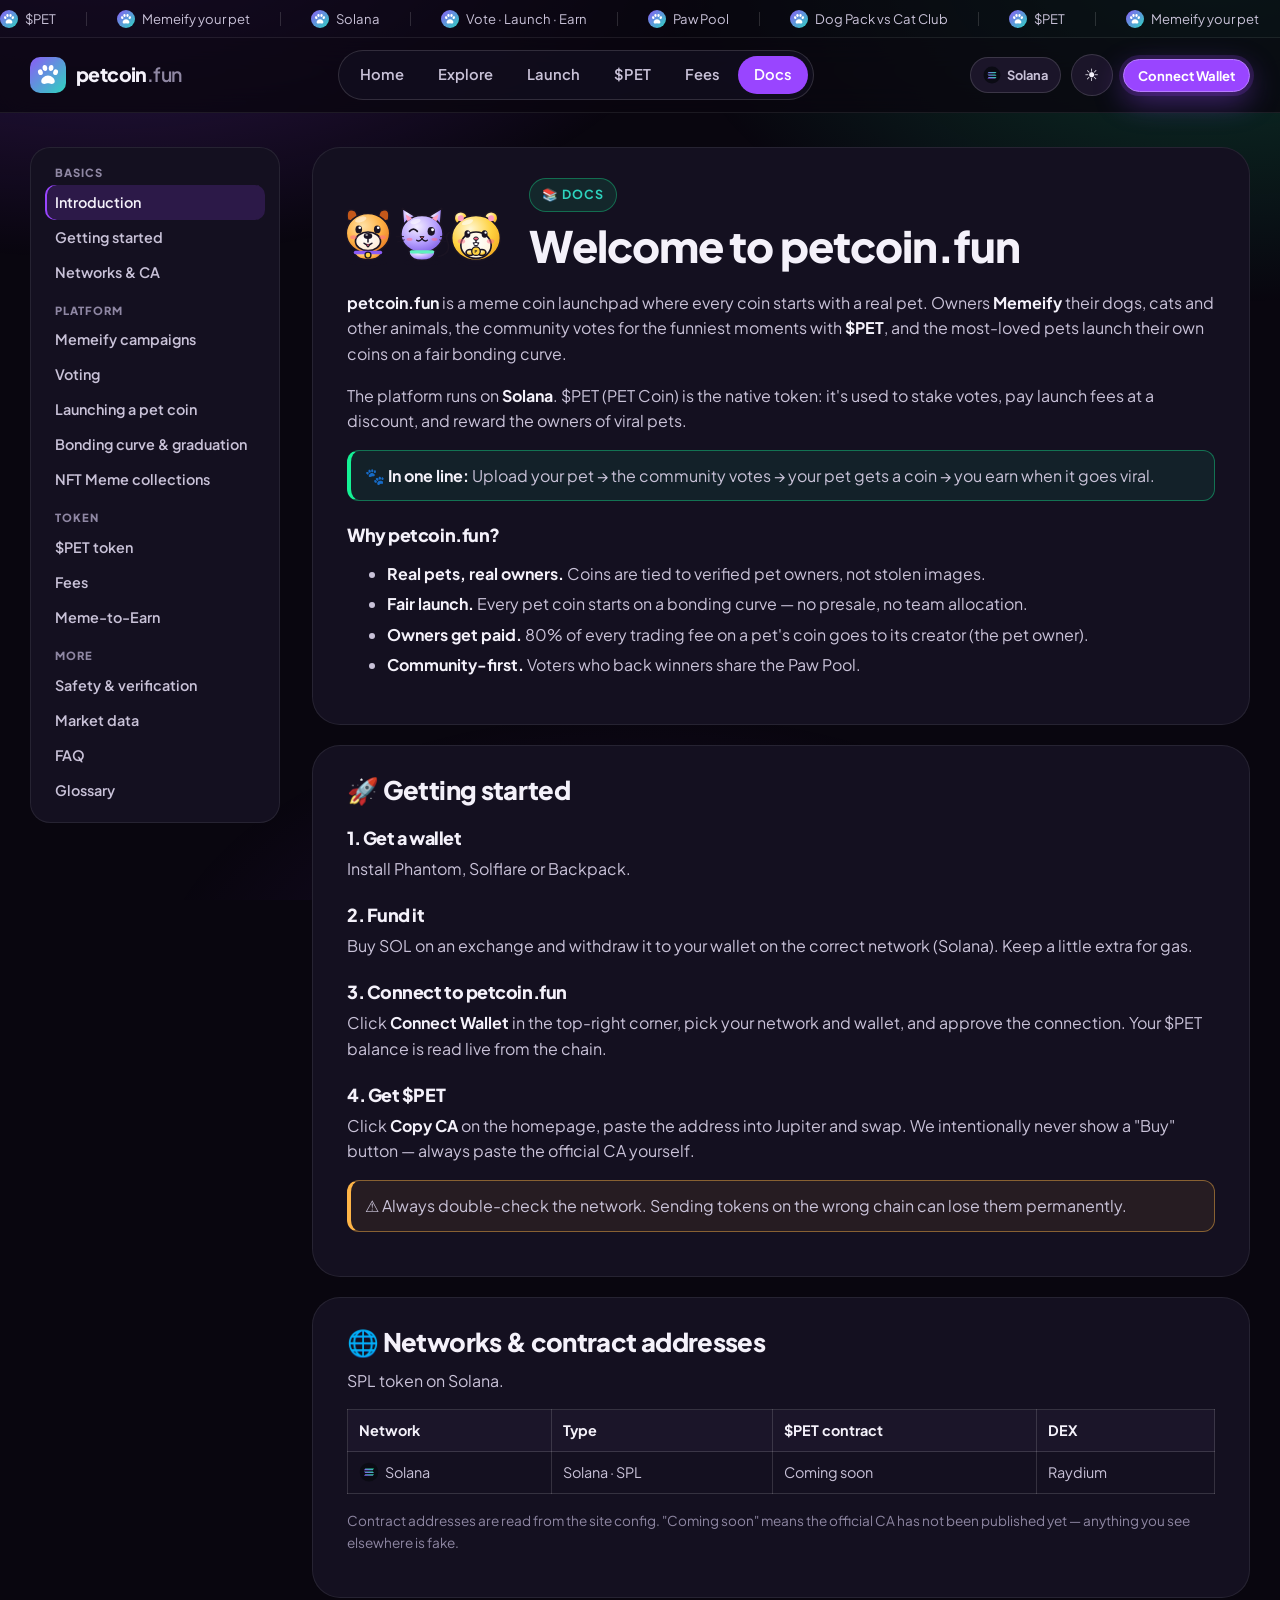
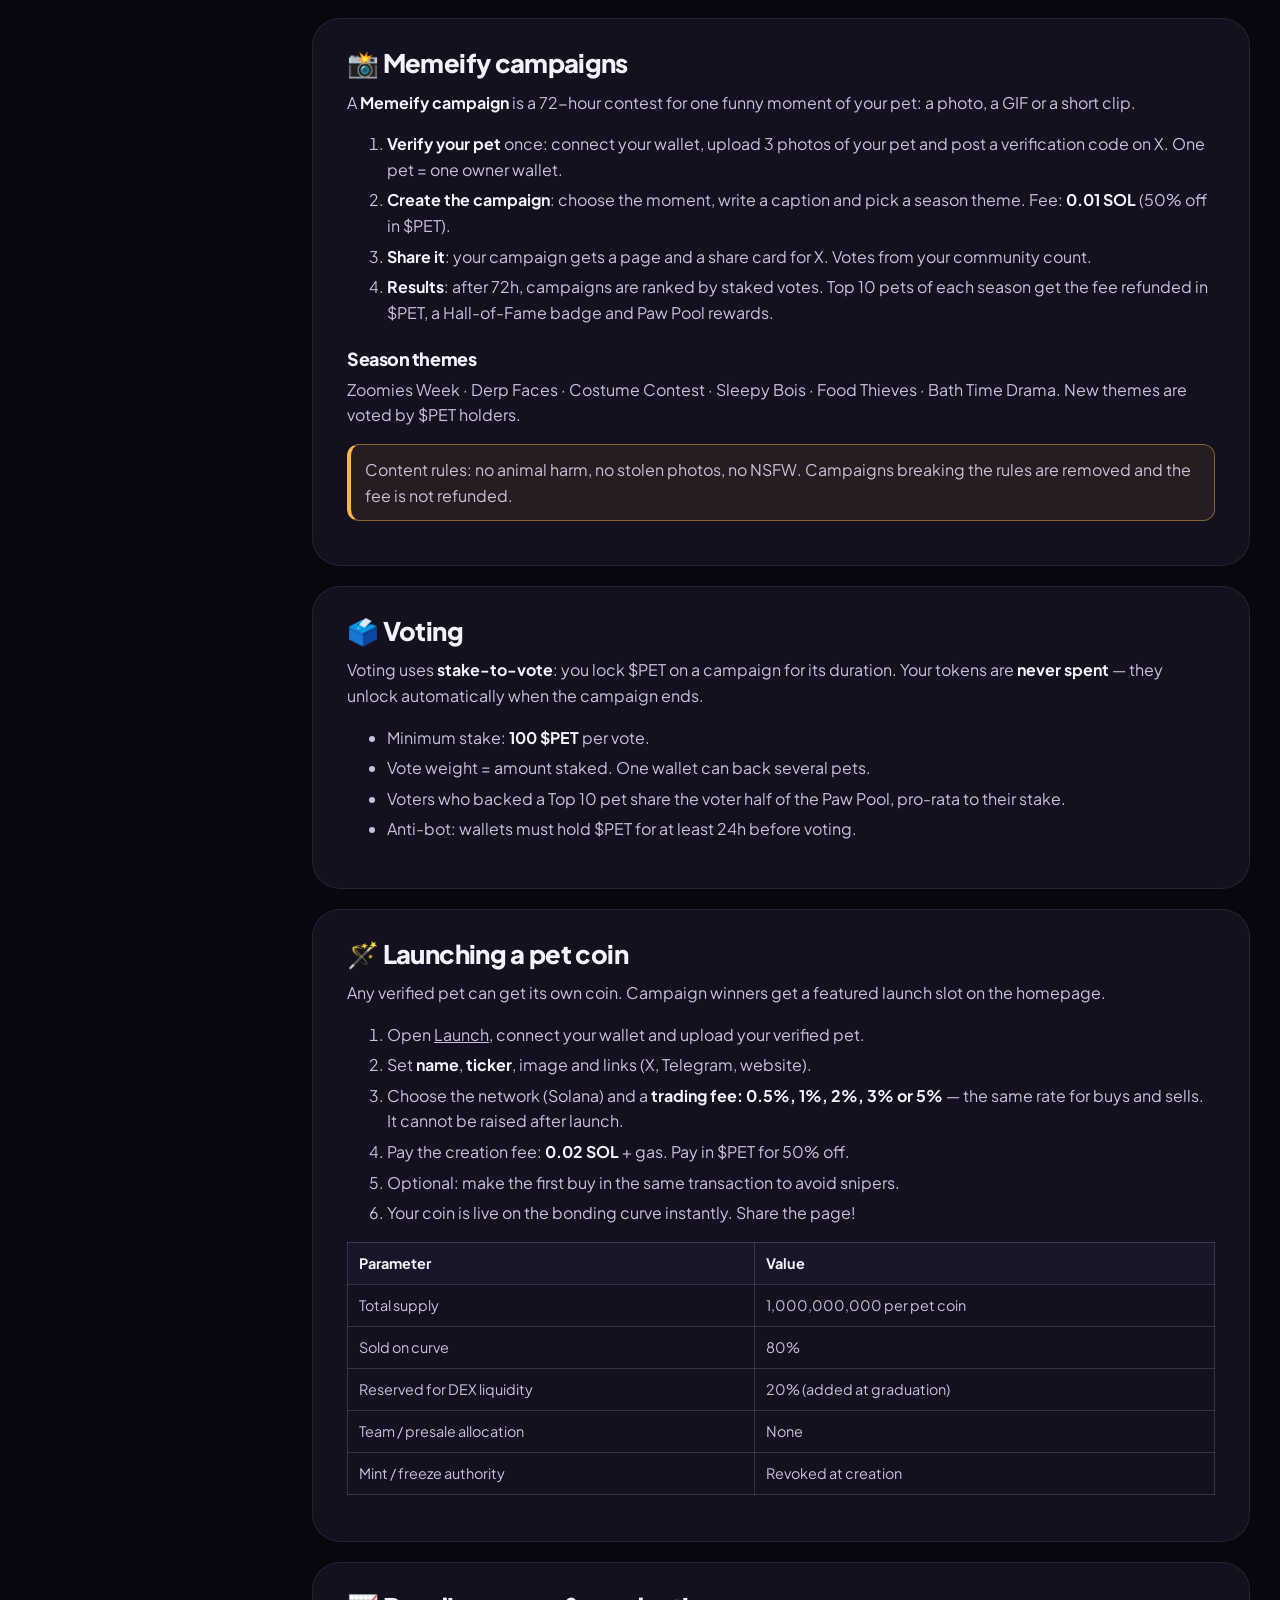
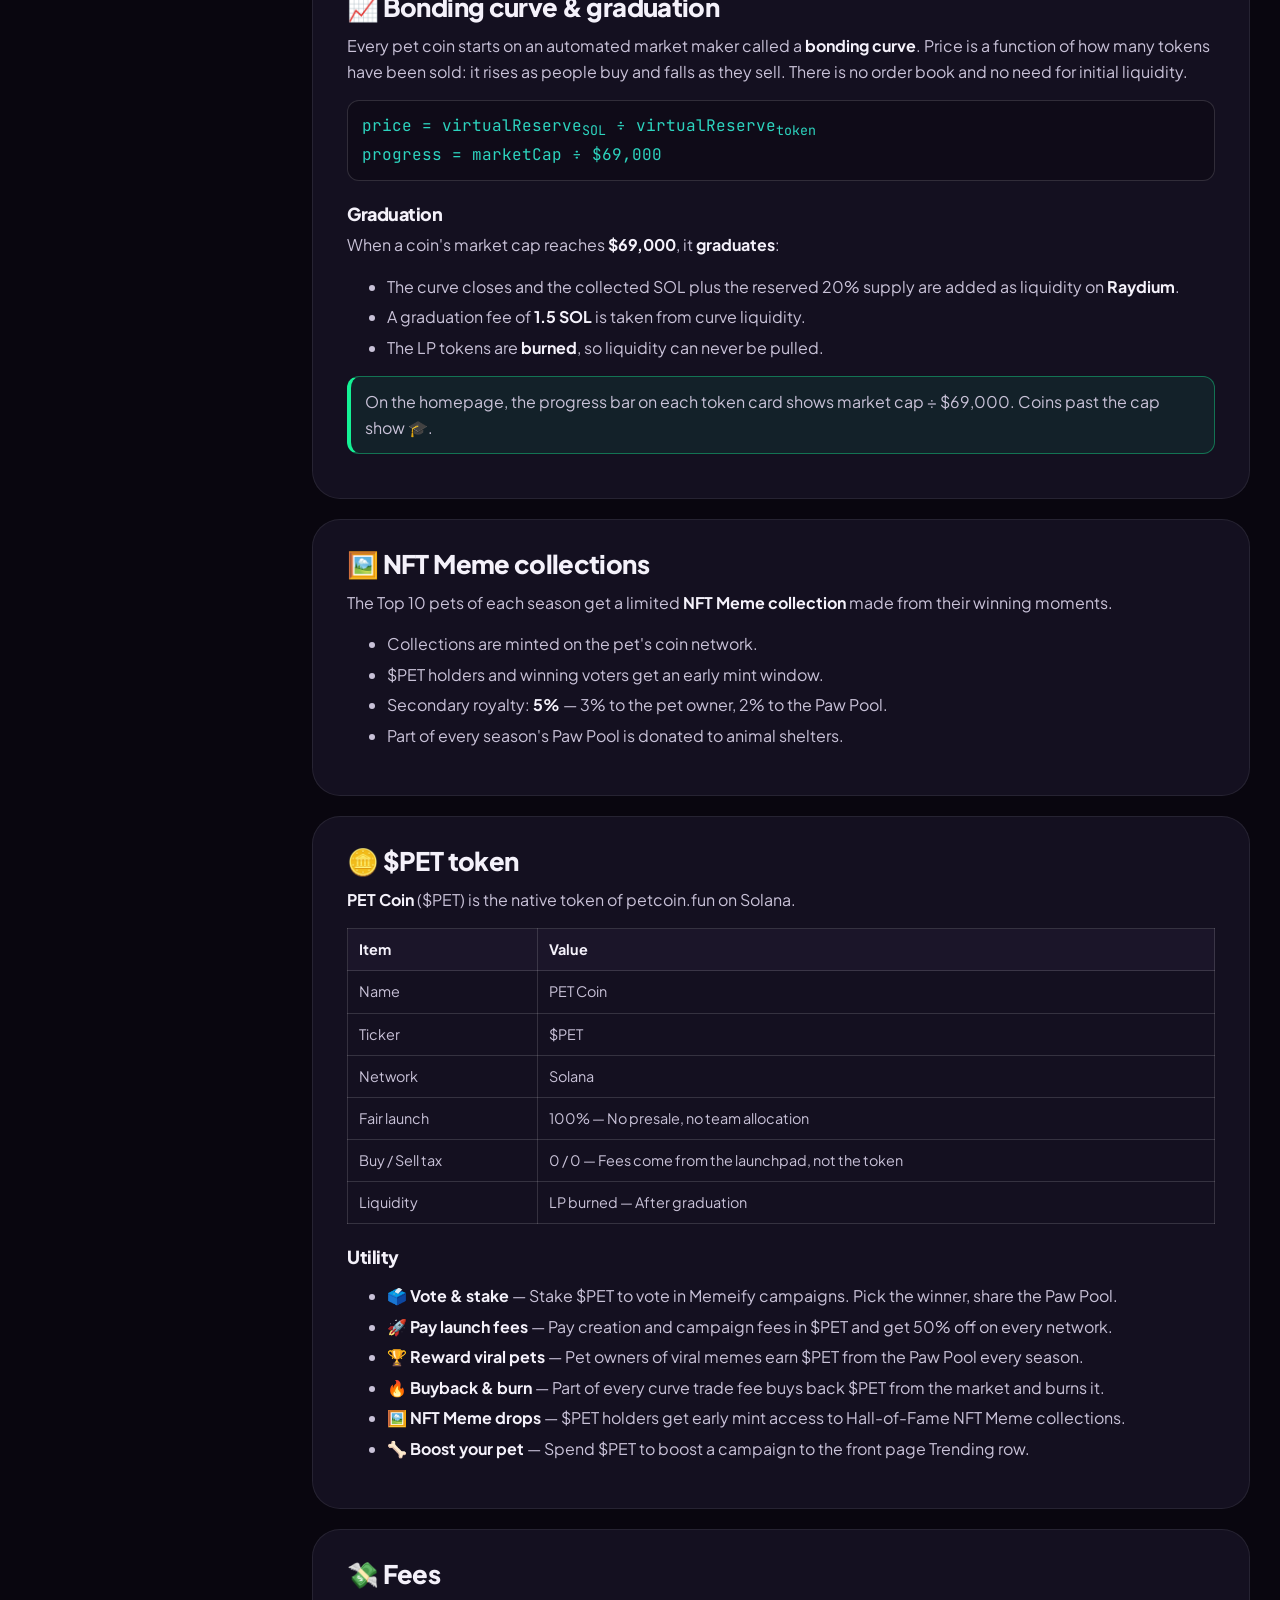
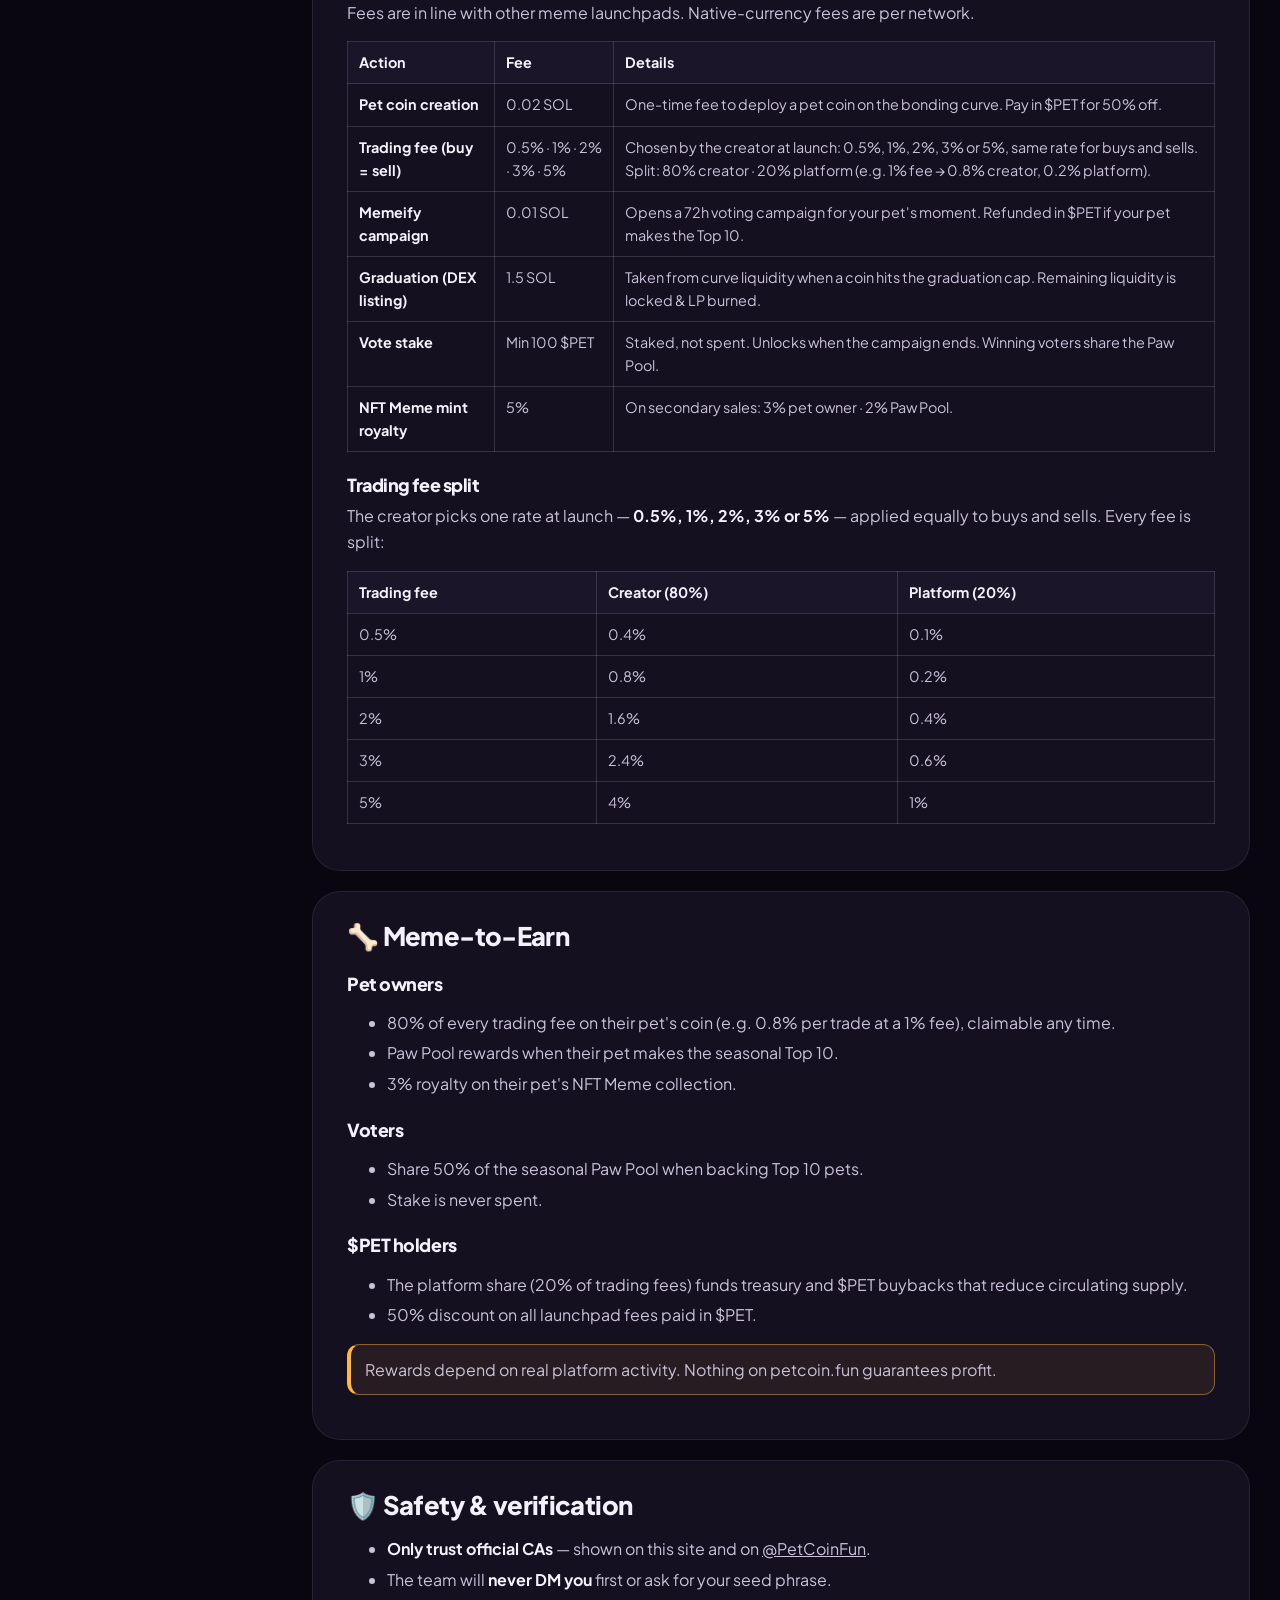
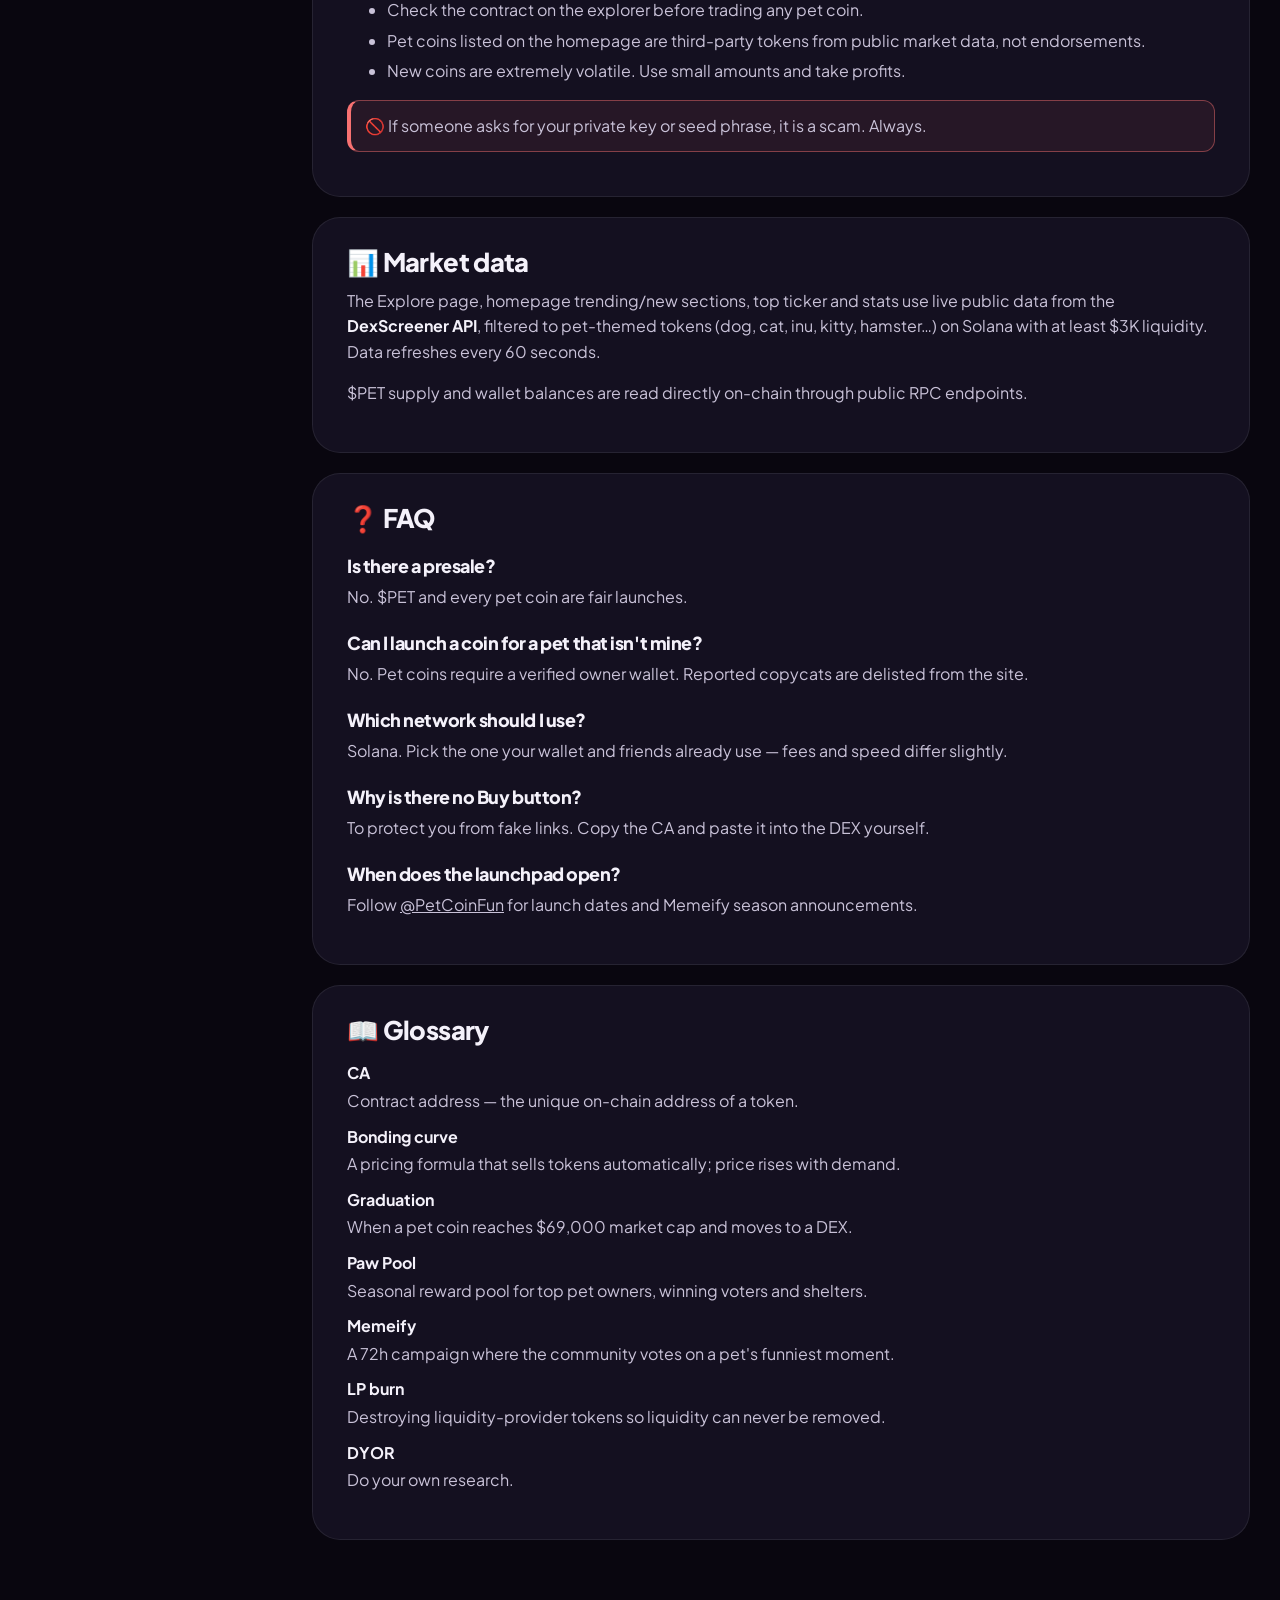
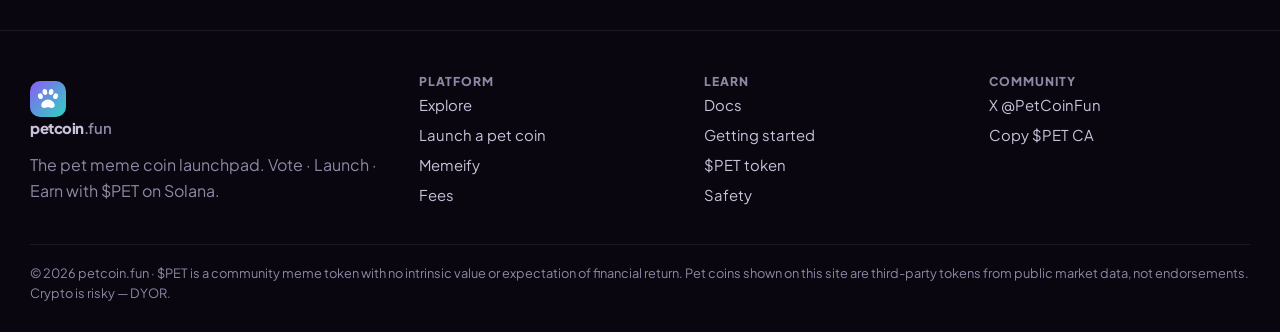
==== commit 8665da06: "Fee split: 80% creator / 20% platform Co-Authored-By: Claude Opus 5.5 <noreply@anthropic.com> Claude" ====
--- a/docs.html
+++ b/docs.html
@@ -53,7 +53,7 @@
       <ul>
         <li><b>Real pets, real owners.</b> Coins are tied to verified pet owners, not stolen images.</li>
         <li><b>Fair launch.</b> Every pet coin starts on a bonding curve — no presale, no team allocation.</li>
-        <li><b>Owners get paid.</b> 30% of every trading fee on a pet's coin goes to its owner.</li>
+        <li><b>Owners get paid.</b> 80% of every trading fee on a pet's coin goes to its creator (the pet owner).</li>
         <li><b>Community-first.</b> Voters who back winners share the Paw Pool.</li>
       </ul>
     </article>
@@ -161,21 +161,18 @@
       <p>Fees are in line with other meme launchpads. Native-currency fees are per network.</p>
       <table><thead><tr><th>Action</th><th>Fee</th><th>Details</th></tr></thead><tbody id="feeTable"></tbody></table>
       <h3>Trading fee split</h3><p>The creator picks one rate at launch — <b>0.5%, 1%, 2%, 3% or 5%</b> — applied equally to buys and sells. Every fee is split:</p>
-      <table><thead><tr><th>Recipient</th><th>Share</th></tr></thead><tbody>
-        <tr><td>Treasury & {ticker} buyback/burn</td><td>50% of the fee</td></tr>
-        <tr><td>Pet owner</td><td>30% of the fee</td></tr>
-        <tr><td>Paw Pool (owners, voters, shelters)</td><td>20% of the fee</td></tr>
+      <table><thead><tr><th>Trading fee</th><th id="thCreator">Creator</th><th id="thPlatform">Platform</th></tr></thead><tbody id="splitTable">
       </tbody></table>
     </article>
 
     <article id="earn">
       <h2>🦴 Meme-to-Earn</h2>
       <h3>Pet owners</h3>
-      <ul><li>30% of every trading fee on their pet's coin (e.g. 0.3% per trade at a 1% fee), claimable any time.</li><li>Paw Pool rewards when their pet makes the seasonal Top 10.</li><li>3% royalty on their pet's NFT Meme collection.</li></ul>
+      <ul><li>80% of every trading fee on their pet's coin (e.g. 0.8% per trade at a 1% fee), claimable any time.</li><li>Paw Pool rewards when their pet makes the seasonal Top 10.</li><li>3% royalty on their pet's NFT Meme collection.</li></ul>
       <h3>Voters</h3>
       <ul><li>Share 50% of the seasonal Paw Pool when backing Top 10 pets.</li><li>Stake is never spent.</li></ul>
       <h3>{ticker} holders</h3>
-      <ul><li>Treasury buybacks reduce circulating supply.</li><li>50% discount on all launchpad fees paid in {ticker}.</li></ul>
+      <ul><li>The platform share (20% of trading fees) funds treasury and {ticker} buybacks that reduce circulating supply.</li><li>50% discount on all launchpad fees paid in {ticker}.</li></ul>
       <div class="callout warn">Rewards depend on real platform activity. Nothing on petcoin.fun guarantees profit.</div>
     </article>
 
